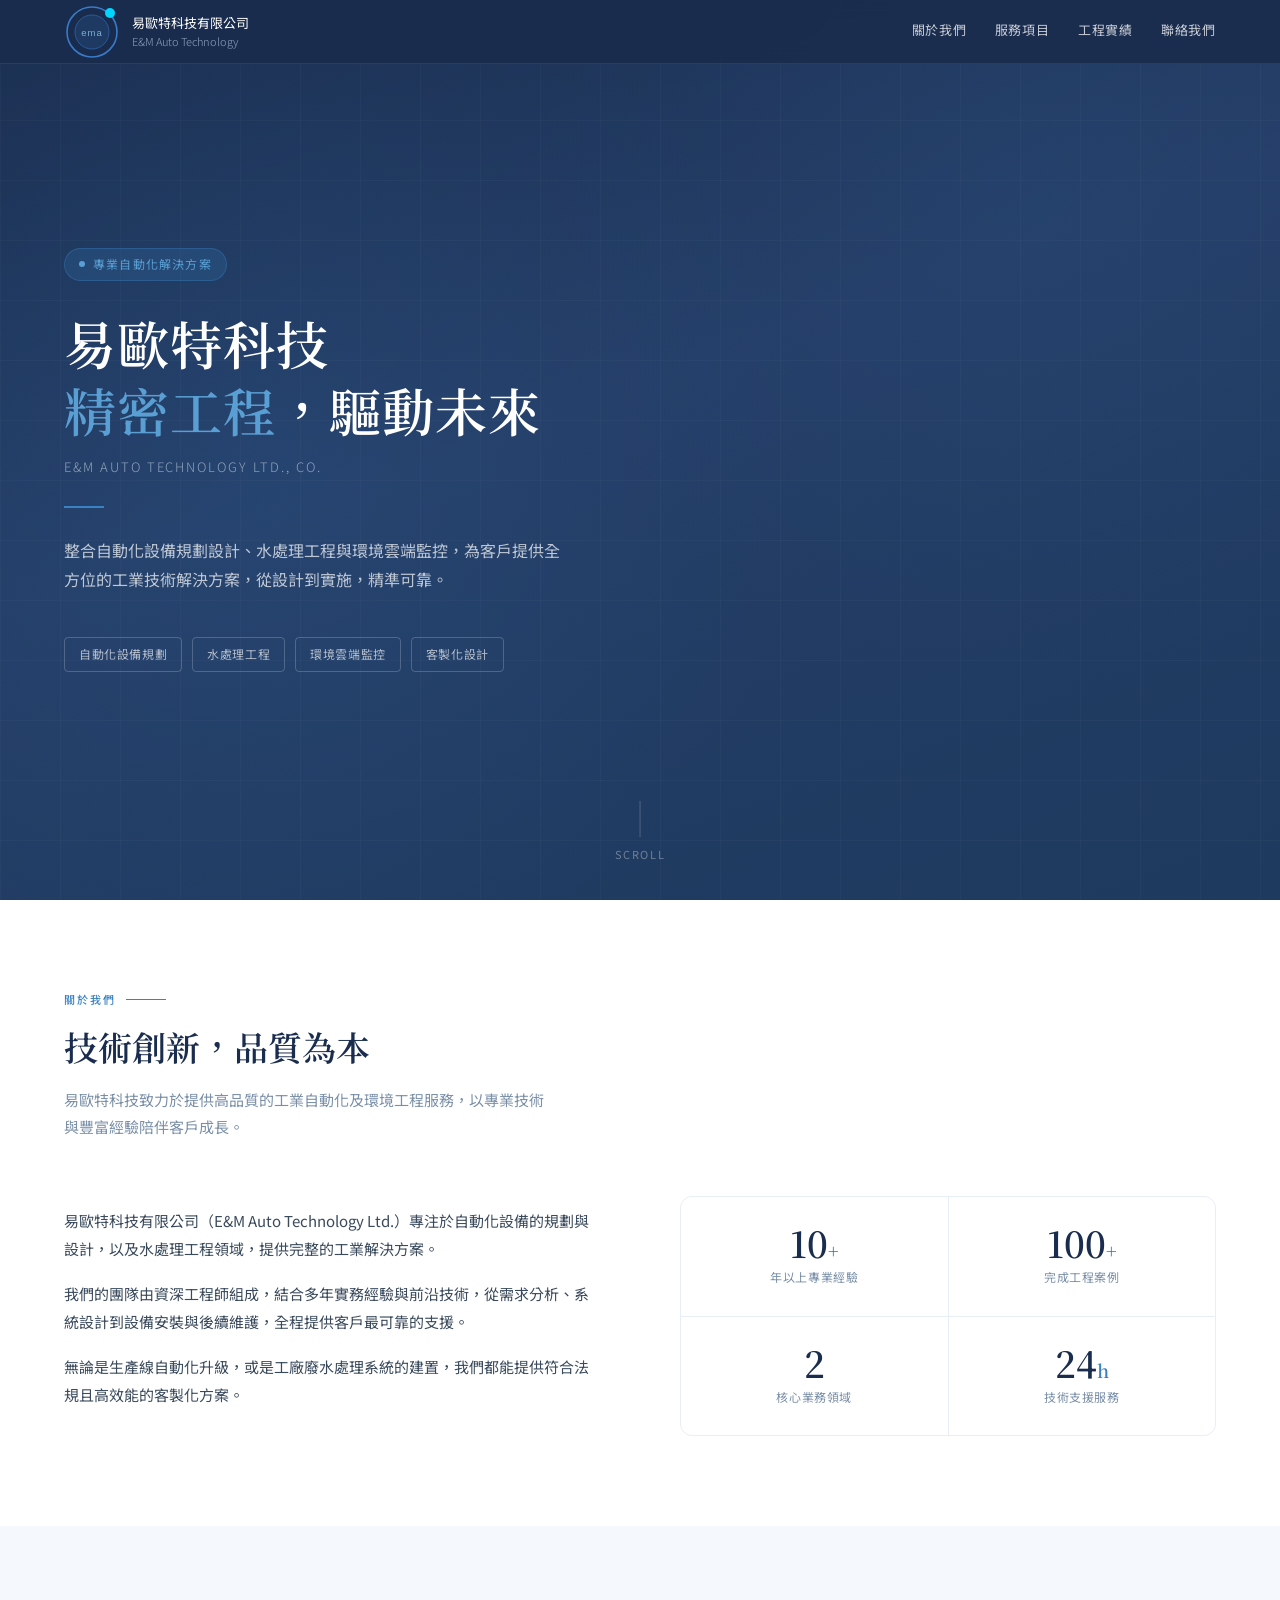
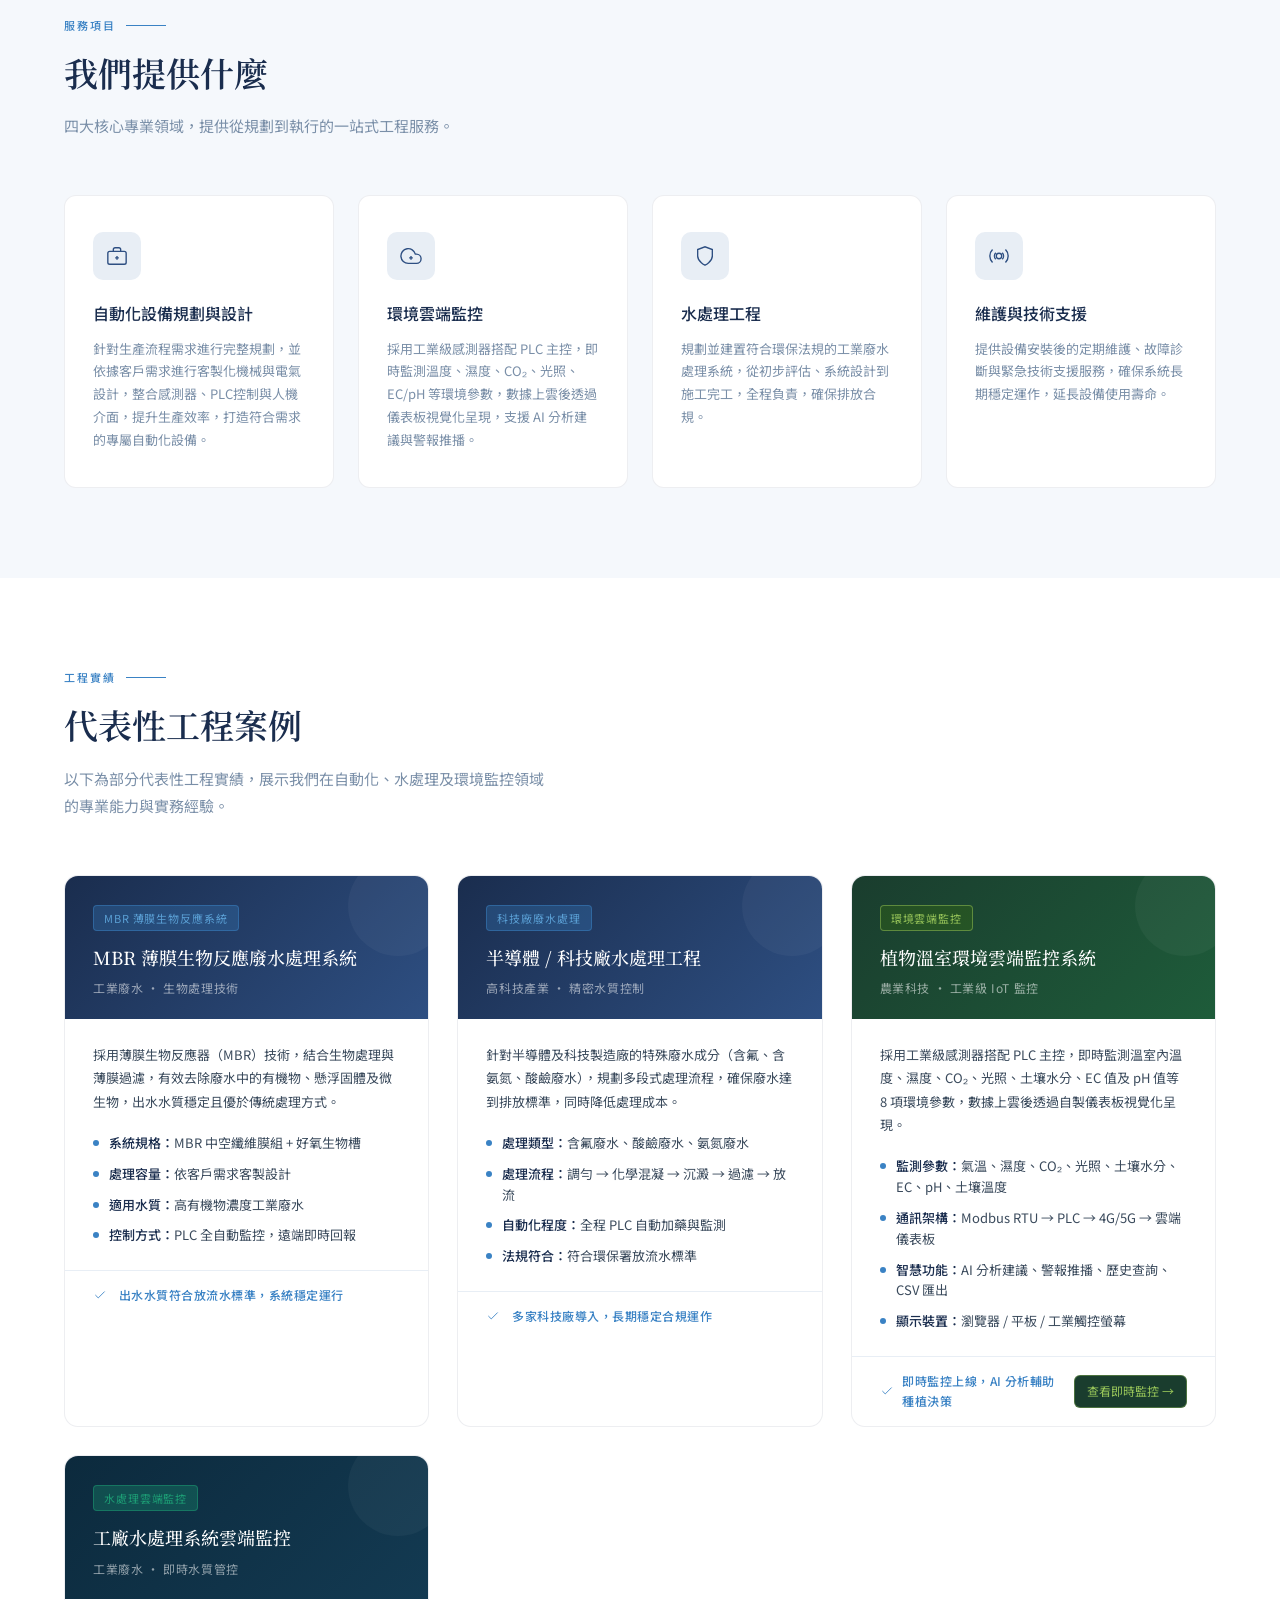
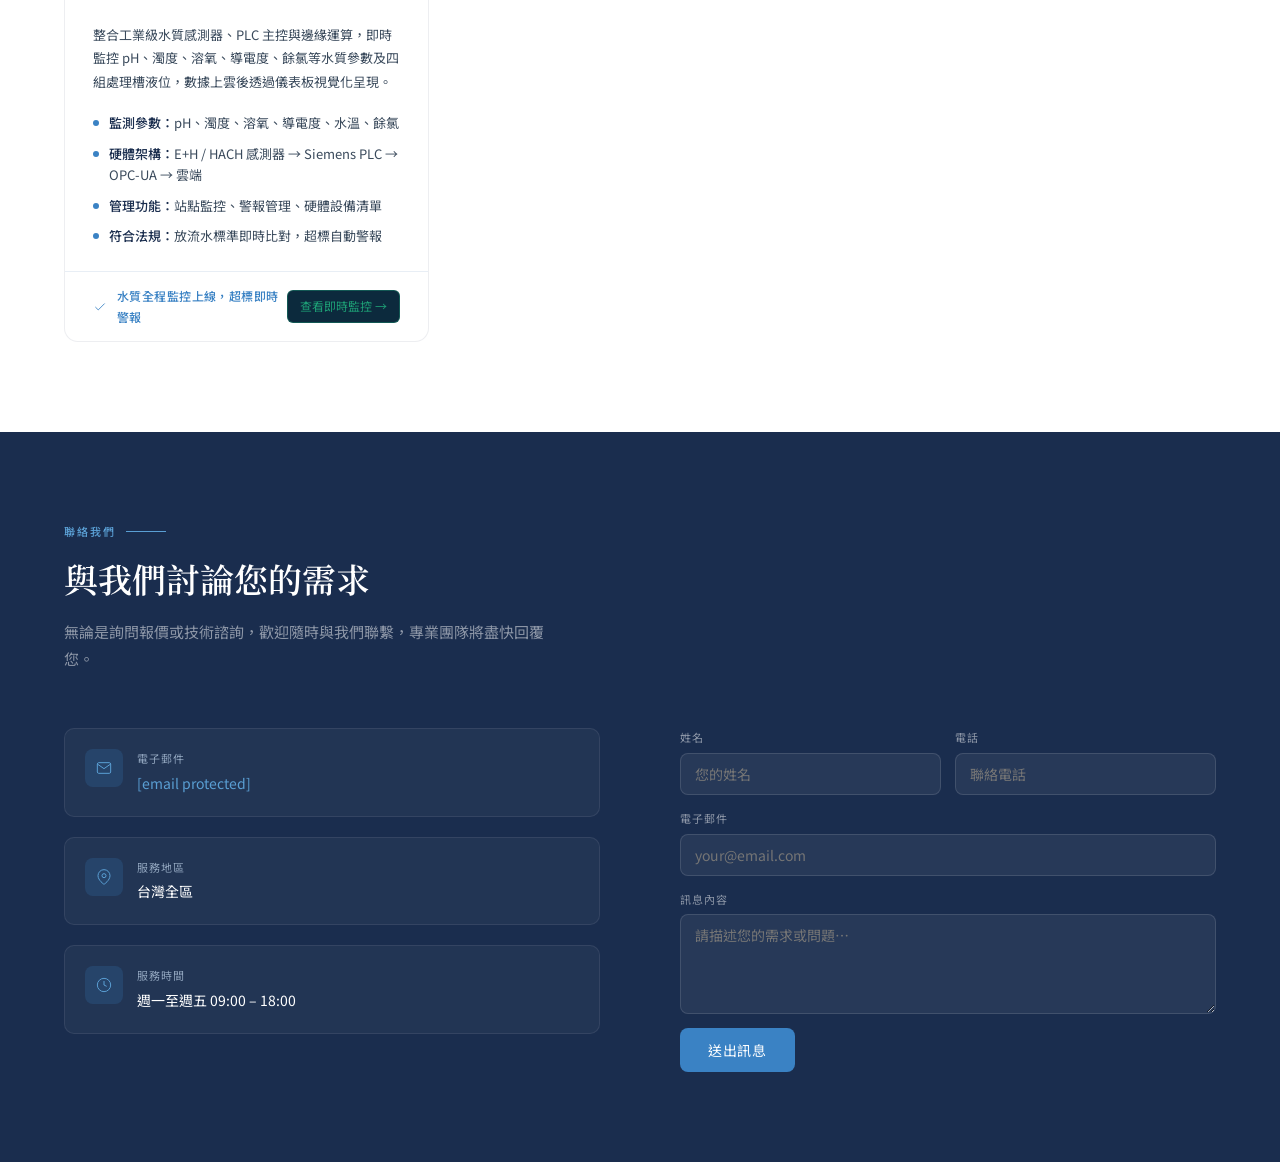
==== index.html @ 83fb6e74 "Add files via upload" ====
<!DOCTYPE html>
<html lang="zh-TW">
<head>
<meta charset="UTF-8">
<meta name="viewport" content="width=device-width, initial-scale=1.0">
<title>易歐特科技有限公司</title>
<link href="https://fonts.googleapis.com/css2?family=Noto+Serif+TC:wght@400;600&family=Noto+Sans+TC:wght@300;400;500&display=swap" rel="stylesheet">
<style>
  *, *::before, *::after { box-sizing: border-box; margin: 0; padding: 0; }
  :root {
    --navy: #1a2d4e; --navy-mid: #243d66; --navy-light: #2e4f82;
    --silver: #8fa3bc; --ice: #e8eef5; --white: #f5f8fc;
    --accent: #3a82c4; --accent-light: #5a9fd4;
    --text-dark: #1a2332; --text-mid: #3a4a5c; --text-muted: #7a8fa8;
  }
  html { scroll-behavior: smooth; }
  body { font-family: 'Noto Sans TC', sans-serif; background: var(--white); color: var(--text-dark); font-size: 15px; line-height: 1.7; }

  nav {
    position: fixed; top: 0; left: 0; right: 0; z-index: 100;
    background: rgba(26,45,78,0.97); backdrop-filter: blur(8px);
    border-bottom: 1px solid rgba(255,255,255,0.08);
    padding: 0 5%; display: flex; align-items: center; justify-content: space-between; height: 64px;
  }
  .nav-logo { display: flex; align-items: center; gap: 12px; }
  .logo-text { color: white; font-size: 13px; font-weight: 400; line-height: 1.3; }
  .logo-text strong { display: block; font-size: 11px; color: var(--silver); font-weight: 300; margin-top: 2px; }
  .nav-links { display: flex; gap: 28px; }
  .nav-links a { color: rgba(255,255,255,0.75); font-size: 13px; letter-spacing: 0.06em; text-decoration: none; transition: color 0.2s; padding-bottom: 2px; border-bottom: 1px solid transparent; }
  .nav-links a:hover { color: white; border-color: var(--accent-light); }

  .hero { min-height: 100vh; background: linear-gradient(160deg, var(--navy) 0%, var(--navy-mid) 45%, #1e3a5e 100%); display: flex; align-items: center; padding: 100px 5% 80px; position: relative; overflow: hidden; }
  .hero::before { content: ''; position: absolute; inset: 0; background-image: radial-gradient(circle at 20% 50%, rgba(58,130,196,0.12) 0%, transparent 50%), radial-gradient(circle at 80% 20%, rgba(58,130,196,0.08) 0%, transparent 40%); pointer-events: none; }
  .hero-grid { position: absolute; inset: 0; pointer-events: none; background-image: linear-gradient(rgba(255,255,255,0.025) 1px, transparent 1px), linear-gradient(90deg, rgba(255,255,255,0.025) 1px, transparent 1px); background-size: 60px 60px; }
  .hero-inner { max-width: 700px; position: relative; z-index: 1; }
  .hero-badge { display: inline-flex; align-items: center; gap: 8px; background: rgba(58,130,196,0.2); border: 1px solid rgba(58,130,196,0.35); border-radius: 20px; padding: 5px 14px; font-size: 12px; letter-spacing: 0.1em; color: var(--accent-light); margin-bottom: 28px; }
  .hero-badge::before { content: ''; width: 6px; height: 6px; border-radius: 50%; background: var(--accent-light); display: inline-block; }
  .hero h1 { font-family: 'Noto Serif TC', serif; font-size: clamp(28px, 5vw, 52px); font-weight: 600; color: white; line-height: 1.3; letter-spacing: 0.02em; margin-bottom: 12px; }
  .hero h1 em { font-style: normal; color: var(--accent-light); }
  .hero-en { font-size: 13px; color: var(--silver); letter-spacing: 0.15em; text-transform: uppercase; margin-bottom: 28px; font-weight: 300; }
  .hero-divider { width: 40px; height: 2px; background: var(--accent); margin-bottom: 28px; }
  .hero-desc { font-size: 16px; color: rgba(255,255,255,0.7); line-height: 1.8; max-width: 500px; margin-bottom: 44px; }
  .hero-tags { display: flex; gap: 10px; flex-wrap: wrap; }
  .tag { border: 1px solid rgba(255,255,255,0.2); border-radius: 4px; padding: 6px 14px; font-size: 12px; color: rgba(255,255,255,0.65); letter-spacing: 0.05em; }
  .hero-scroll { position: absolute; bottom: 36px; left: 50%; transform: translateX(-50%); display: flex; flex-direction: column; align-items: center; gap: 8px; color: rgba(255,255,255,0.35); font-size: 11px; letter-spacing: 0.15em; }
  .scroll-line { width: 1px; height: 36px; background: rgba(255,255,255,0.2); animation: scrollPulse 2s ease-in-out infinite; }
  @keyframes scrollPulse { 0%, 100% { opacity: 0.2; } 50% { opacity: 0.6; } }

  section { padding: 90px 5%; }
  .section-label { font-size: 11px; letter-spacing: 0.18em; text-transform: uppercase; color: var(--accent); font-weight: 500; margin-bottom: 14px; display: flex; align-items: center; gap: 10px; }
  .section-label::after { content: ''; flex: 1; max-width: 40px; height: 1px; background: var(--accent); display: inline-block; }
  .section-title { font-family: 'Noto Serif TC', serif; font-size: clamp(22px, 3vw, 34px); font-weight: 600; color: var(--navy); line-height: 1.4; margin-bottom: 16px; }
  .section-sub { font-size: 15px; color: var(--text-muted); max-width: 480px; line-height: 1.8; }

  .about { background: white; }
  .about-layout { display: grid; grid-template-columns: 1fr 1fr; gap: 80px; align-items: center; margin-top: 56px; }
  .about-text p { color: var(--text-mid); line-height: 1.9; margin-bottom: 16px; font-size: 15px; }
  .about-stats { display: grid; grid-template-columns: 1fr 1fr; gap: 1px; background: var(--ice); border: 1px solid var(--ice); border-radius: 12px; overflow: hidden; }
  .stat-cell { background: white; padding: 28px 24px; text-align: center; }
  .stat-num { font-family: 'Noto Serif TC', serif; font-size: 36px; font-weight: 600; color: var(--navy); line-height: 1; margin-bottom: 6px; }
  .stat-num span { font-size: 18px; color: var(--accent); }
  .stat-label { font-size: 12px; color: var(--text-muted); letter-spacing: 0.05em; }

  .services { background: var(--white); }
  .services-grid { display: grid; grid-template-columns: repeat(auto-fit, minmax(260px, 1fr)); gap: 24px; margin-top: 56px; }
  .service-card { background: white; border: 1px solid rgba(26,45,78,0.08); border-radius: 12px; padding: 36px 28px; transition: transform 0.2s, box-shadow 0.2s, border-color 0.2s; position: relative; overflow: hidden; }
  .service-card::before { content: ''; position: absolute; top: 0; left: 0; right: 0; height: 3px; background: var(--accent); transform: scaleX(0); transform-origin: left; transition: transform 0.3s; }
  .service-card:hover { transform: translateY(-4px); border-color: rgba(58,130,196,0.2); box-shadow: 0 12px 40px rgba(26,45,78,0.08); }
  .service-card:hover::before { transform: scaleX(1); }
  .service-icon { width: 48px; height: 48px; border-radius: 10px; background: var(--ice); display: flex; align-items: center; justify-content: center; margin-bottom: 20px; }
  .service-icon svg { width: 22px; height: 22px; stroke: var(--navy-light); fill: none; stroke-width: 1.5; }
  .service-card h3 { font-size: 16px; font-weight: 500; color: var(--navy); margin-bottom: 10px; }
  .service-card p { font-size: 13px; color: var(--text-muted); line-height: 1.75; }

  .projects { background: white; }
  .projects-grid { display: grid; grid-template-columns: repeat(auto-fit, minmax(320px, 1fr)); gap: 28px; margin-top: 56px; }
  .project-card { border: 1px solid rgba(26,45,78,0.08); border-radius: 14px; overflow: hidden; transition: transform 0.2s, box-shadow 0.2s; background: white; }
  .project-card:hover { transform: translateY(-4px); box-shadow: 0 16px 48px rgba(26,45,78,0.1); }
  .project-header { padding: 28px 28px 20px; background: linear-gradient(135deg, var(--navy) 0%, var(--navy-light) 100%); position: relative; overflow: hidden; }
  .project-header::after { content: ''; position: absolute; right: -20px; top: -20px; width: 100px; height: 100px; border-radius: 50%; background: rgba(255,255,255,0.04); }
  .project-tag { display: inline-block; background: rgba(58,130,196,0.3); border: 1px solid rgba(58,130,196,0.5); border-radius: 4px; padding: 3px 10px; font-size: 11px; color: var(--accent-light); letter-spacing: 0.08em; margin-bottom: 14px; }
  .project-header h3 { font-size: 18px; font-weight: 500; color: white; line-height: 1.4; margin-bottom: 8px; font-family: 'Noto Serif TC', serif; }
  .project-header p { font-size: 12px; color: rgba(255,255,255,0.55); letter-spacing: 0.05em; }
  .project-body { padding: 24px 28px; }
  .project-desc { font-size: 13px; color: var(--text-mid); line-height: 1.8; margin-bottom: 20px; }
  .project-specs { display: flex; flex-direction: column; gap: 10px; }
  .spec-row { display: flex; align-items: flex-start; gap: 10px; }
  .spec-dot { width: 6px; height: 6px; min-width: 6px; border-radius: 50%; background: var(--accent); margin-top: 7px; }
  .spec-text { font-size: 13px; color: var(--text-mid); line-height: 1.6; }
  .spec-text strong { color: var(--navy); font-weight: 500; }
  .project-footer { padding: 14px 28px; border-top: 1px solid var(--ice); display: flex; align-items: center; gap: 8px; }
  .project-footer-icon { width: 18px; height: 18px; display: flex; align-items: center; }
  .project-footer-icon svg { width: 14px; height: 14px; stroke: var(--accent); fill: none; stroke-width: 1.5; }
  .project-result { font-size: 12px; color: var(--accent); font-weight: 500; letter-spacing: 0.04em; }

  .contact { background: var(--navy); }
  .contact .section-label { color: var(--accent-light); }
  .contact .section-label::after { background: var(--accent-light); }
  .contact .section-title { color: white; }
  .contact .section-sub { color: rgba(255,255,255,0.5); }
  .contact-layout { display: grid; grid-template-columns: 1fr 1fr; gap: 80px; margin-top: 56px; align-items: start; }
  .contact-info { display: flex; flex-direction: column; gap: 20px; }
  .contact-item { display: flex; align-items: flex-start; gap: 14px; padding: 20px; border: 1px solid rgba(255,255,255,0.08); border-radius: 10px; background: rgba(255,255,255,0.04); }
  .contact-icon { width: 38px; height: 38px; min-width: 38px; border-radius: 8px; background: rgba(58,130,196,0.2); display: flex; align-items: center; justify-content: center; }
  .contact-icon svg { width: 16px; height: 16px; stroke: var(--accent-light); fill: none; stroke-width: 1.5; }
  .contact-item-label { font-size: 11px; color: var(--silver); letter-spacing: 0.08em; text-transform: uppercase; margin-bottom: 4px; }
  .contact-item-value { font-size: 14px; color: white; }
  .contact-item-value a { color: var(--accent-light); text-decoration: none; }
  .contact-form { display: flex; flex-direction: column; gap: 14px; }
  .form-row { display: grid; grid-template-columns: 1fr 1fr; gap: 14px; }
  .form-field { display: flex; flex-direction: column; gap: 6px; }
  .form-field label { font-size: 11px; color: rgba(255,255,255,0.5); letter-spacing: 0.08em; text-transform: uppercase; }
  .form-field input, .form-field textarea { background: rgba(255,255,255,0.06); border: 1px solid rgba(255,255,255,0.12); border-radius: 8px; padding: 10px 14px; color: white; font-size: 14px; font-family: 'Noto Sans TC', sans-serif; outline: none; transition: border-color 0.2s; }
  .form-field input:focus, .form-field textarea:focus { border-color: rgba(58,130,196,0.6); }
  .form-field textarea { resize: vertical; min-height: 100px; }
  .btn-submit { background: var(--accent); border: none; border-radius: 8px; padding: 12px 28px; color: white; font-size: 14px; font-family: 'Noto Sans TC', sans-serif; cursor: pointer; transition: background 0.2s; align-self: flex-start; letter-spacing: 0.05em; }
  .btn-submit:hover { background: var(--accent-light); }

  footer { background: #111d2e; padding: 28px 5%; display: flex; justify-content: space-between; align-items: center; flex-wrap: wrap; gap: 12px; }
  footer p { font-size: 12px; color: rgba(255,255,255,0.3); letter-spacing: 0.04em; }

  @media (max-width: 768px) {
    .nav-links { display: none; }
    .about-layout, .contact-layout { grid-template-columns: 1fr; gap: 40px; }
    .form-row { grid-template-columns: 1fr; }
    .projects-grid { grid-template-columns: 1fr; }
  }
</style>
</head>
<body>

<nav>
  <div class="nav-logo">
    <svg width="56" height="56" viewBox="0 0 56 56" xmlns="http://www.w3.org/2000/svg">
      <circle cx="28" cy="28" r="25" fill="none" stroke="#3a7bc8" stroke-width="1.6"/>
      <circle cx="28" cy="28" r="17" fill="#1e3a62"/>
      <circle cx="28" cy="28" r="17" fill="none" stroke="#2a5a9a" stroke-width="1"/>
      <text x="28" y="32" text-anchor="middle" fill="#7aafd4" font-size="9.5" font-family="Arial, sans-serif" font-weight="400" letter-spacing="1">ema</text>
      <circle cx="46" cy="9" r="5" fill="#00d4ff"/>
    </svg>
    <div class="logo-text">
      易歐特科技有限公司
      <strong>E&M Auto Technology</strong>
    </div>
  </div>
  <div class="nav-links">
    <a href="#about">關於我們</a>
    <a href="#services">服務項目</a>
    <a href="#projects">工程實績</a>
    <a href="#contact">聯絡我們</a>
  </div>
</nav>

<section class="hero">
  <div class="hero-grid"></div>
  <div class="hero-inner">
    <div class="hero-badge">專業自動化解決方案</div>
    <h1>易歐特科技<br><em>精密工程</em>，驅動未來</h1>
    <p class="hero-en">E&M Auto Technology Ltd., Co.</p>
    <div class="hero-divider"></div>
    <p class="hero-desc">整合自動化設備規劃設計、水處理工程與環境雲端監控，為客戶提供全方位的工業技術解決方案，從設計到實施，精準可靠。</p>
    <div class="hero-tags">
      <div class="tag">自動化設備規劃</div>
      <div class="tag">水處理工程</div>
      <div class="tag">環境雲端監控</div>
      <div class="tag">客製化設計</div>
    </div>
  </div>
  <div class="hero-scroll"><div class="scroll-line"></div>SCROLL</div>
</section>

<section class="about" id="about">
  <div class="section-label">關於我們</div>
  <h2 class="section-title">技術創新，品質為本</h2>
  <p class="section-sub">易歐特科技致力於提供高品質的工業自動化及環境工程服務，以專業技術與豐富經驗陪伴客戶成長。</p>
  <div class="about-layout">
    <div class="about-text">
      <p>易歐特科技有限公司（E&M Auto Technology Ltd.）專注於自動化設備的規劃與設計，以及水處理工程領域，提供完整的工業解決方案。</p>
      <p>我們的團隊由資深工程師組成，結合多年實務經驗與前沿技術，從需求分析、系統設計到設備安裝與後續維護，全程提供客戶最可靠的支援。</p>
      <p>無論是生產線自動化升級，或是工廠廢水處理系統的建置，我們都能提供符合法規且高效能的客製化方案。</p>
    </div>
    <div class="about-stats">
      <div class="stat-cell"><div class="stat-num">10<span>+</span></div><div class="stat-label">年以上專業經驗</div></div>
      <div class="stat-cell"><div class="stat-num">100<span>+</span></div><div class="stat-label">完成工程案例</div></div>
      <div class="stat-cell"><div class="stat-num">2</div><div class="stat-label">核心業務領域</div></div>
      <div class="stat-cell"><div class="stat-num">24<span>h</span></div><div class="stat-label">技術支援服務</div></div>
    </div>
  </div>
</section>

<section class="services" id="services">
  <div class="section-label">服務項目</div>
  <h2 class="section-title">我們提供什麼</h2>
  <p class="section-sub">四大核心專業領域，提供從規劃到執行的一站式工程服務。</p>
  <div class="services-grid">
    <div class="service-card">
      <div class="service-icon"><svg viewBox="0 0 24 24"><rect x="2" y="7" width="20" height="14" rx="2"/><path d="M16 7V5a2 2 0 0 0-2-2h-4a2 2 0 0 0-2 2v2"/><line x1="12" y1="12" x2="12" y2="16"/><line x1="10" y1="14" x2="14" y2="14"/></svg></div>
      <h3>自動化設備規劃與設計</h3>
      <p>針對生產流程需求進行完整規劃，並依據客戶需求進行客製化機械與電氣設計，整合感測器、PLC控制與人機介面，提升生產效率，打造符合需求的專屬自動化設備。</p>
    </div>
    <div class="service-card">
      <div class="service-icon"><svg viewBox="0 0 24 24"><path d="M18 10h-1.26A8 8 0 1 0 9 20h9a5 5 0 0 0 0-10z"/><line x1="12" y1="12" x2="12" y2="16"/><line x1="10" y1="14" x2="14" y2="14"/></svg></div>
      <h3>環境雲端監控</h3>
      <p>採用工業級感測器搭配 PLC 主控，即時監測溫度、濕度、CO₂、光照、EC/pH 等環境參數，數據上雲後透過儀表板視覺化呈現，支援 AI 分析建議與警報推播。</p>
    </div>
    <div class="service-card">
      <div class="service-icon"><svg viewBox="0 0 24 24"><path d="M12 22s8-4 8-10V5l-8-3-8 3v7c0 6 8 10 8 10z"/></svg></div>
      <h3>水處理工程</h3>
      <p>規劃並建置符合環保法規的工業廢水處理系統，從初步評估、系統設計到施工完工，全程負責，確保排放合規。</p>
    </div>
    <div class="service-card">
      <div class="service-icon"><svg viewBox="0 0 24 24"><circle cx="12" cy="12" r="3"/><path d="M19.07 4.93a10 10 0 0 1 0 14.14M4.93 4.93a10 10 0 0 0 0 14.14"/><path d="M15.54 8.46a5 5 0 0 1 0 7.07M8.46 8.46a5 5 0 0 0 0 7.07"/></svg></div>
      <h3>維護與技術支援</h3>
      <p>提供設備安裝後的定期維護、故障診斷與緊急技術支援服務，確保系統長期穩定運作，延長設備使用壽命。</p>
    </div>
  </div>
</section>

<section class="projects" id="projects">
  <div class="section-label">工程實績</div>
  <h2 class="section-title">代表性工程案例</h2>
  <p class="section-sub">以下為部分代表性工程實績，展示我們在自動化、水處理及環境監控領域的專業能力與實務經驗。</p>
  <div class="projects-grid">
    <div class="project-card">
      <div class="project-header">
        <div class="project-tag">MBR 薄膜生物反應系統</div>
        <h3>MBR 薄膜生物反應廢水處理系統</h3>
        <p>工業廢水 · 生物處理技術</p>
      </div>
      <div class="project-body">
        <p class="project-desc">採用薄膜生物反應器（MBR）技術，結合生物處理與薄膜過濾，有效去除廢水中的有機物、懸浮固體及微生物，出水水質穩定且優於傳統處理方式。</p>
        <div class="project-specs">
          <div class="spec-row"><div class="spec-dot"></div><div class="spec-text"><strong>系統規格：</strong>MBR 中空纖維膜組 + 好氧生物槽</div></div>
          <div class="spec-row"><div class="spec-dot"></div><div class="spec-text"><strong>處理容量：</strong>依客戶需求客製設計</div></div>
          <div class="spec-row"><div class="spec-dot"></div><div class="spec-text"><strong>適用水質：</strong>高有機物濃度工業廢水</div></div>
          <div class="spec-row"><div class="spec-dot"></div><div class="spec-text"><strong>控制方式：</strong>PLC 全自動監控，遠端即時回報</div></div>
        </div>
      </div>
      <div class="project-footer">
        <div class="project-footer-icon"><svg viewBox="0 0 24 24"><polyline points="20 6 9 17 4 12"/></svg></div>
        <span class="project-result">出水水質符合放流水標準，系統穩定運行</span>
      </div>
    </div>
    <div class="project-card">
      <div class="project-header">
        <div class="project-tag">科技廠廢水處理</div>
        <h3>半導體 / 科技廠水處理工程</h3>
        <p>高科技產業 · 精密水質控制</p>
      </div>
      <div class="project-body">
        <p class="project-desc">針對半導體及科技製造廠的特殊廢水成分（含氟、含氨氮、酸鹼廢水），規劃多段式處理流程，確保廢水達到排放標準，同時降低處理成本。</p>
        <div class="project-specs">
          <div class="spec-row"><div class="spec-dot"></div><div class="spec-text"><strong>處理類型：</strong>含氟廢水、酸鹼廢水、氨氮廢水</div></div>
          <div class="spec-row"><div class="spec-dot"></div><div class="spec-text"><strong>處理流程：</strong>調勻 → 化學混凝 → 沉澱 → 過濾 → 放流</div></div>
          <div class="spec-row"><div class="spec-dot"></div><div class="spec-text"><strong>自動化程度：</strong>全程 PLC 自動加藥與監測</div></div>
          <div class="spec-row"><div class="spec-dot"></div><div class="spec-text"><strong>法規符合：</strong>符合環保署放流水標準</div></div>
        </div>
      </div>
      <div class="project-footer">
        <div class="project-footer-icon"><svg viewBox="0 0 24 24"><polyline points="20 6 9 17 4 12"/></svg></div>
        <span class="project-result">多家科技廠導入，長期穩定合規運作</span>
      </div>
    </div>
    <div class="project-card">
      <div class="project-header" style="background:linear-gradient(135deg,#1a3d2e 0%,#1e5c3a 100%)">
        <div class="project-tag" style="background:rgba(59,109,17,0.35);border-color:rgba(151,196,89,0.5);color:#97C459">環境雲端監控</div>
        <h3>植物溫室環境雲端監控系統</h3>
        <p>農業科技 · 工業級 IoT 監控</p>
      </div>
      <div class="project-body">
        <p class="project-desc">採用工業級感測器搭配 PLC 主控，即時監測溫室內溫度、濕度、CO₂、光照、土壤水分、EC 值及 pH 值等 8 項環境參數，數據上雲後透過自製儀表板視覺化呈現。</p>
        <div class="project-specs">
          <div class="spec-row"><div class="spec-dot"></div><div class="spec-text"><strong>監測參數：</strong>氣溫、濕度、CO₂、光照、土壤水分、EC、pH、土壤溫度</div></div>
          <div class="spec-row"><div class="spec-dot"></div><div class="spec-text"><strong>通訊架構：</strong>Modbus RTU → PLC → 4G/5G → 雲端儀表板</div></div>
          <div class="spec-row"><div class="spec-dot"></div><div class="spec-text"><strong>智慧功能：</strong>AI 分析建議、警報推播、歷史查詢、CSV 匯出</div></div>
          <div class="spec-row"><div class="spec-dot"></div><div class="spec-text"><strong>顯示裝置：</strong>瀏覽器 / 平板 / 工業觸控螢幕</div></div>
        </div>
      </div>
      <div class="project-footer" style="justify-content:space-between">
        <div style="display:flex;align-items:center;gap:8px">
          <div class="project-footer-icon"><svg viewBox="0 0 24 24"><polyline points="20 6 9 17 4 12"/></svg></div>
          <span class="project-result">即時監控上線，AI 分析輔助種植決策</span>
        </div>
        <a href="monitor.html" style="display:inline-flex;align-items:center;gap:5px;background:#1a3d2e;color:#97C459;border:1px solid rgba(151,196,89,0.4);border-radius:6px;padding:5px 12px;font-size:12px;text-decoration:none;transition:background .2s;white-space:nowrap" onmouseover="this.style.background='#1e5c3a'" onmouseout="this.style.background='#1a3d2e'">
          查看即時監控 →
        </a>
      </div>
    </div>
    <div class="project-card">
      <div class="project-header" style="background:linear-gradient(135deg,#0c2a3d 0%,#133a52 100%)">
        <div class="project-tag" style="background:rgba(29,158,117,0.3);border-color:rgba(29,158,117,0.5);color:#1D9E75">水處理雲端監控</div>
        <h3>工廠水處理系統雲端監控</h3>
        <p>工業廢水 · 即時水質管控</p>
      </div>
      <div class="project-body">
        <p class="project-desc">整合工業級水質感測器、PLC 主控與邊緣運算，即時監控 pH、濁度、溶氧、導電度、餘氯等水質參數及四組處理槽液位，數據上雲後透過儀表板視覺化呈現。</p>
        <div class="project-specs">
          <div class="spec-row"><div class="spec-dot"></div><div class="spec-text"><strong>監測參數：</strong>pH、濁度、溶氧、導電度、水溫、餘氯</div></div>
          <div class="spec-row"><div class="spec-dot"></div><div class="spec-text"><strong>硬體架構：</strong>E+H / HACH 感測器 → Siemens PLC → OPC-UA → 雲端</div></div>
          <div class="spec-row"><div class="spec-dot"></div><div class="spec-text"><strong>管理功能：</strong>站點監控、警報管理、硬體設備清單</div></div>
          <div class="spec-row"><div class="spec-dot"></div><div class="spec-text"><strong>符合法規：</strong>放流水標準即時比對，超標自動警報</div></div>
        </div>
      </div>
      <div class="project-footer" style="justify-content:space-between">
        <div style="display:flex;align-items:center;gap:8px">
          <div class="project-footer-icon"><svg viewBox="0 0 24 24"><polyline points="20 6 9 17 4 12"/></svg></div>
          <span class="project-result">水質全程監控上線，超標即時警報</span>
        </div>
        <a href="watertreatment.html" style="display:inline-flex;align-items:center;gap:5px;background:#0c2a3d;color:#1D9E75;border:1px solid rgba(29,158,117,0.4);border-radius:6px;padding:5px 12px;font-size:12px;text-decoration:none;transition:background .2s;white-space:nowrap" onmouseover="this.style.background='#133a52'" onmouseout="this.style.background='#0c2a3d'">
          查看即時監控 →
        </a>
      </div>
    </div>
  </div>
</section>

<section class="contact" id="contact">
  <div class="section-label">聯絡我們</div>
  <h2 class="section-title">與我們討論您的需求</h2>
  <p class="section-sub">無論是詢問報價或技術諮詢，歡迎隨時與我們聯繫，專業團隊將盡快回覆您。</p>
  <div class="contact-layout">
    <div class="contact-info">
      <div class="contact-item">
        <div class="contact-icon"><svg viewBox="0 0 24 24"><path d="M4 4h16c1.1 0 2 .9 2 2v12c0 1.1-.9 2-2 2H4c-1.1 0-2-.9-2-2V6c0-1.1.9-2 2-2z"/><polyline points="22,6 12,13 2,6"/></svg></div>
        <div><div class="contact-item-label">電子郵件</div><div class="contact-item-value"><a href="/cdn-cgi/l/email-protection#a8c1dec9c6e8cdc585c9dddcc786cbc7c586dcdf"><span class="__cf_email__" data-cfemail="a3cad5c2cde3c6ce8ec2d6d7cc8dc0ccce8dd7d4">[email&#160;protected]</span></a></div></div>
      </div>
      <div class="contact-item">
        <div class="contact-icon"><svg viewBox="0 0 24 24"><path d="M21 10c0 7-9 13-9 13s-9-6-9-13a9 9 0 0 1 18 0z"/><circle cx="12" cy="10" r="3"/></svg></div>
        <div><div class="contact-item-label">服務地區</div><div class="contact-item-value">台灣全區</div></div>
      </div>
      <div class="contact-item">
        <div class="contact-icon"><svg viewBox="0 0 24 24"><circle cx="12" cy="12" r="10"/><polyline points="12 6 12 12 16 14"/></svg></div>
        <div><div class="contact-item-label">服務時間</div><div class="contact-item-value">週一至週五 09:00 – 18:00</div></div>
      </div>
    </div>
    <div class="contact-form">
      <div class="form-row">
        <div class="form-field"><label>姓名</label><input type="text" placeholder="您的姓名"></div>
        <div class="form-field"><label>電話</label><input type="tel" placeholder="聯絡電話"></div>
      </div>
      <div class="form-field"><label>電子郵件</label><input type="email" placeholder="your@email.com"></div>
      <div class="form-field"><label>訊息內容</label><textarea placeholder="請描述您的需求或問題…"></textarea></div>
      <button class="btn-submit" onclick="alert('感謝您的來信！我們將盡快與您聯繫。')">送出訊息</button>
    </div>
  </div>
</section>

<foot
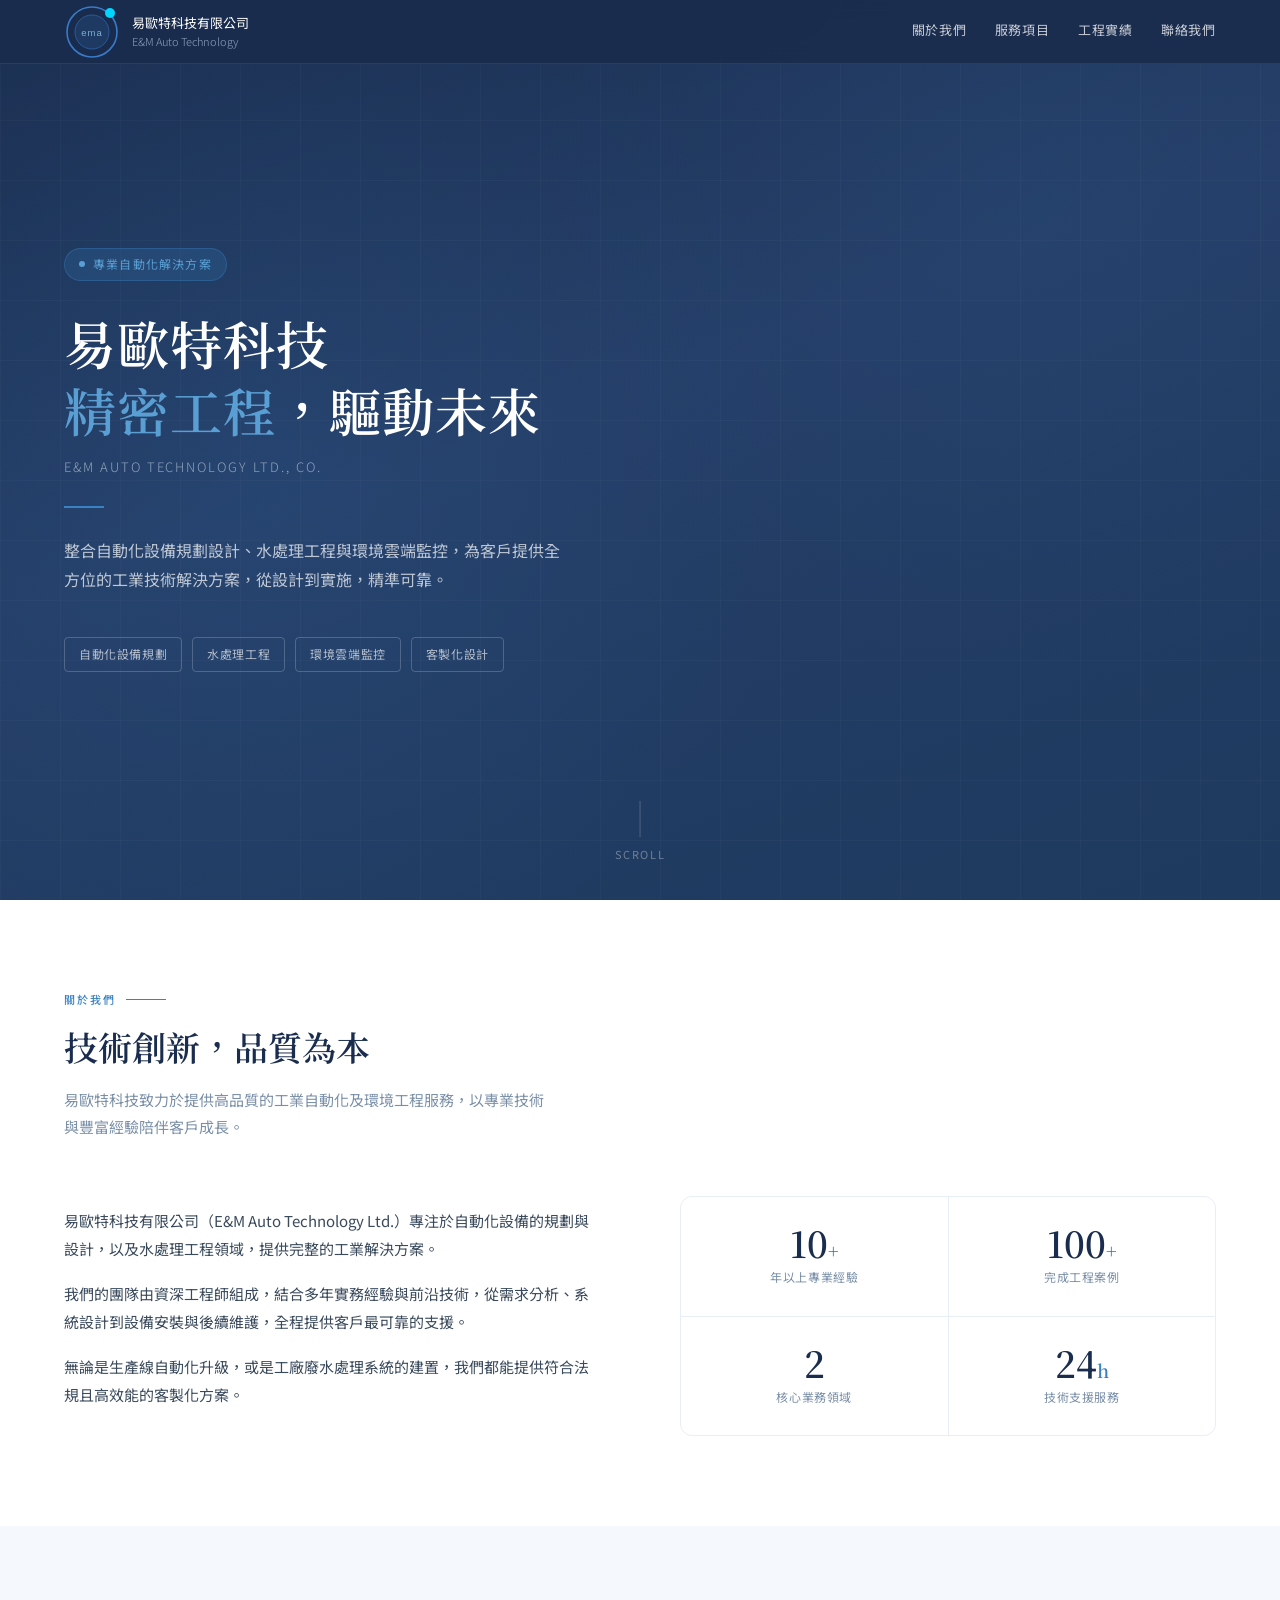
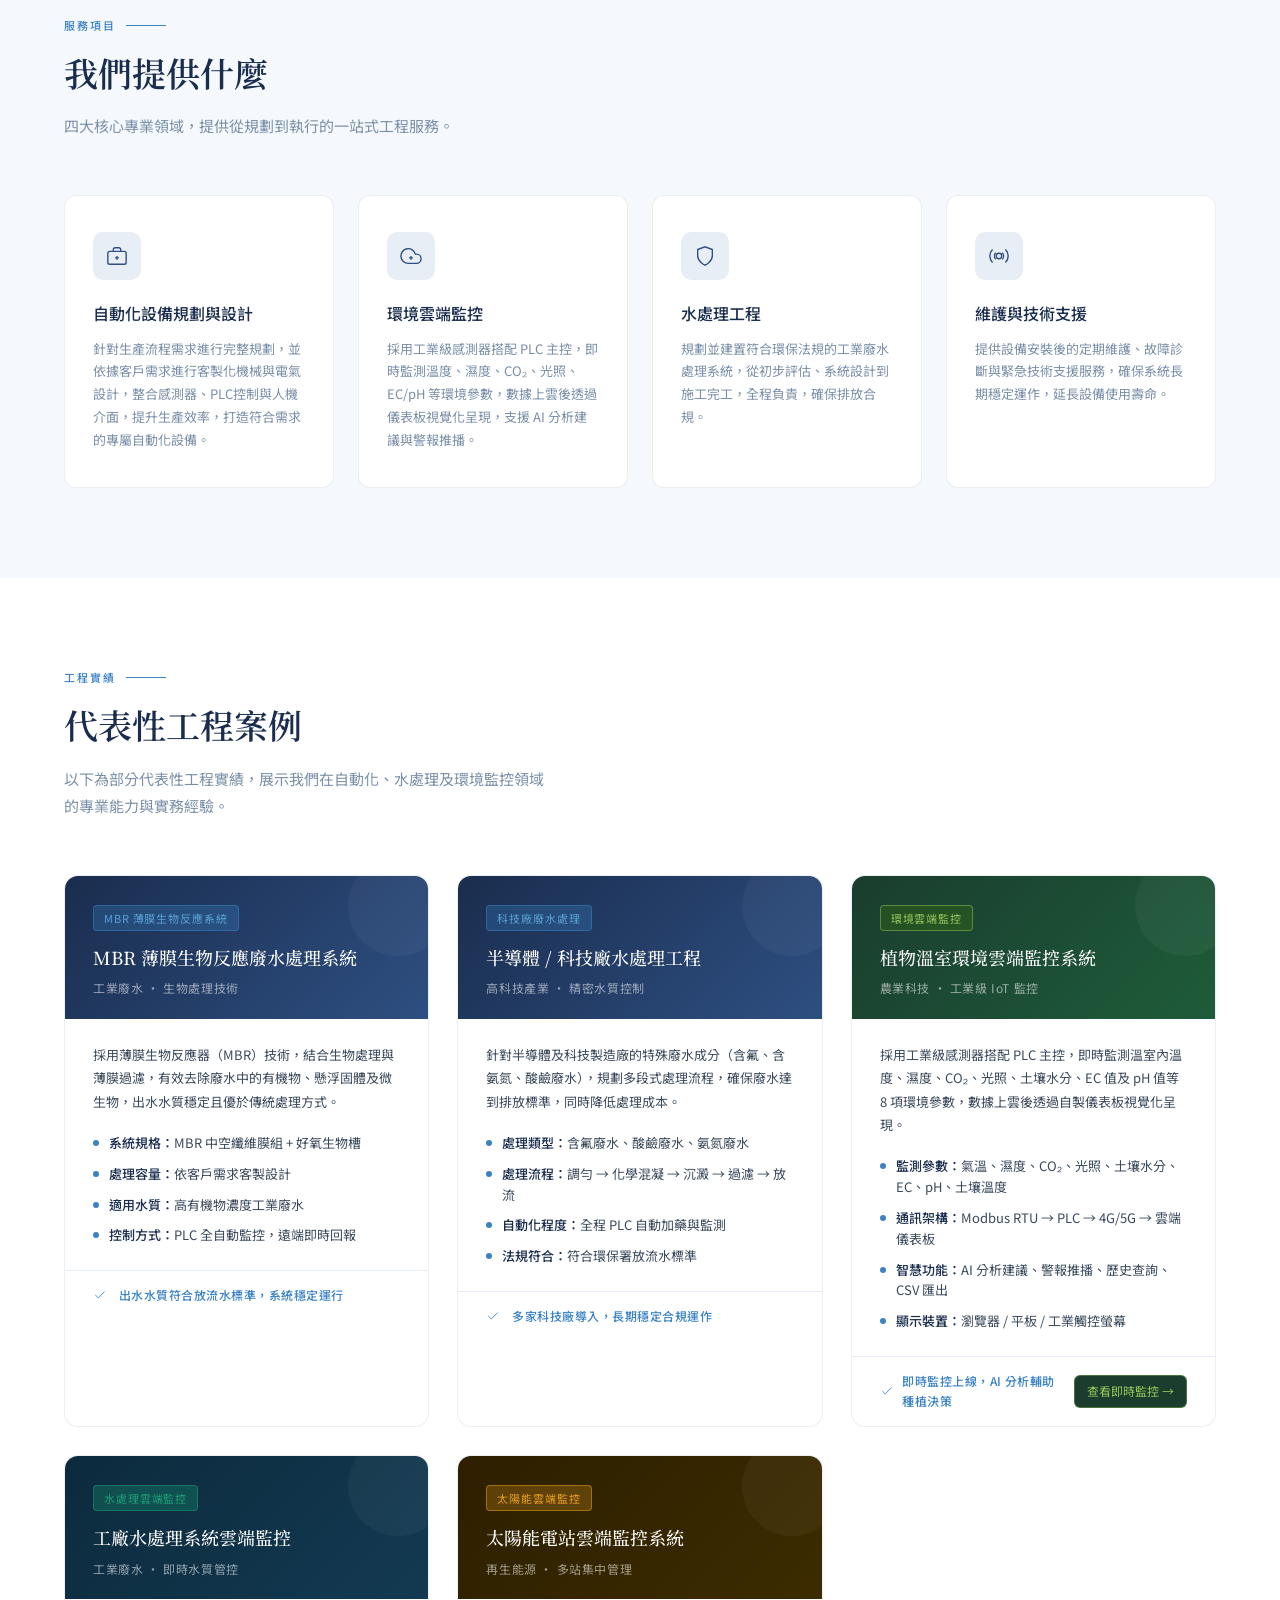
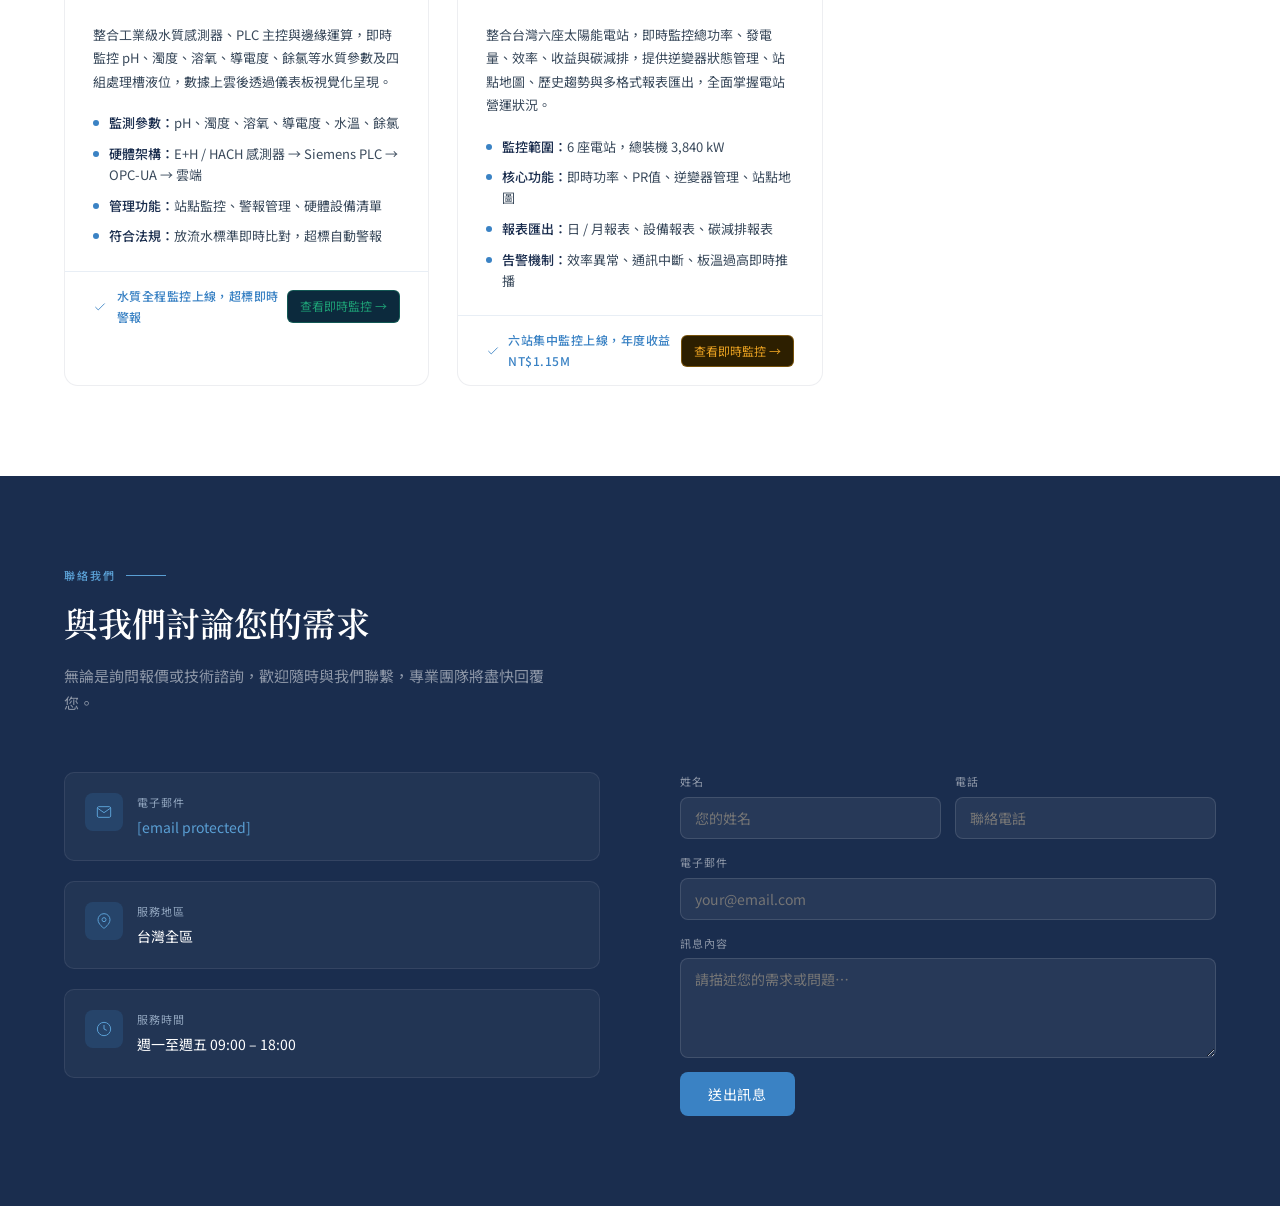
==== commit 6373031e: "Add files via upload" ====
--- a/index.html
+++ b/index.html
@@ -311,6 +311,31 @@
         </a>
       </div>
     </div>
+    <div class="project-card">
+      <div class="project-header" style="background:linear-gradient(135deg,#2d1f00 0%,#3d2c00 100%)">
+        <div class="project-tag" style="background:rgba(232,160,32,0.25);border-color:rgba(232,160,32,0.5);color:#e8a020">太陽能雲端監控</div>
+        <h3>太陽能電站雲端監控系統</h3>
+        <p>再生能源 · 多站集中管理</p>
+      </div>
+      <div class="project-body">
+        <p class="project-desc">整合台灣六座太陽能電站，即時監控總功率、發電量、效率、收益與碳減排，提供逆變器狀態管理、站點地圖、歷史趨勢與多格式報表匯出，全面掌握電站營運狀況。</p>
+        <div class="project-specs">
+          <div class="spec-row"><div class="spec-dot"></div><div class="spec-text"><strong>監控範圍：</strong>6 座電站，總裝機 3,840 kW</div></div>
+          <div class="spec-row"><div class="spec-dot"></div><div class="spec-text"><strong>核心功能：</strong>即時功率、PR值、逆變器管理、站點地圖</div></div>
+          <div class="spec-row"><div class="spec-dot"></div><div class="spec-text"><strong>報表匯出：</strong>日 / 月報表、設備報表、碳減排報表</div></div>
+          <div class="spec-row"><div class="spec-dot"></div><div class="spec-text"><strong>告警機制：</strong>效率異常、通訊中斷、板溫過高即時推播</div></div>
+        </div>
+      </div>
+      <div class="project-footer" style="justify-content:space-between">
+        <div style="display:flex;align-items:center;gap:8px">
+          <div class="project-footer-icon"><svg viewBox="0 0 24 24"><polyline points="20 6 9 17 4 12"/></svg></div>
+          <span class="project-result">六站集中監控上線，年度收益 NT$1.15M</span>
+        </div>
+        <a href="solar.html" style="display:inline-flex;align-items:center;gap:5px;background:#2d1f00;color:#e8a020;border:1px solid rgba(232,160,32,0.4);border-radius:6px;padding:5px 12px;font-size:12px;text-decoration:none;transition:background .2s;white-space:nowrap" onmouseover="this.style.background='#3d2c00'" onmouseout="this.style.background='#2d1f00'">
+          查看即時監控 →
+        </a>
+      </div>
+    </div>
   </div>
 </section>
 
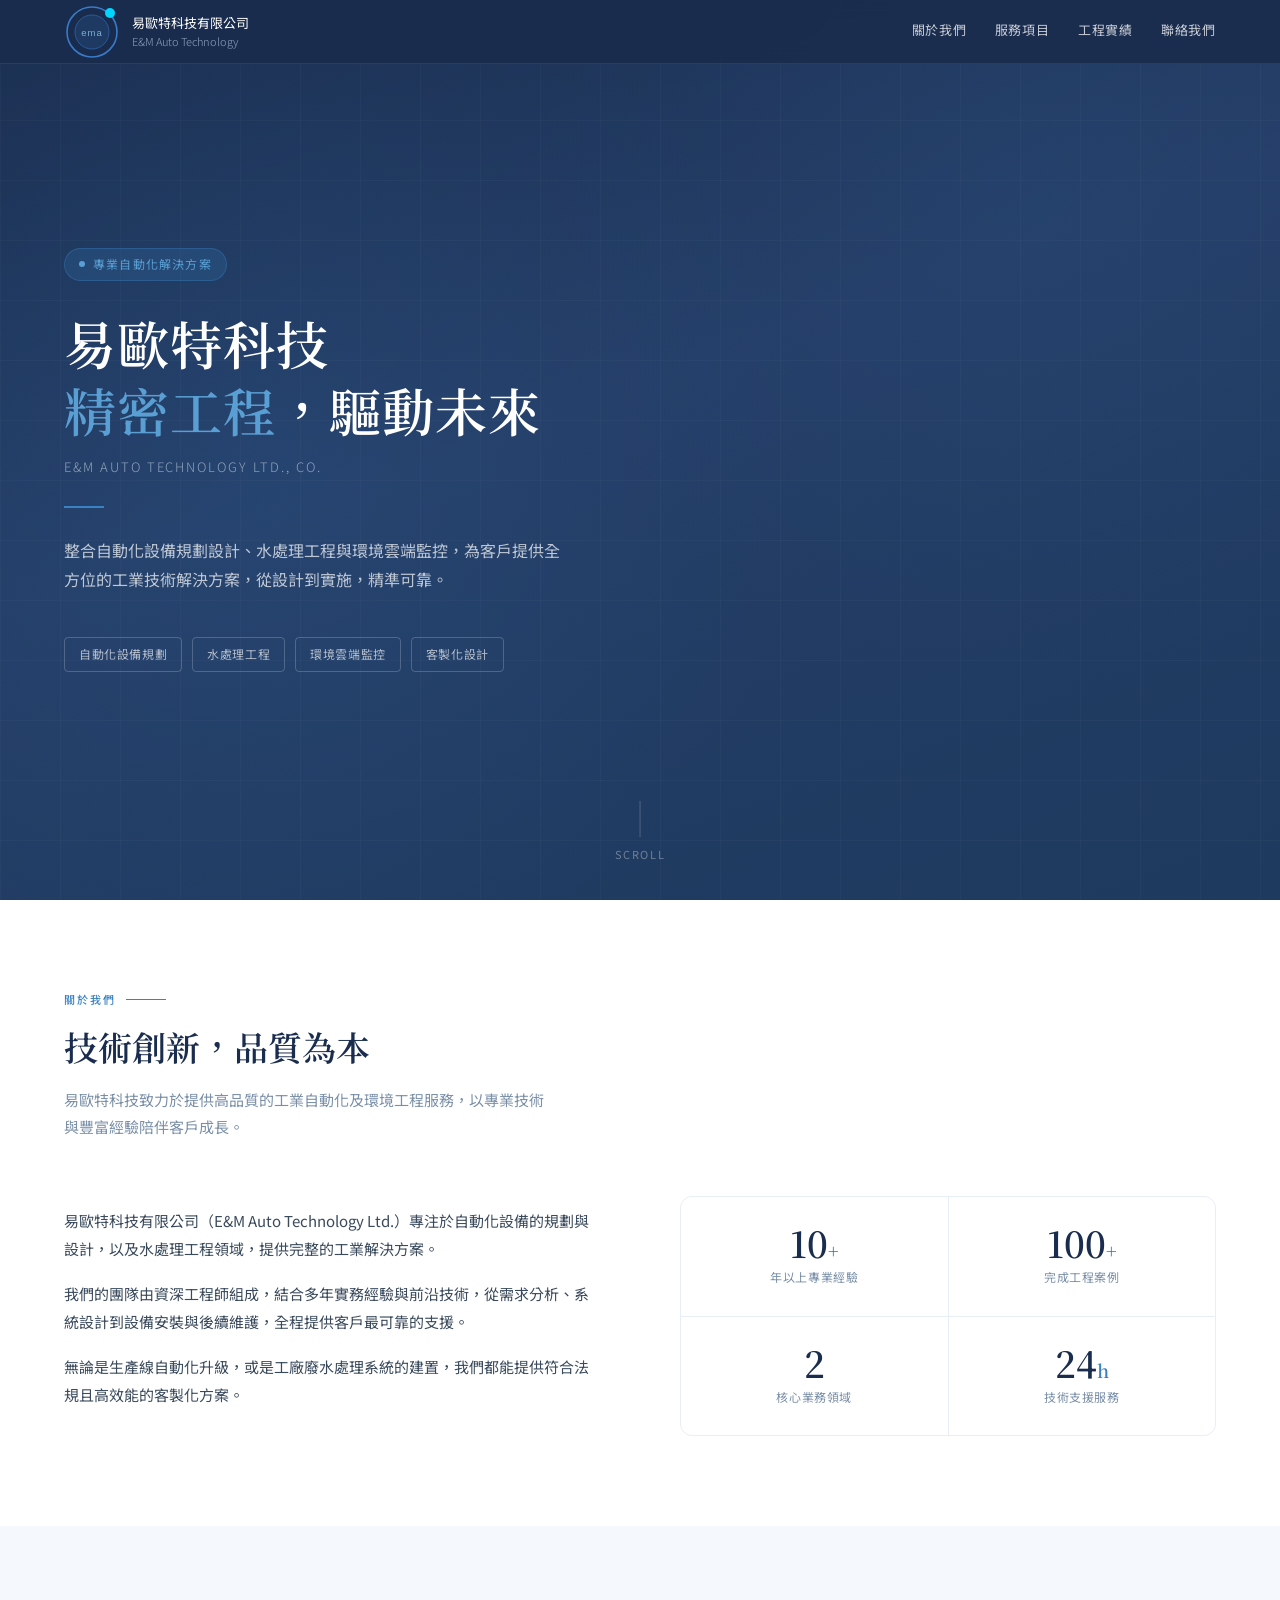
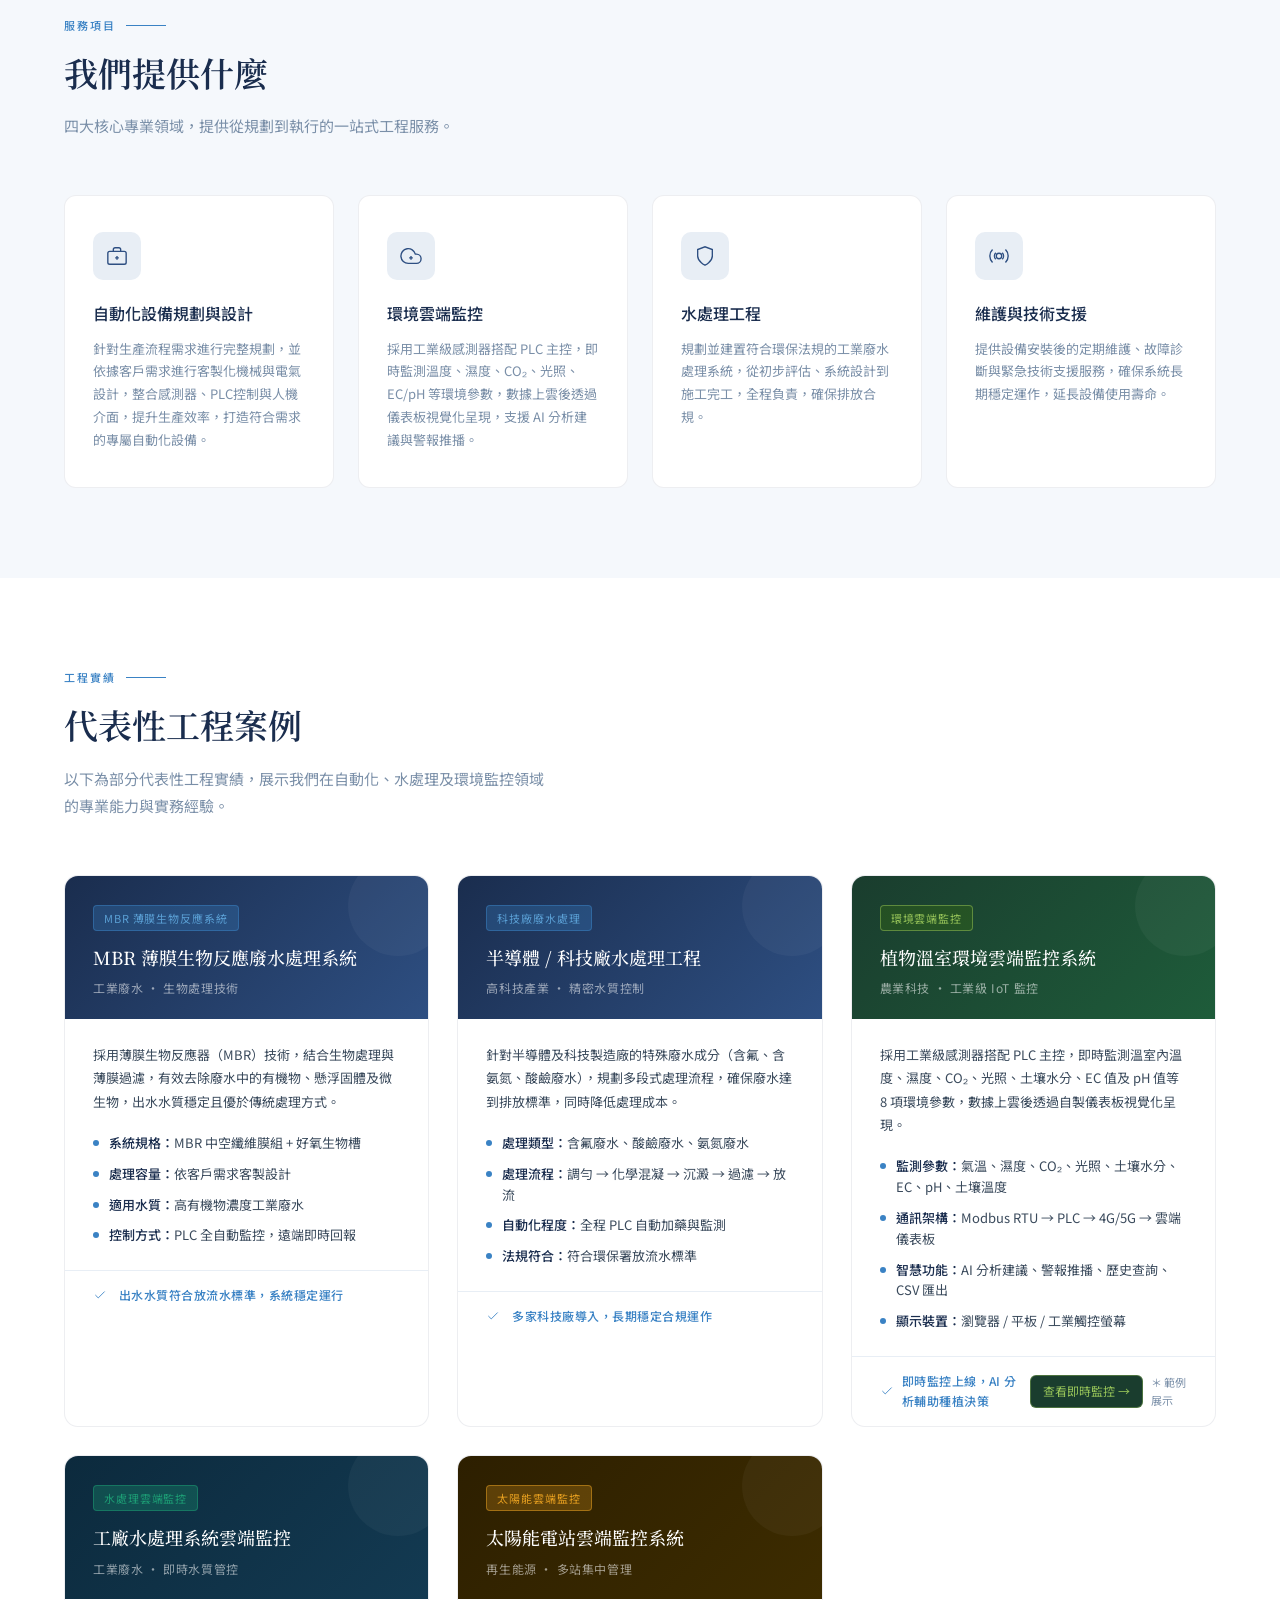
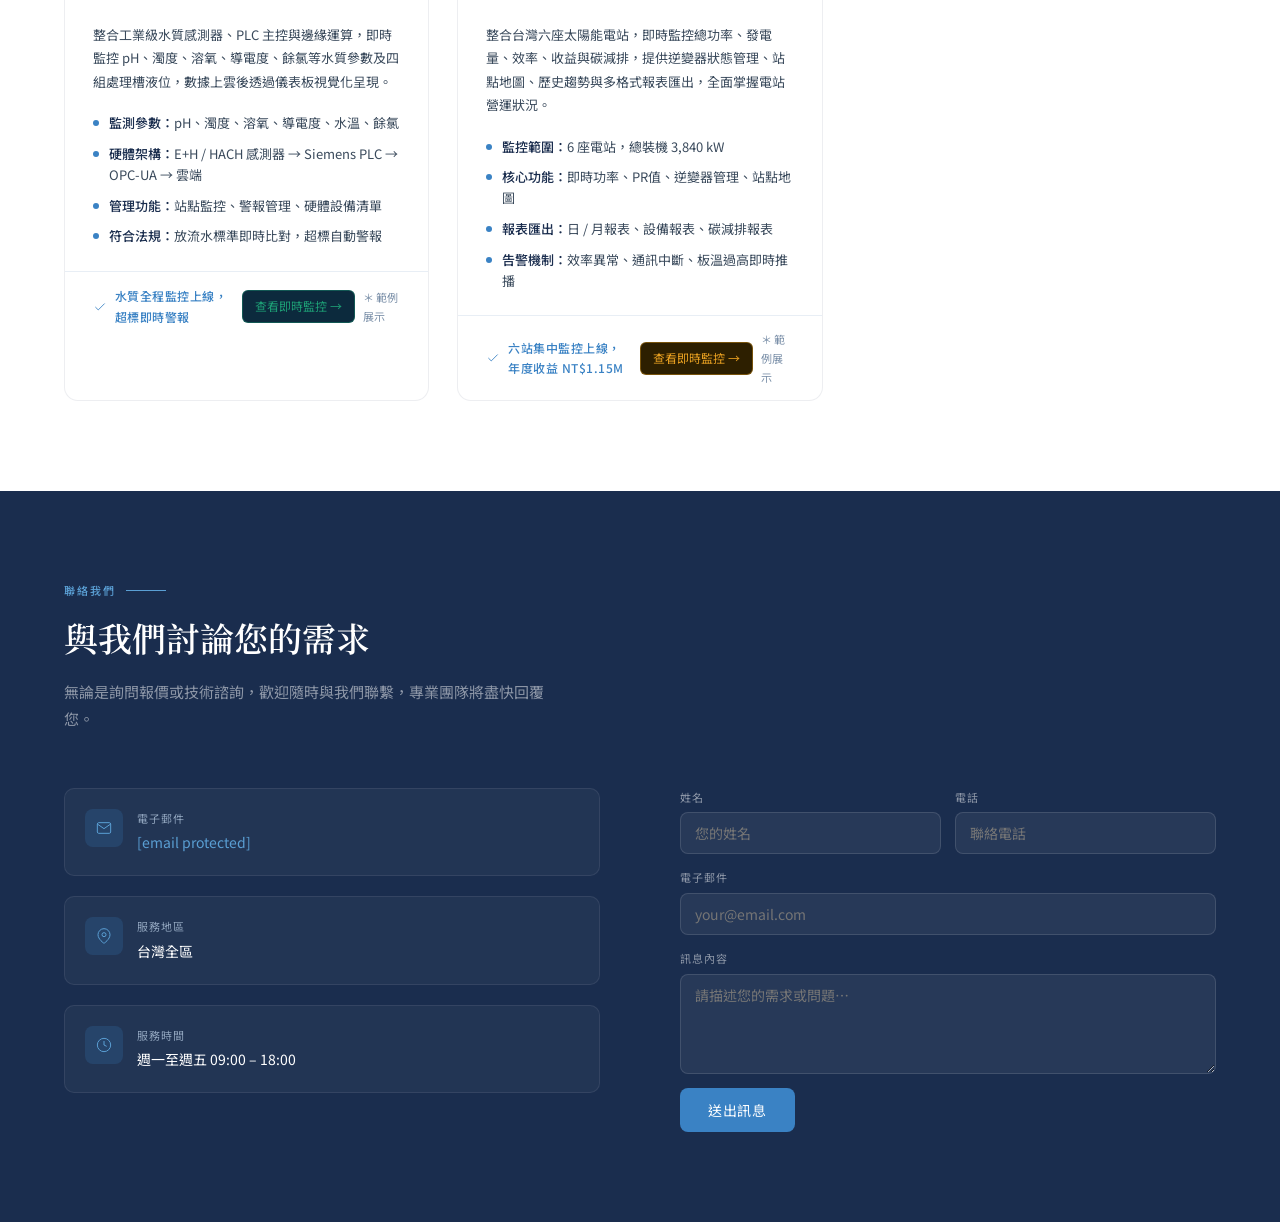
==== commit c4080a62: "Add files via upload" ====
--- a/index.html
+++ b/index.html
@@ -284,6 +284,7 @@
         <a href="monitor.html" style="display:inline-flex;align-items:center;gap:5px;background:#1a3d2e;color:#97C459;border:1px solid rgba(151,196,89,0.4);border-radius:6px;padding:5px 12px;font-size:12px;text-decoration:none;transition:background .2s;white-space:nowrap" onmouseover="this.style.background='#1e5c3a'" onmouseout="this.style.background='#1a3d2e'">
           查看即時監控 →
         </a>
+        <span style="font-size:11px;color:var(--text-muted)">＊ 範例展示</span>
       </div>
     </div>
     <div class="project-card">
@@ -309,6 +310,7 @@
         <a href="watertreatment.html" style="display:inline-flex;align-items:center;gap:5px;background:#0c2a3d;color:#1D9E75;border:1px solid rgba(29,158,117,0.4);border-radius:6px;padding:5px 12px;font-size:12px;text-decoration:none;transition:background .2s;white-space:nowrap" onmouseover="this.style.background='#133a52'" onmouseout="this.style.background='#0c2a3d'">
           查看即時監控 →
         </a>
+        <span style="font-size:11px;color:var(--text-muted)">＊ 範例展示</span>
       </div>
     </div>
     <div class="project-card">
@@ -334,6 +336,7 @@
         <a href="solar.html" style="display:inline-flex;align-items:center;gap:5px;background:#2d1f00;color:#e8a020;border:1px solid rgba(232,160,32,0.4);border-radius:6px;padding:5px 12px;font-size:12px;text-decoration:none;transition:background .2s;white-space:nowrap" onmouseover="this.style.background='#3d2c00'" onmouseout="this.style.background='#2d1f00'">
           查看即時監控 →
         </a>
+        <span style="font-size:11px;color:var(--text-muted)">＊ 範例展示</span>
       </div>
     </div>
   </div>
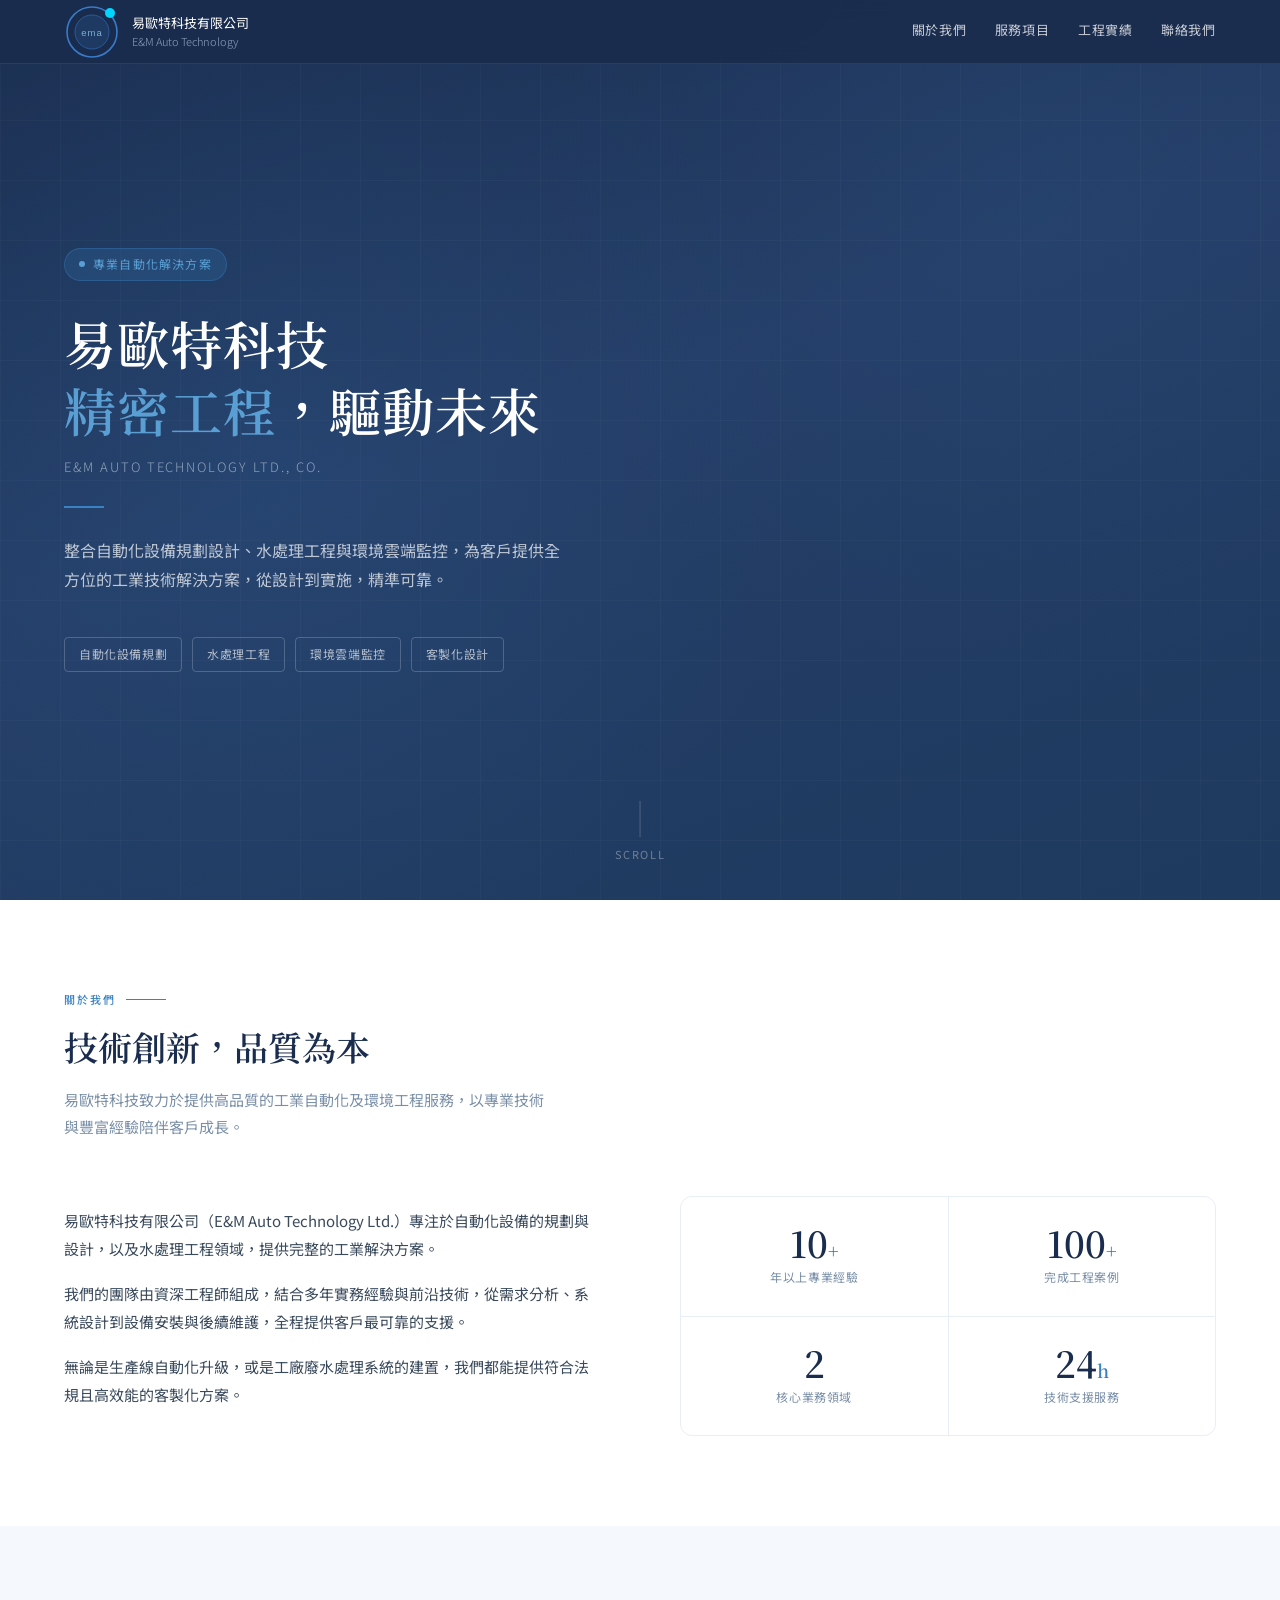
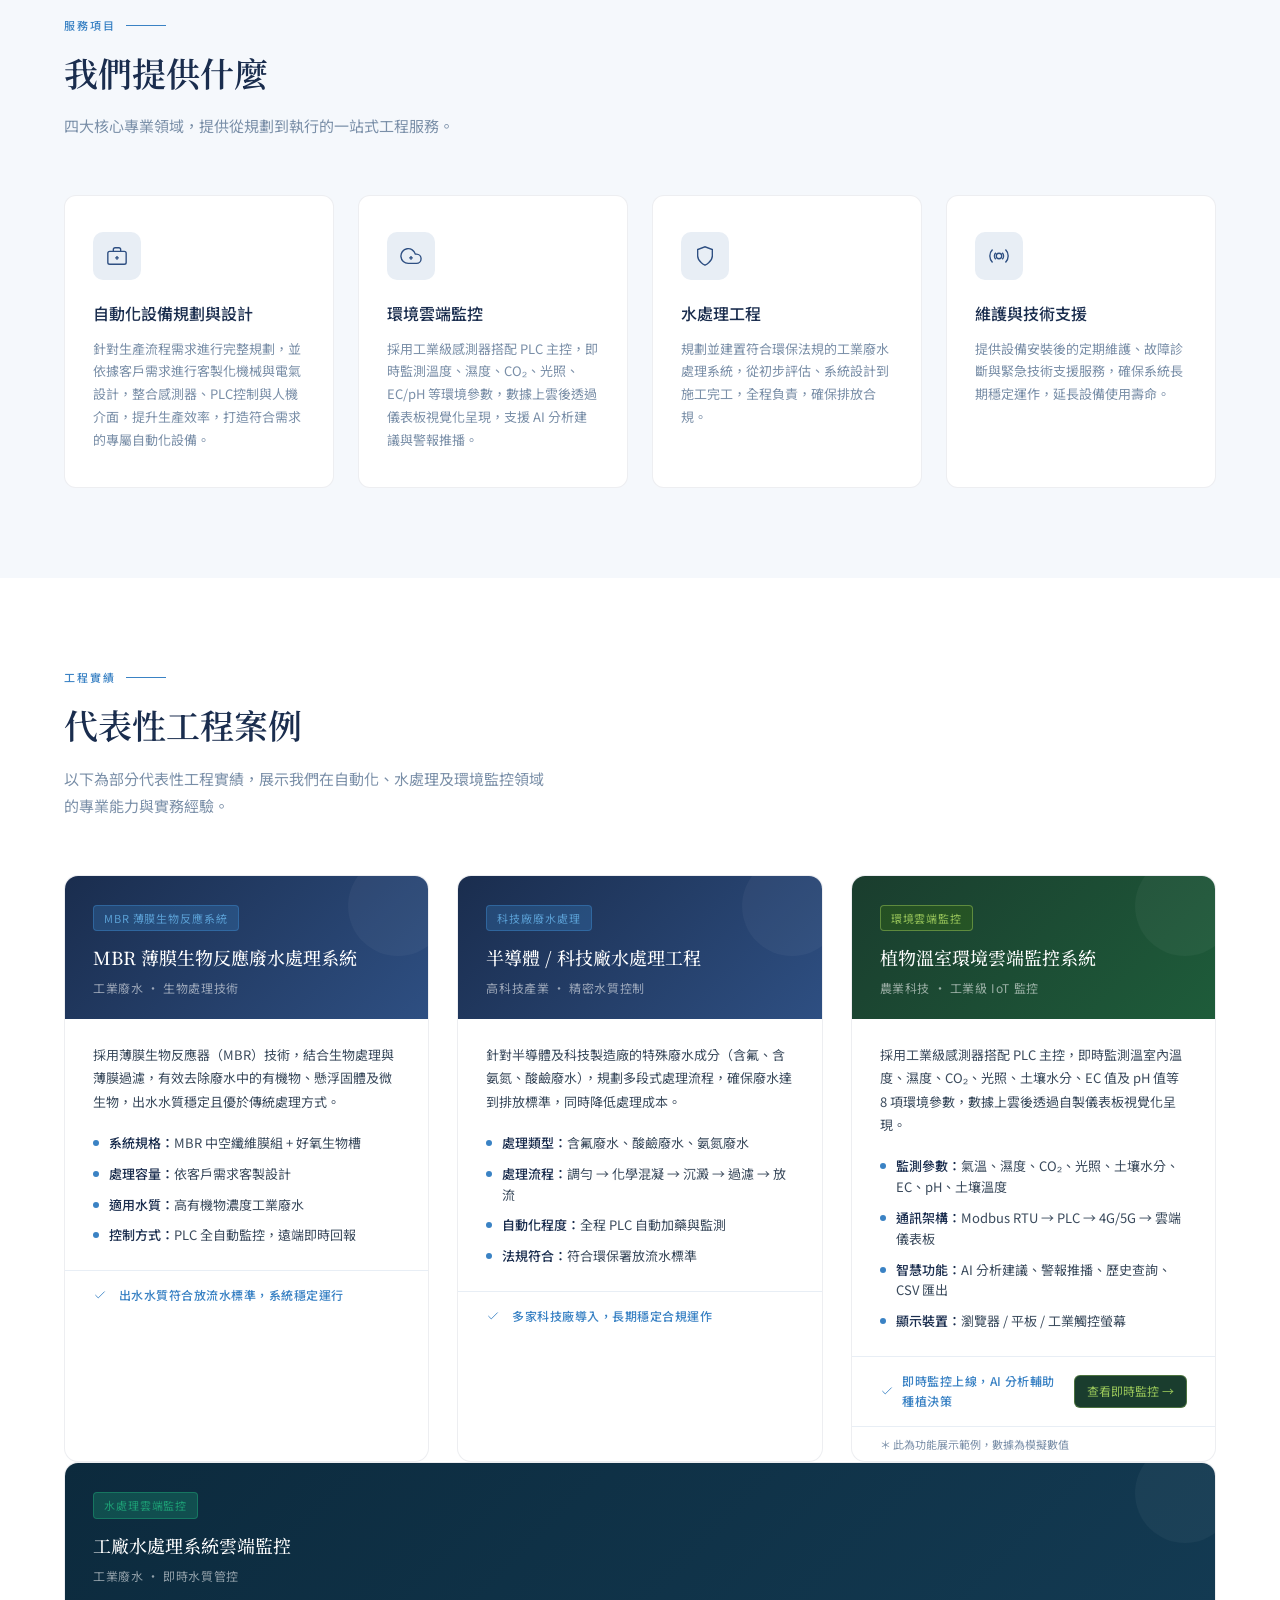
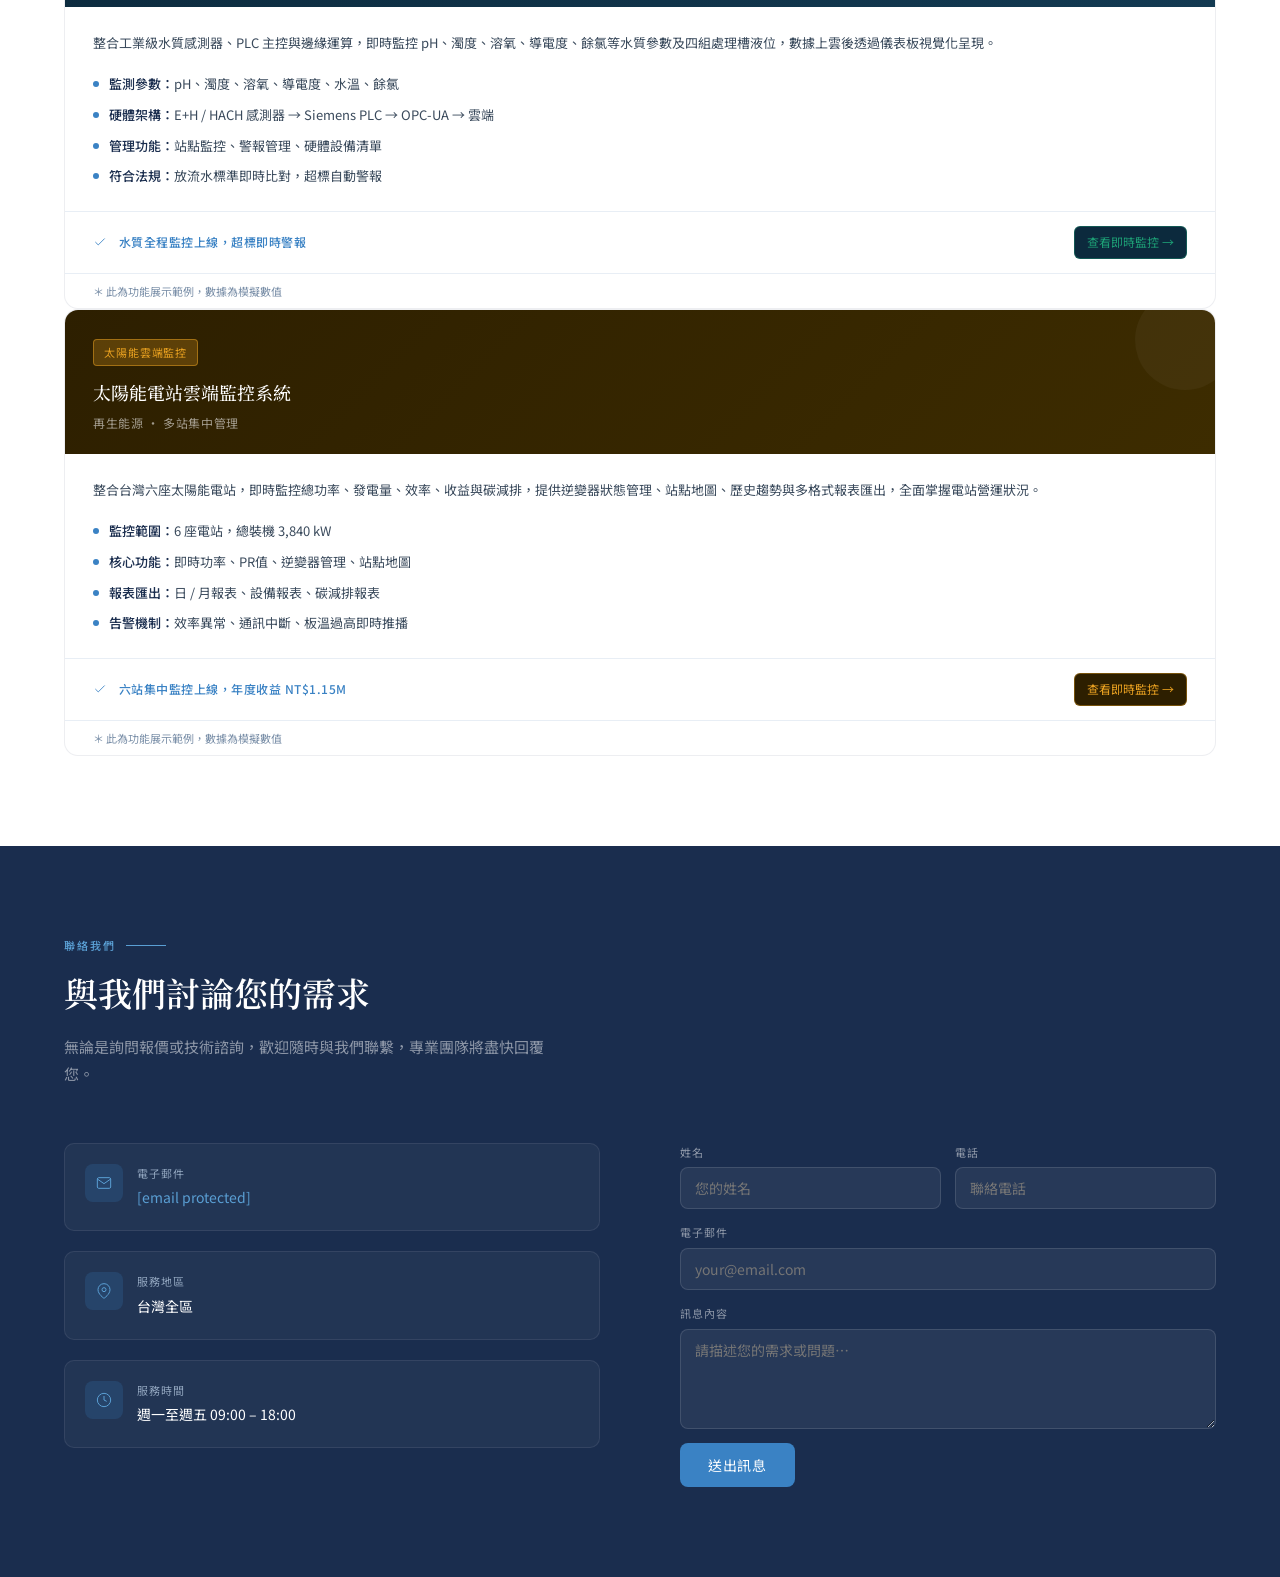
==== commit 83b3ca2a: "Add files via upload" ====
--- a/index.html
+++ b/index.html
@@ -284,7 +284,8 @@
         <a href="monitor.html" style="display:inline-flex;align-items:center;gap:5px;background:#1a3d2e;color:#97C459;border:1px solid rgba(151,196,89,0.4);border-radius:6px;padding:5px 12px;font-size:12px;text-decoration:none;transition:background .2s;white-space:nowrap" onmouseover="this.style.background='#1e5c3a'" onmouseout="this.style.background='#1a3d2e'">
           查看即時監控 →
         </a>
-        <span style="font-size:11px;color:var(--text-muted)">＊ 範例展示</span>
+      </div>
+      <div style="padding:8px 28px;font-size:11px;color:var(--text-muted);border-top:1px solid var(--ice)">＊ 此為功能展示範例，數據為模擬數值</div>
       </div>
     </div>
     <div class="project-card">
@@ -310,7 +311,8 @@
         <a href="watertreatment.html" style="display:inline-flex;align-items:center;gap:5px;background:#0c2a3d;color:#1D9E75;border:1px solid rgba(29,158,117,0.4);border-radius:6px;padding:5px 12px;font-size:12px;text-decoration:none;transition:background .2s;white-space:nowrap" onmouseover="this.style.background='#133a52'" onmouseout="this.style.background='#0c2a3d'">
           查看即時監控 →
         </a>
-        <span style="font-size:11px;color:var(--text-muted)">＊ 範例展示</span>
+      </div>
+      <div style="padding:8px 28px;font-size:11px;color:var(--text-muted);border-top:1px solid var(--ice)">＊ 此為功能展示範例，數據為模擬數值</div>
       </div>
     </div>
     <div class="project-card">
@@ -336,7 +338,8 @@
         <a href="solar.html" style="display:inline-flex;align-items:center;gap:5px;background:#2d1f00;color:#e8a020;border:1px solid rgba(232,160,32,0.4);border-radius:6px;padding:5px 12px;font-size:12px;text-decoration:none;transition:background .2s;white-space:nowrap" onmouseover="this.style.background='#3d2c00'" onmouseout="this.style.background='#2d1f00'">
           查看即時監控 →
         </a>
-        <span style="font-size:11px;color:var(--text-muted)">＊ 範例展示</span>
+      </div>
+      <div style="padding:8px 28px;font-size:11px;color:var(--text-muted);border-top:1px solid var(--ice)">＊ 此為功能展示範例，數據為模擬數值</div>
       </div>
     </div>
   </div>
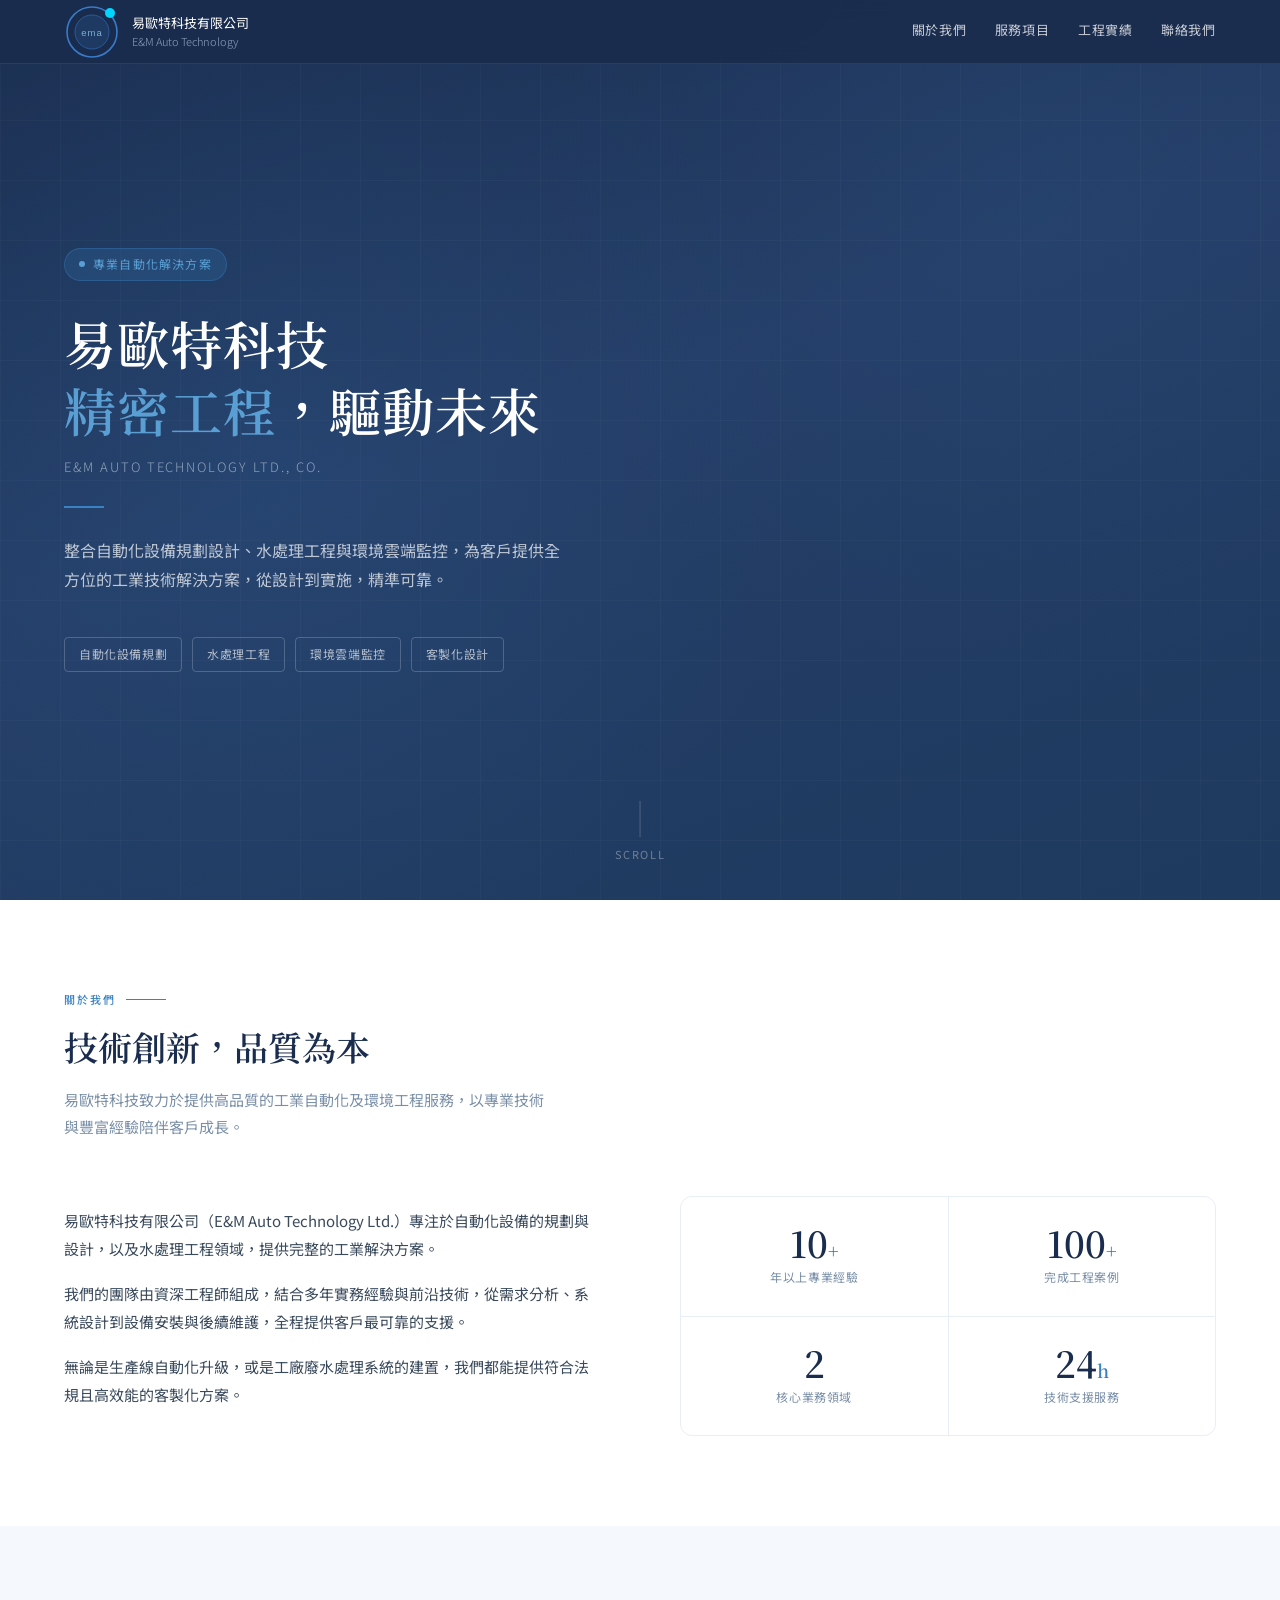
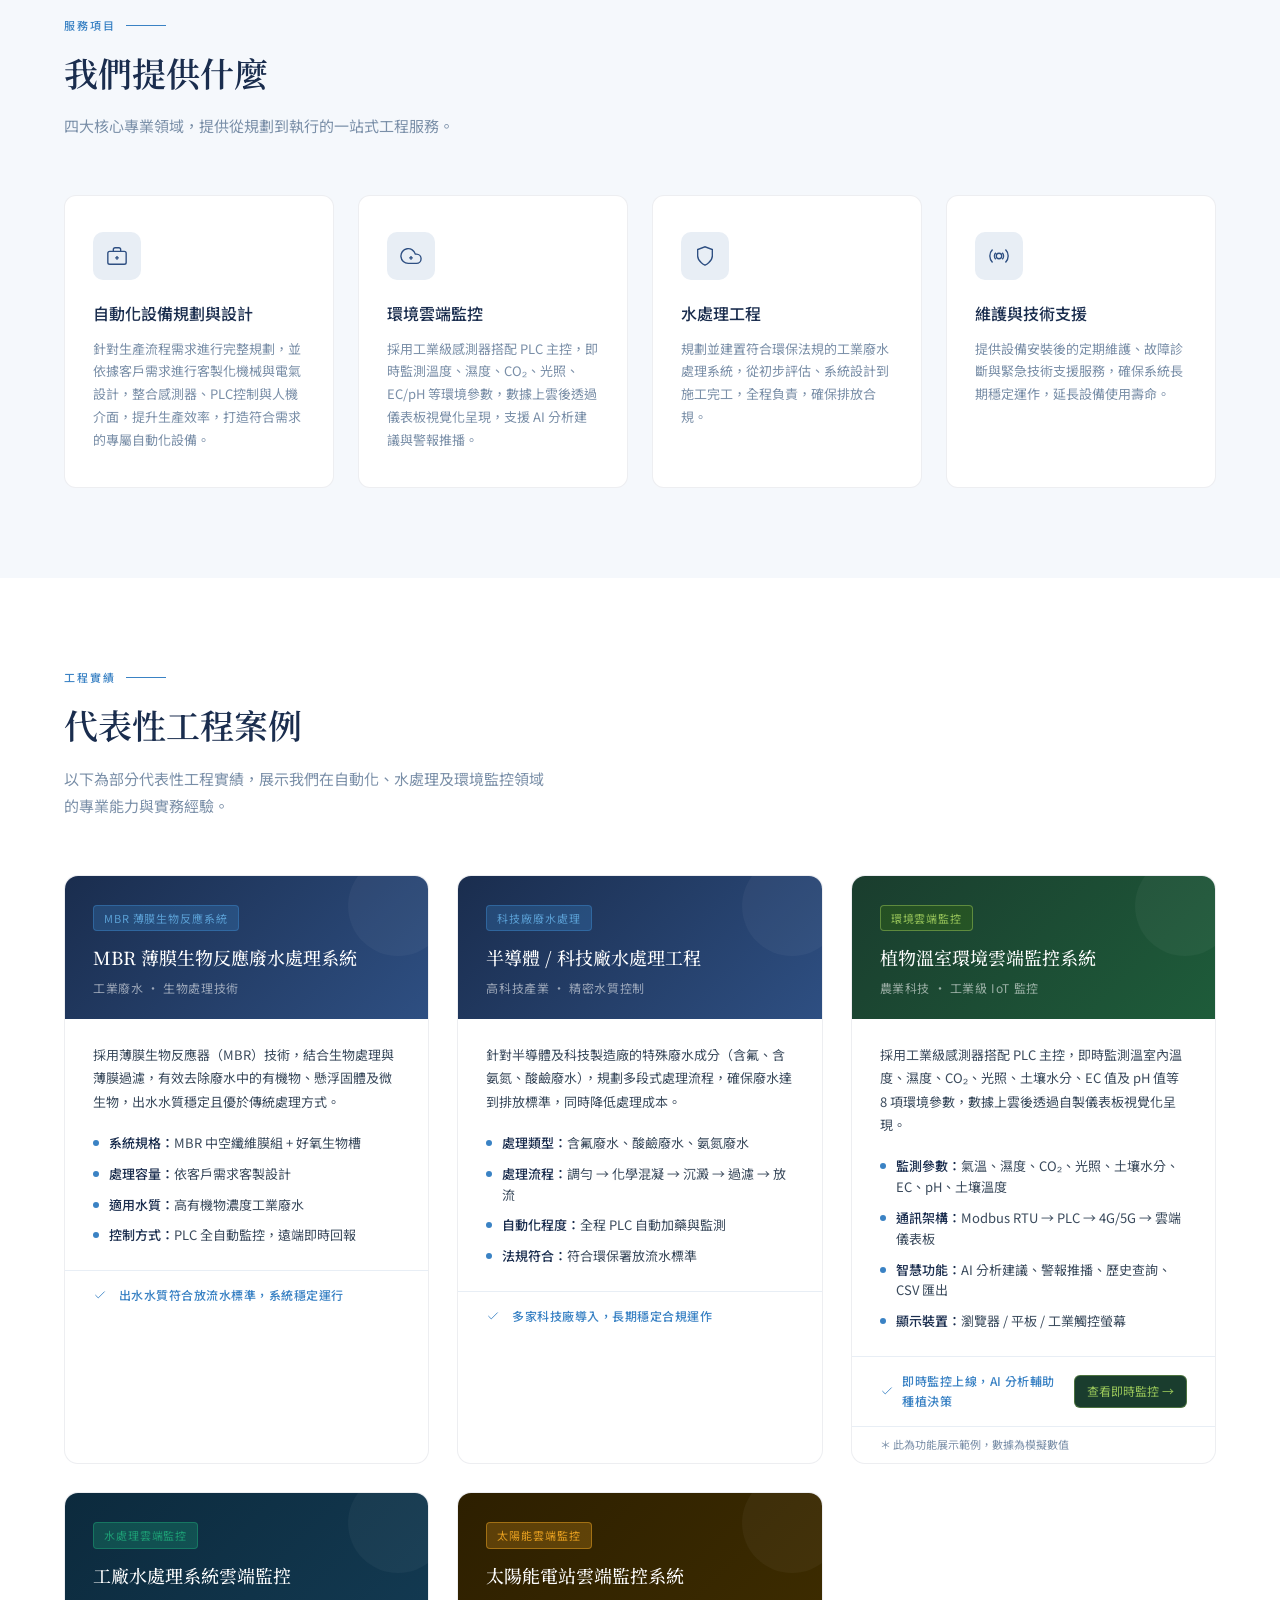
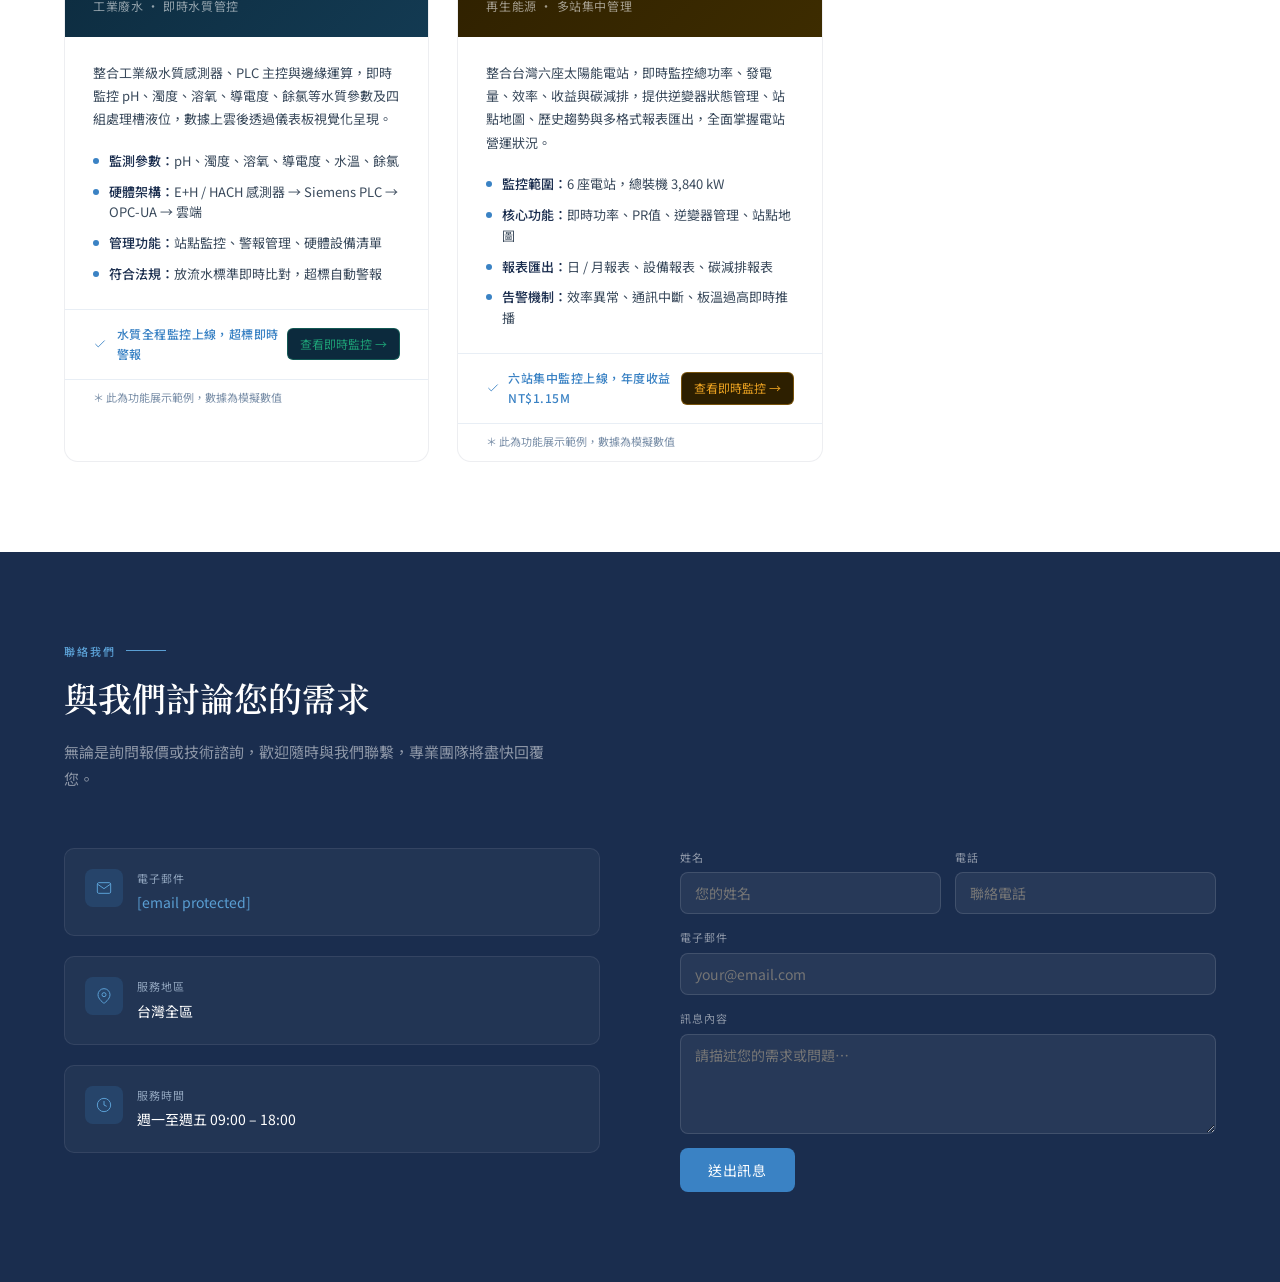
==== commit cc1097f0: "Add files via upload" ====
--- a/index.html
+++ b/index.html
@@ -285,8 +285,7 @@
           查看即時監控 →
         </a>
       </div>
-      <div style="padding:8px 28px;font-size:11px;color:var(--text-muted);border-top:1px solid var(--ice)">＊ 此為功能展示範例，數據為模擬數值</div>
-      </div>
+      <div style="padding:8px 28px 10px;font-size:11px;color:var(--text-muted);border-top:1px solid var(--ice)">＊ 此為功能展示範例，數據為模擬數值</div>
     </div>
     <div class="project-card">
       <div class="project-header" style="background:linear-gradient(135deg,#0c2a3d 0%,#133a52 100%)">
@@ -312,8 +311,7 @@
           查看即時監控 →
         </a>
       </div>
-      <div style="padding:8px 28px;font-size:11px;color:var(--text-muted);border-top:1px solid var(--ice)">＊ 此為功能展示範例，數據為模擬數值</div>
-      </div>
+      <div style="padding:8px 28px 10px;font-size:11px;color:var(--text-muted);border-top:1px solid var(--ice)">＊ 此為功能展示範例，數據為模擬數值</div>
     </div>
     <div class="project-card">
       <div class="project-header" style="background:linear-gradient(135deg,#2d1f00 0%,#3d2c00 100%)">
@@ -339,8 +337,7 @@
           查看即時監控 →
         </a>
       </div>
-      <div style="padding:8px 28px;font-size:11px;color:var(--text-muted);border-top:1px solid var(--ice)">＊ 此為功能展示範例，數據為模擬數值</div>
-      </div>
+      <div style="padding:8px 28px 10px;font-size:11px;color:var(--text-muted);border-top:1px solid var(--ice)">＊ 此為功能展示範例，數據為模擬數值</div>
     </div>
   </div>
 </section>
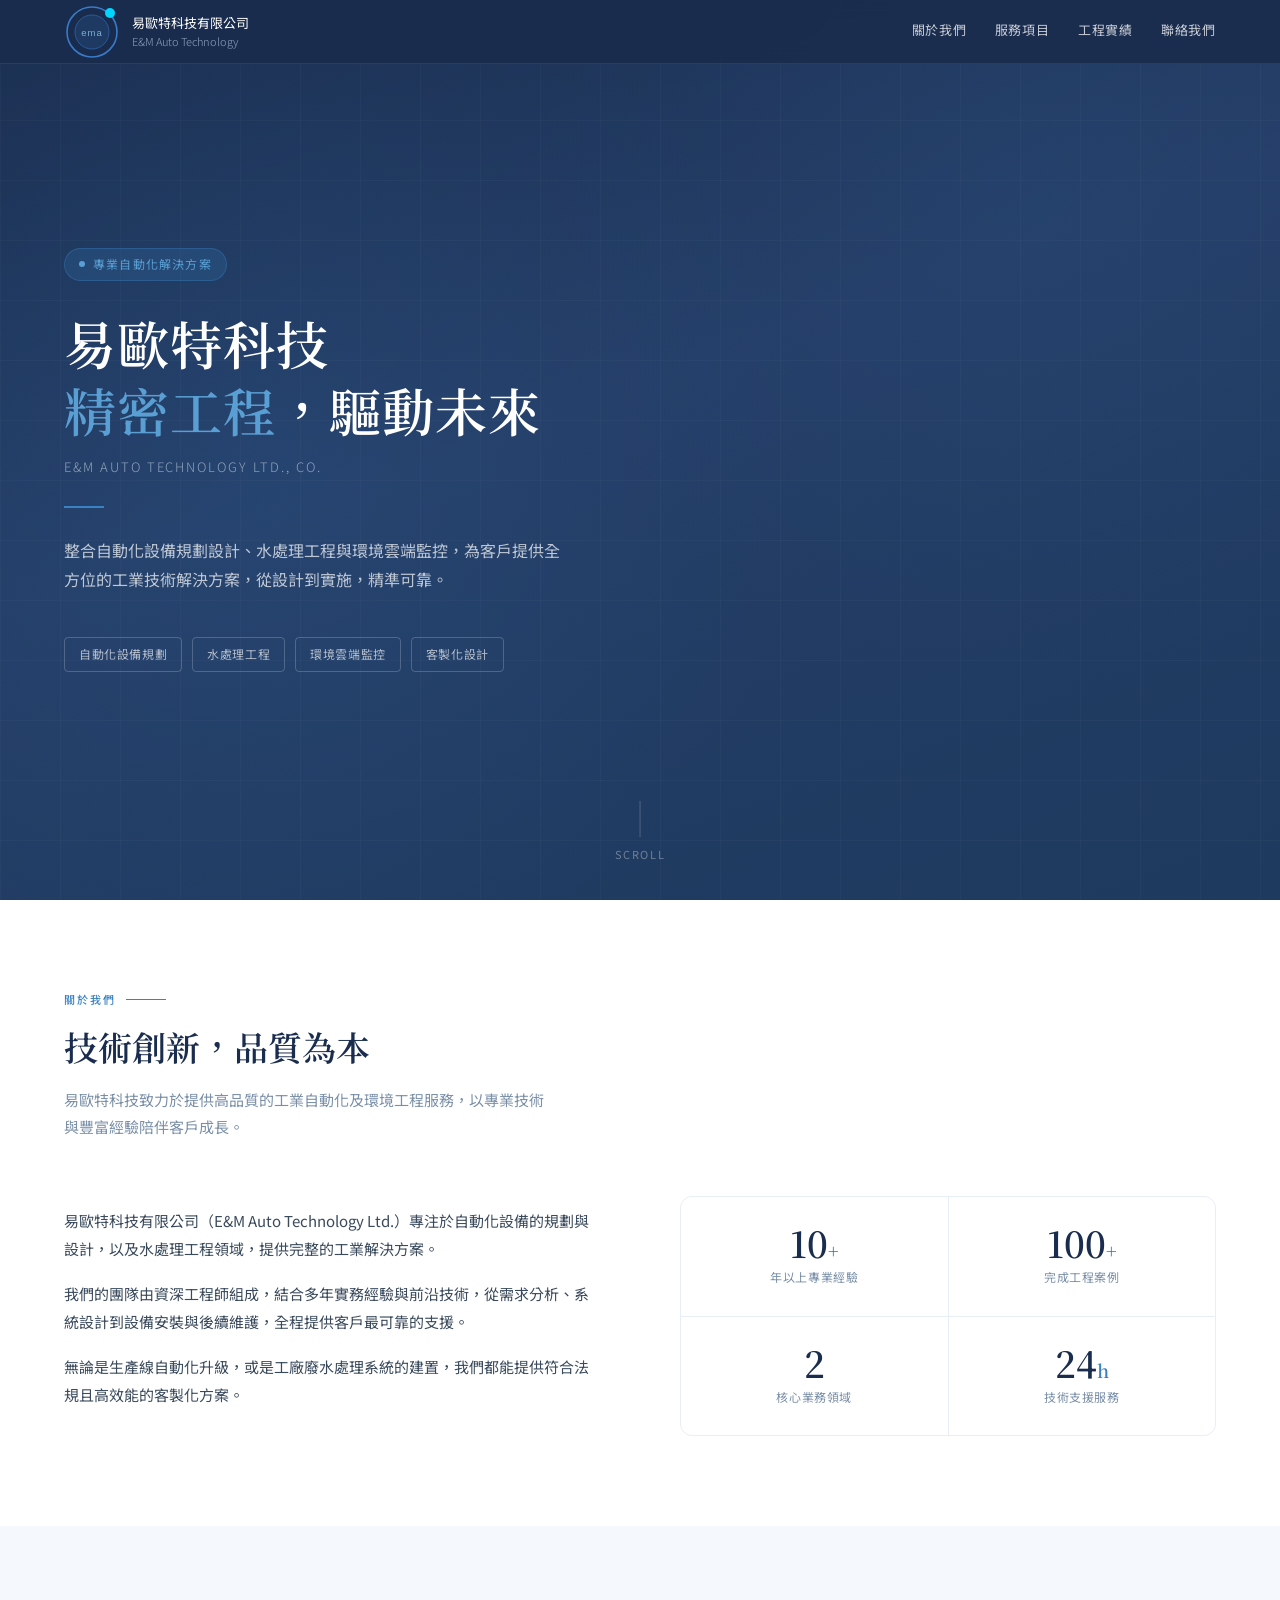
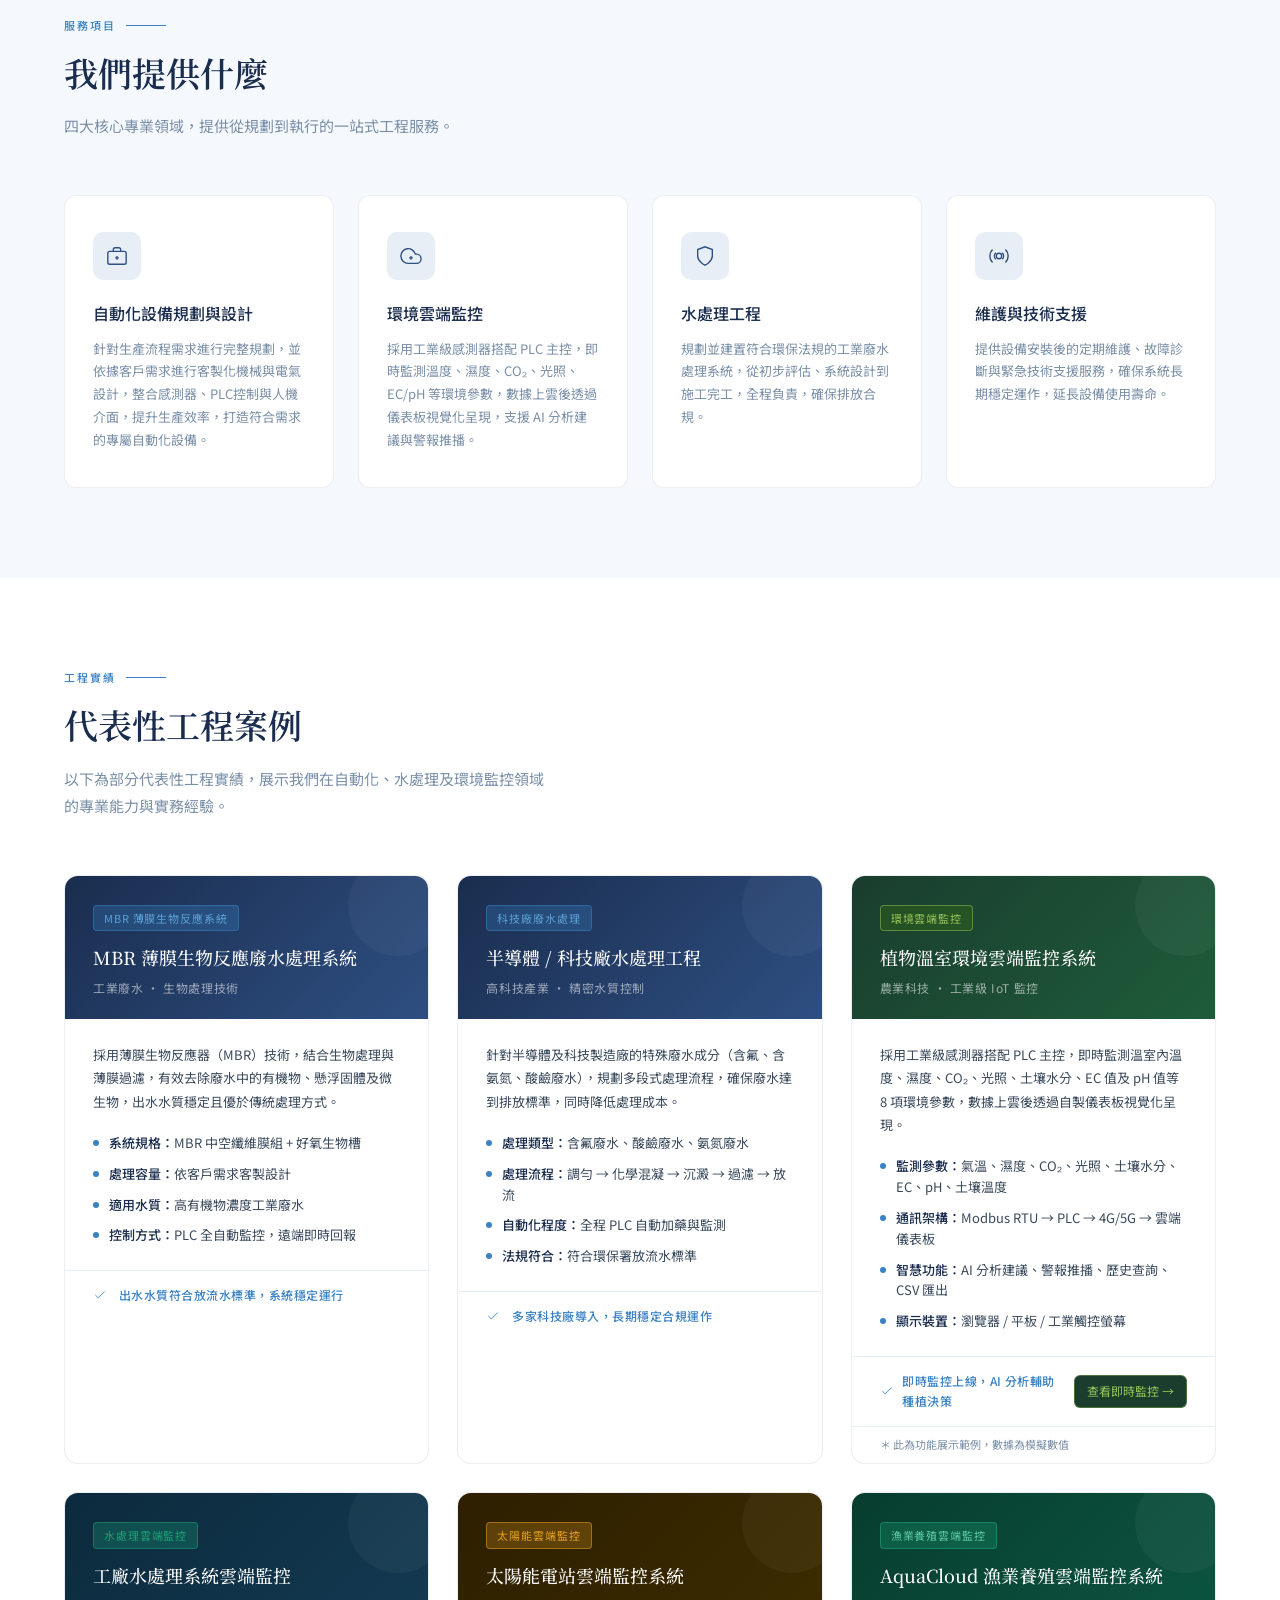
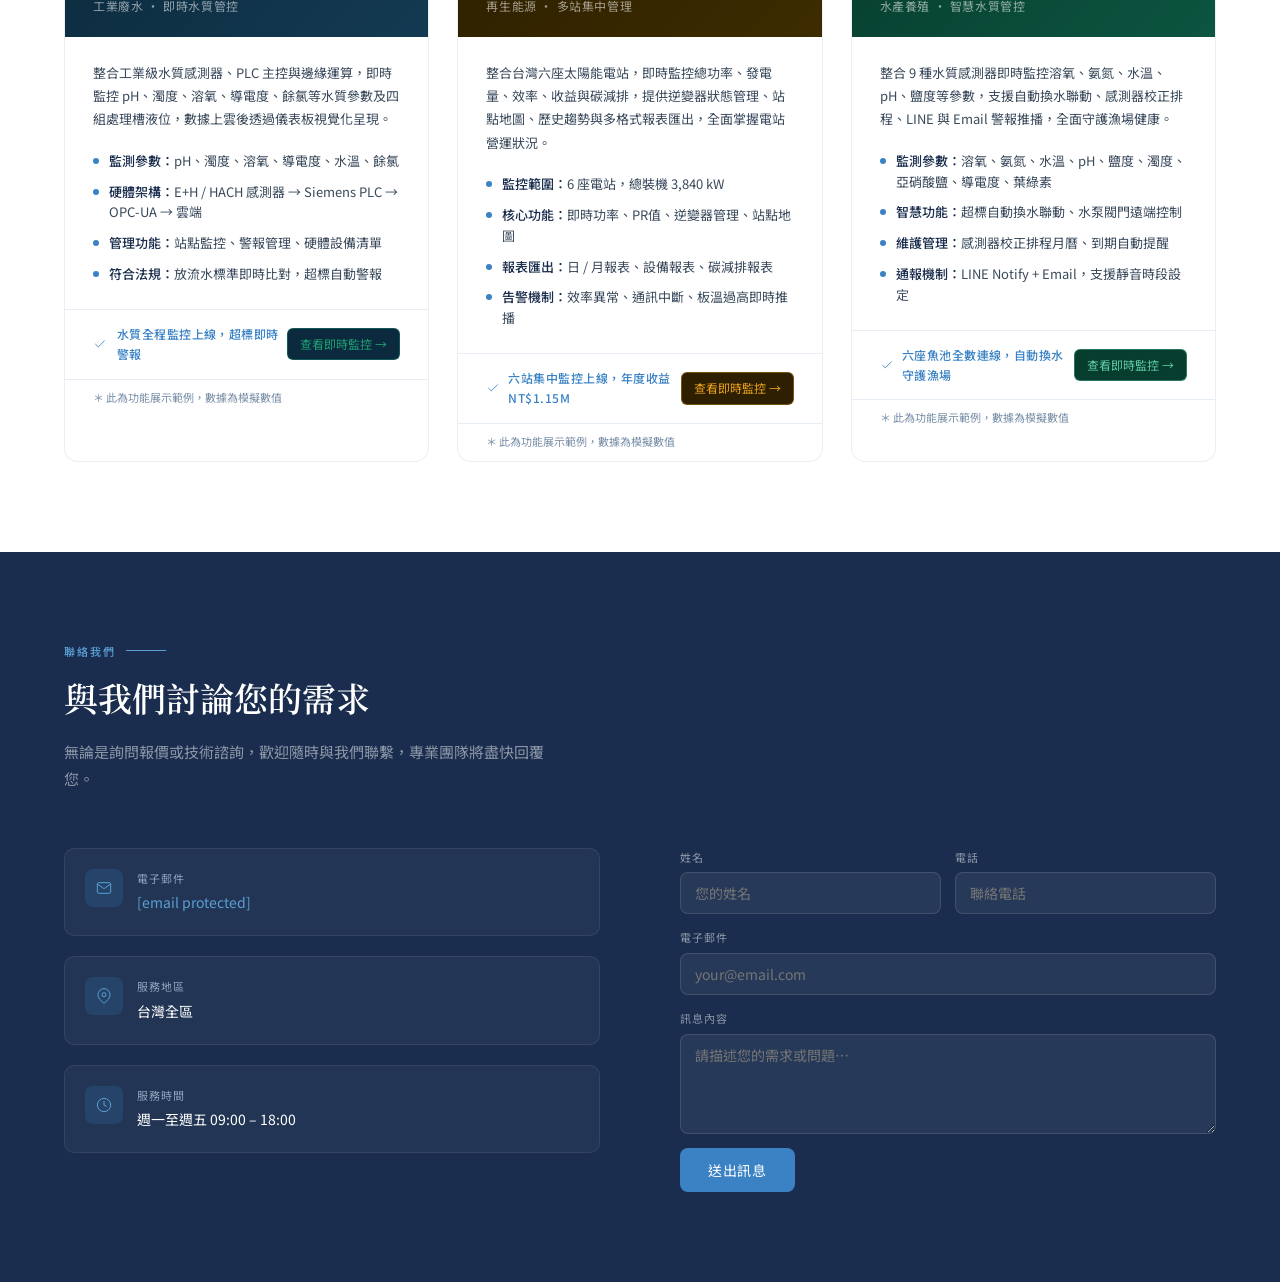
==== commit 66b47c54: "Add files via upload" ====
--- a/index.html
+++ b/index.html
@@ -339,6 +339,32 @@
       </div>
       <div style="padding:8px 28px 10px;font-size:11px;color:var(--text-muted);border-top:1px solid var(--ice)">＊ 此為功能展示範例，數據為模擬數值</div>
     </div>
+    <div class="project-card">
+      <div class="project-header" style="background:linear-gradient(135deg,#073d2e 0%,#0c5540 100%)">
+        <div class="project-tag" style="background:rgba(29,158,117,0.3);border-color:rgba(29,158,117,0.6);color:#5DCAA5">漁業養殖雲端監控</div>
+        <h3>AquaCloud 漁業養殖雲端監控系統</h3>
+        <p>水產養殖 · 智慧水質管控</p>
+      </div>
+      <div class="project-body">
+        <p class="project-desc">整合 9 種水質感測器即時監控溶氧、氨氮、水溫、pH、鹽度等參數，支援自動換水聯動、感測器校正排程、LINE 與 Email 警報推播，全面守護漁場健康。</p>
+        <div class="project-specs">
+          <div class="spec-row"><div class="spec-dot"></div><div class="spec-text"><strong>監測參數：</strong>溶氧、氨氮、水溫、pH、鹽度、濁度、亞硝酸鹽、導電度、葉綠素</div></div>
+          <div class="spec-row"><div class="spec-dot"></div><div class="spec-text"><strong>智慧功能：</strong>超標自動換水聯動、水泵閥門遠端控制</div></div>
+          <div class="spec-row"><div class="spec-dot"></div><div class="spec-text"><strong>維護管理：</strong>感測器校正排程月曆、到期自動提醒</div></div>
+          <div class="spec-row"><div class="spec-dot"></div><div class="spec-text"><strong>通報機制：</strong>LINE Notify + Email，支援靜音時段設定</div></div>
+        </div>
+      </div>
+      <div class="project-footer" style="justify-content:space-between">
+        <div style="display:flex;align-items:center;gap:8px">
+          <div class="project-footer-icon"><svg viewBox="0 0 24 24"><polyline points="20 6 9 17 4 12"/></svg></div>
+          <span class="project-result">六座魚池全數連線，自動換水守護漁場</span>
+        </div>
+        <a href="aquaculture.html" style="display:inline-flex;align-items:center;gap:5px;background:#073d2e;color:#5DCAA5;border:1px solid rgba(93,202,165,0.4);border-radius:6px;padding:5px 12px;font-size:12px;text-decoration:none;transition:background .2s;white-space:nowrap" onmouseover="this.style.background='#0c5540'" onmouseout="this.style.background='#073d2e'">
+          查看即時監控 →
+        </a>
+      </div>
+      <div style="padding:8px 28px 10px;font-size:11px;color:var(--text-muted);border-top:1px solid var(--ice)">＊ 此為功能展示範例，數據為模擬數值</div>
+    </div>
   </div>
 </section>
 
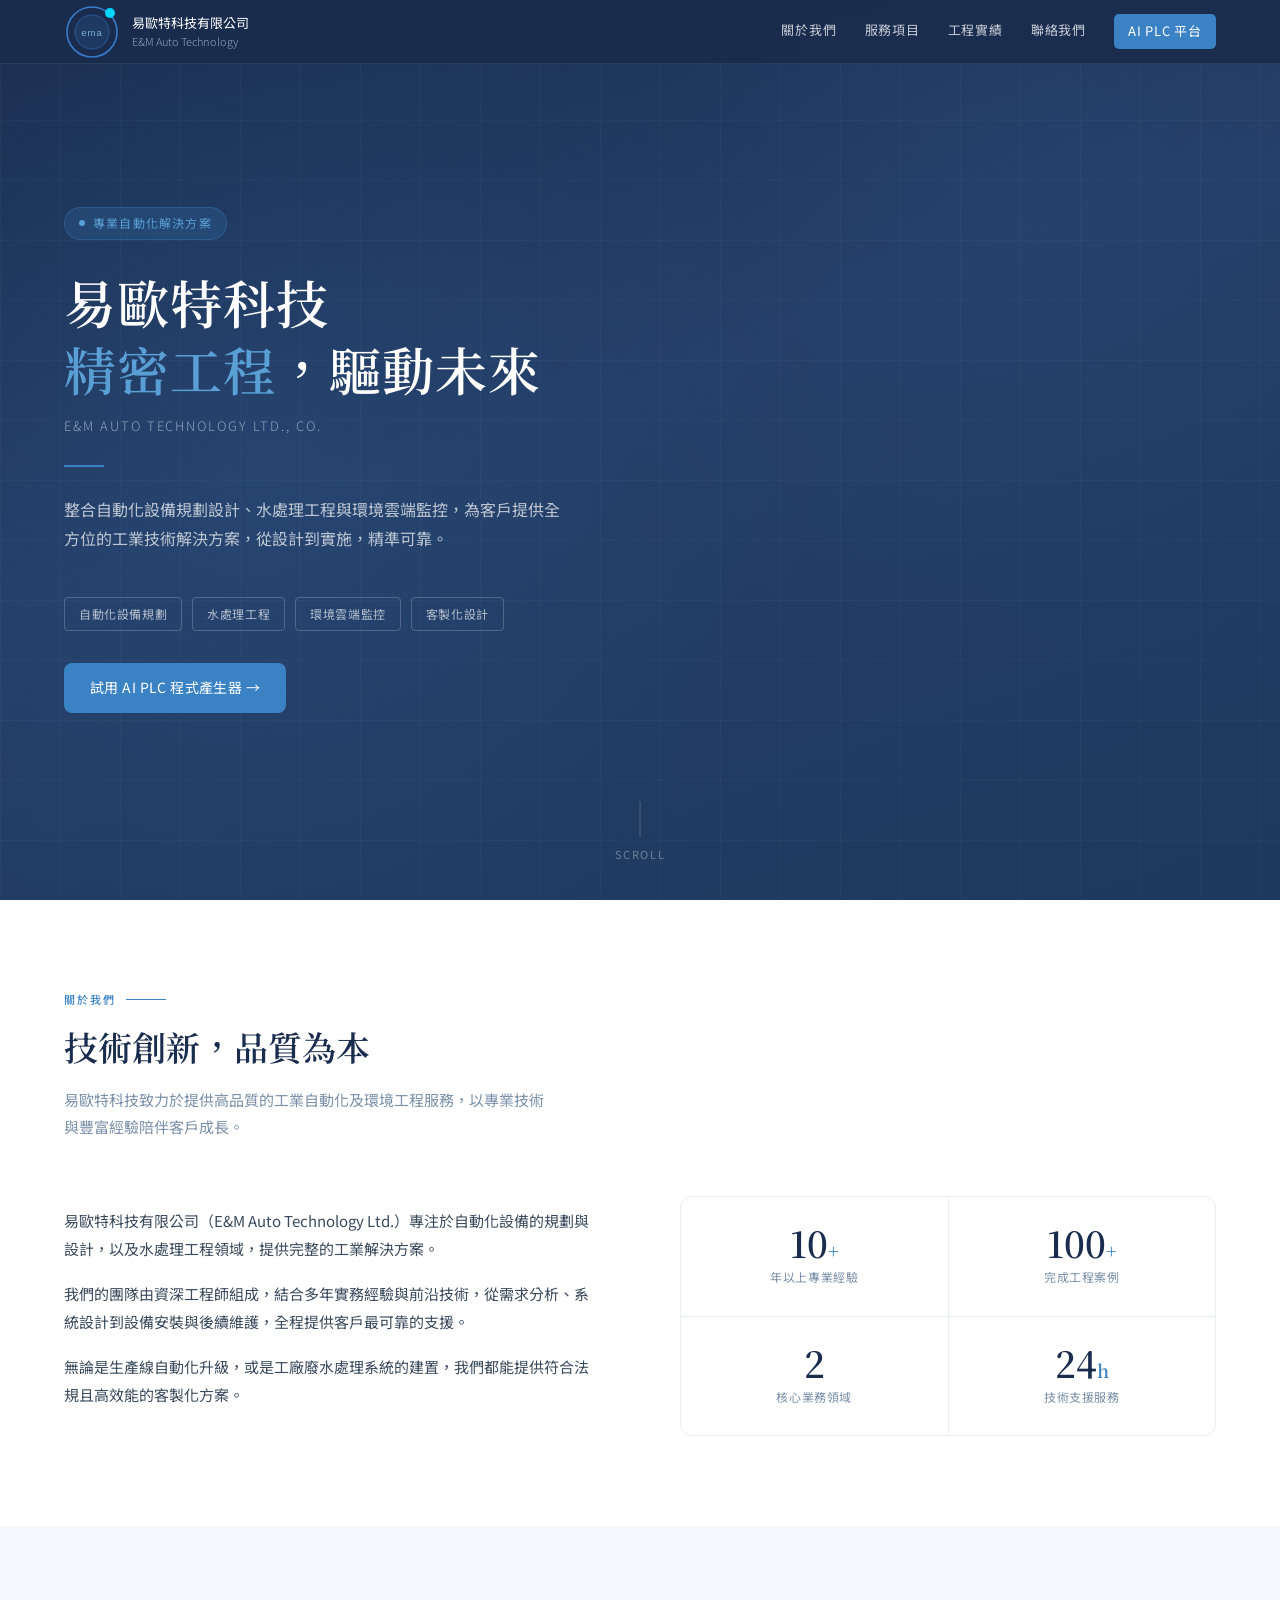
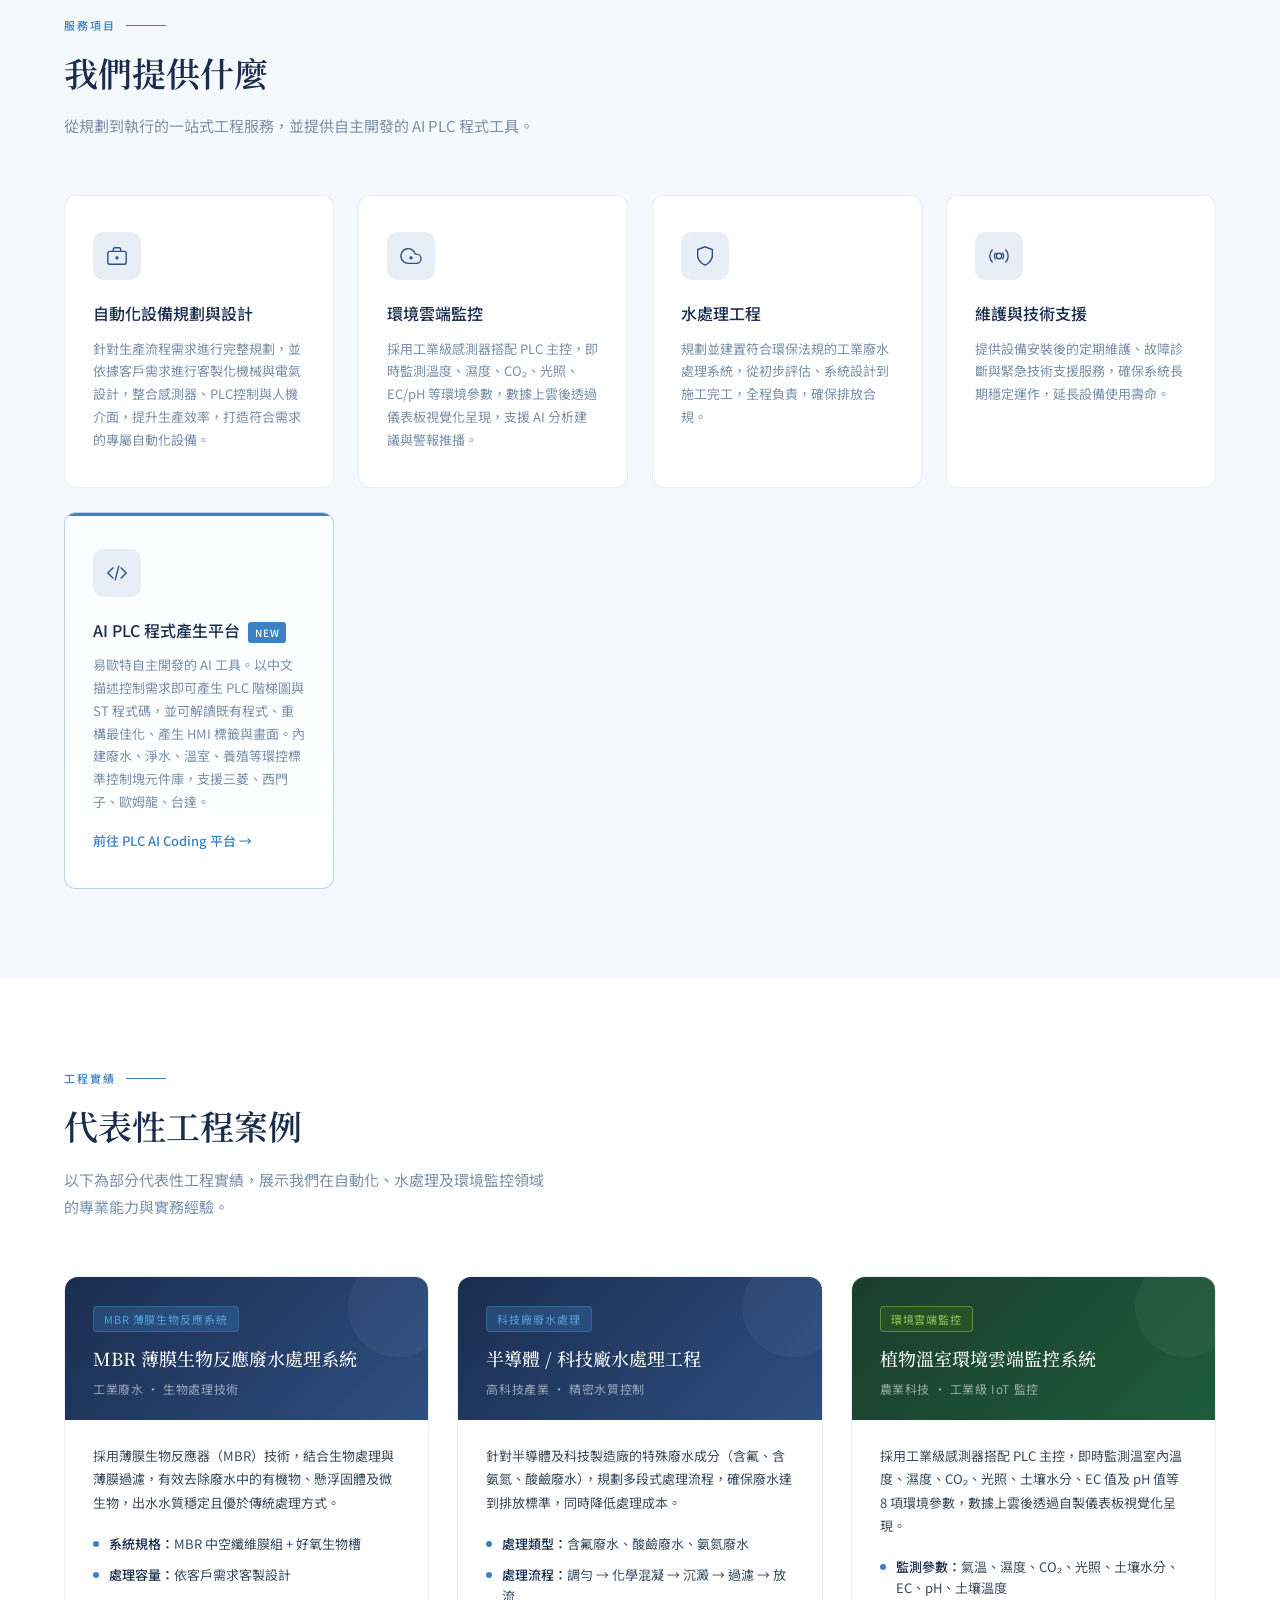
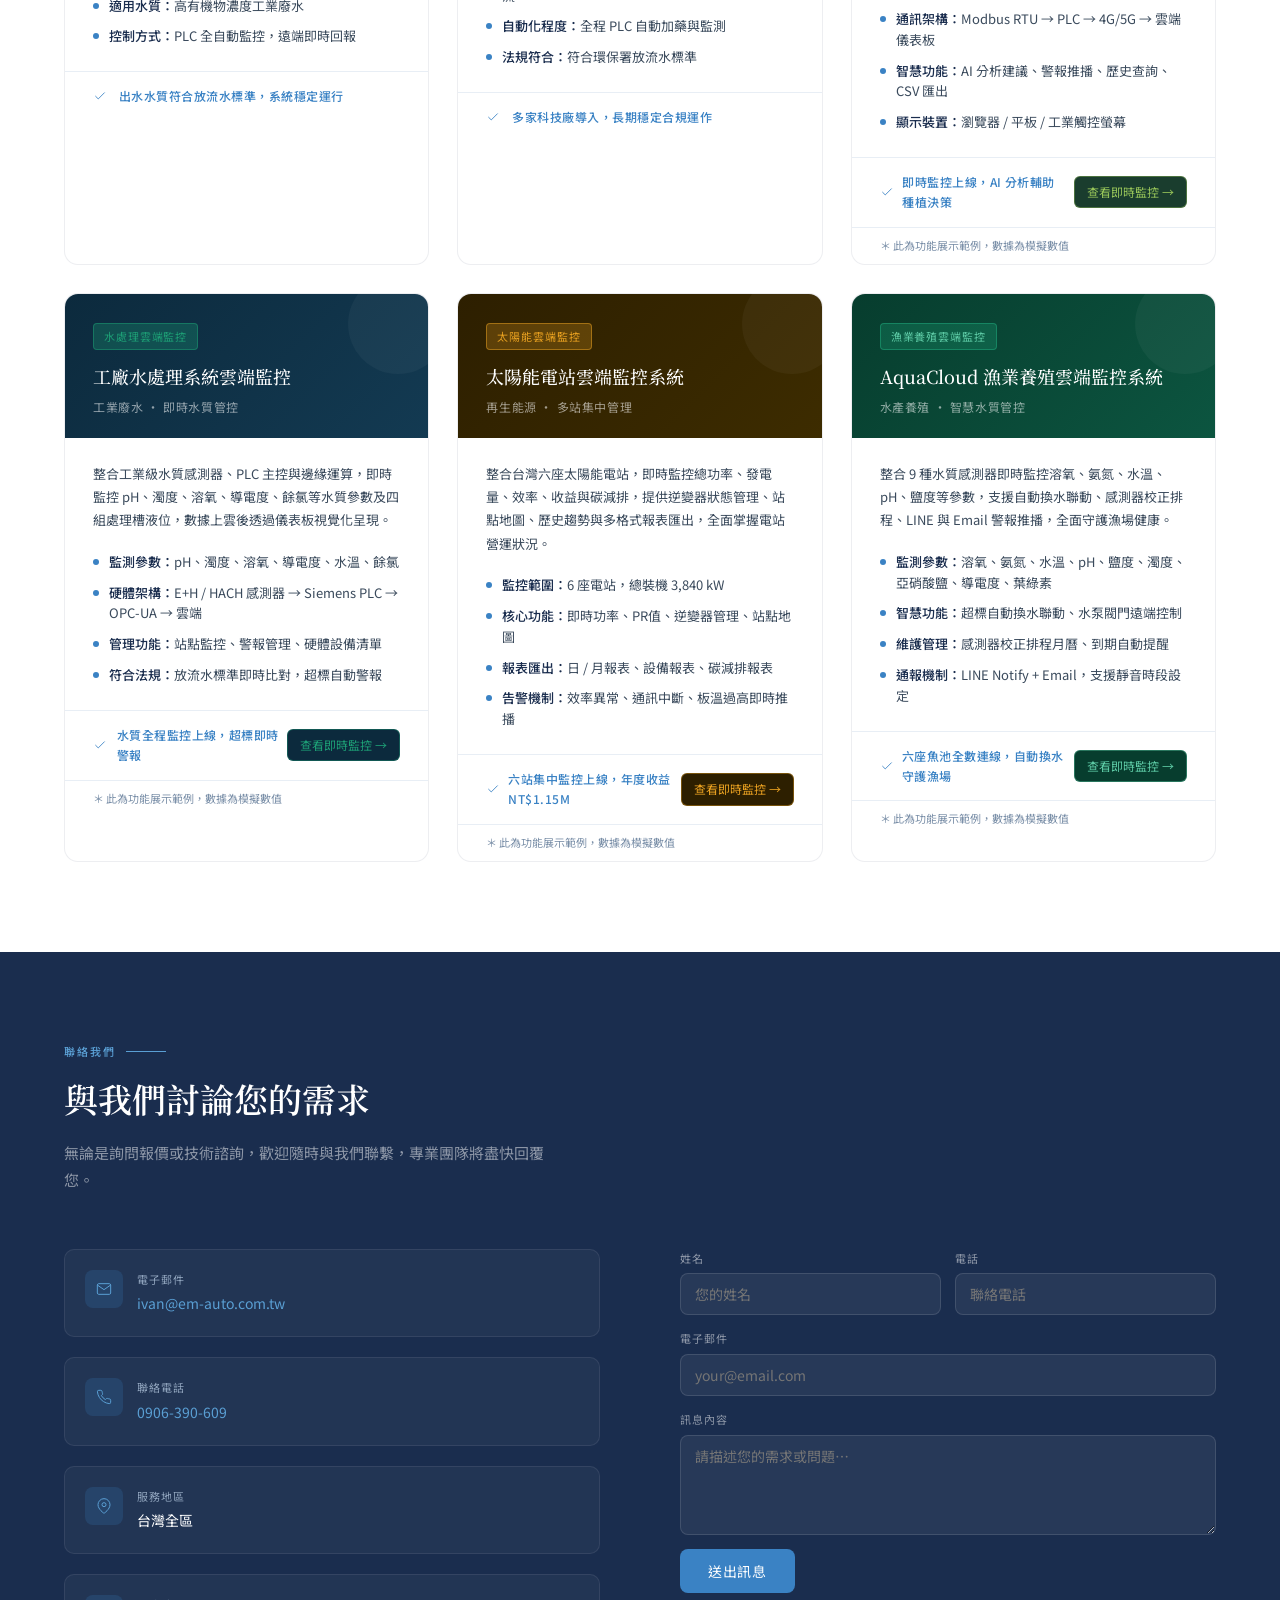
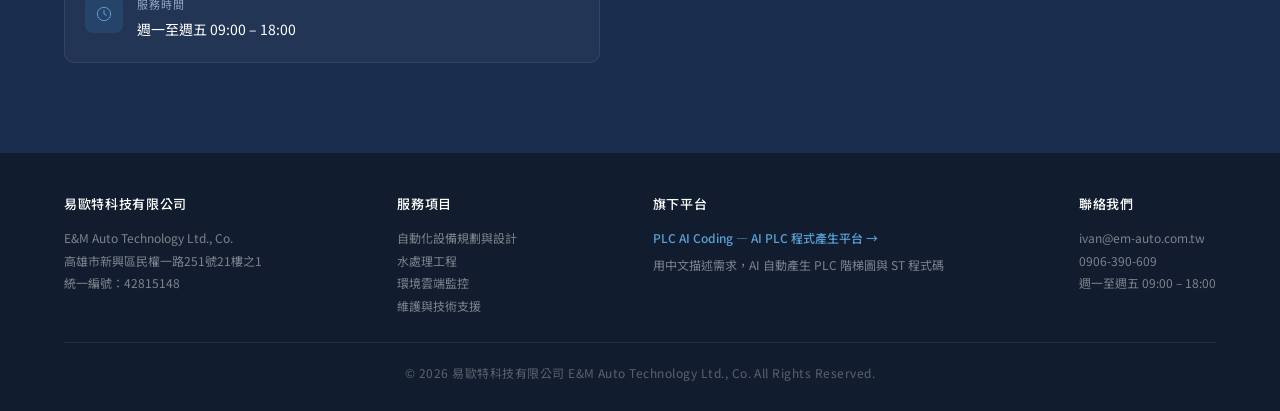
==== commit 8a525aa9: "Add files via upload" ====
--- a/index.html
+++ b/index.html
@@ -3,7 +3,9 @@
 <head>
 <meta charset="UTF-8">
 <meta name="viewport" content="width=device-width, initial-scale=1.0">
-<title>易歐特科技有限公司</title>
+<title>易歐特科技有限公司｜自動化設備規劃・水處理工程・環境雲端監控</title>
+<meta name="description" content="易歐特科技(E&M Auto Technology):專業自動化設備規劃設計、工業廢水處理工程、環境雲端監控系統。10年以上經驗,100+完成案例。另提供 AI PLC 程式產生平台。">
+<link rel="canonical" href="https://em-auto.com.tw/">
 <link href="https://fonts.googleapis.com/css2?family=Noto+Serif+TC:wght@400;600&family=Noto+Sans+TC:wght@300;400;500&display=swap" rel="stylesheet">
 <style>
   *, *::before, *::after { box-sizing: border-box; margin: 0; padding: 0; }
@@ -25,9 +27,11 @@
   .nav-logo { display: flex; align-items: center; gap: 12px; }
   .logo-text { color: white; font-size: 13px; font-weight: 400; line-height: 1.3; }
   .logo-text strong { display: block; font-size: 11px; color: var(--silver); font-weight: 300; margin-top: 2px; }
-  .nav-links { display: flex; gap: 28px; }
+  .nav-links { display: flex; gap: 28px; align-items: center; }
   .nav-links a { color: rgba(255,255,255,0.75); font-size: 13px; letter-spacing: 0.06em; text-decoration: none; transition: color 0.2s; padding-bottom: 2px; border-bottom: 1px solid transparent; }
   .nav-links a:hover { color: white; border-color: var(--accent-light); }
+  .nav-links a.nav-cta { background: var(--accent); color: white; border-radius: 5px; padding: 6px 14px; border: none; }
+  .nav-links a.nav-cta:hover { background: var(--accent-light); }
 
   .hero { min-height: 100vh; background: linear-gradient(160deg, var(--navy) 0%, var(--navy-mid) 45%, #1e3a5e 100%); display: flex; align-items: center; padding: 100px 5% 80px; position: relative; overflow: hidden; }
   .hero::before { content: ''; position: absolute; inset: 0; background-image: radial-gradient(circle at 20% 50%, rgba(58,130,196,0.12) 0%, transparent 50%), radial-gradient(circle at 80% 20%, rgba(58,130,196,0.08) 0%, transparent 40%); pointer-events: none; }
@@ -40,8 +44,10 @@
   .hero-en { font-size: 13px; color: var(--silver); letter-spacing: 0.15em; text-transform: uppercase; margin-bottom: 28px; font-weight: 300; }
   .hero-divider { width: 40px; height: 2px; background: var(--accent); margin-bottom: 28px; }
   .hero-desc { font-size: 16px; color: rgba(255,255,255,0.7); line-height: 1.8; max-width: 500px; margin-bottom: 44px; }
-  .hero-tags { display: flex; gap: 10px; flex-wrap: wrap; }
+  .hero-tags { display: flex; gap: 10px; flex-wrap: wrap; margin-bottom: 32px; }
   .tag { border: 1px solid rgba(255,255,255,0.2); border-radius: 4px; padding: 6px 14px; font-size: 12px; color: rgba(255,255,255,0.65); letter-spacing: 0.05em; }
+  .hero-cta { display: inline-flex; align-items: center; gap: 8px; background: var(--accent); color: white; text-decoration: none; border-radius: 8px; padding: 13px 26px; font-size: 14px; letter-spacing: 0.03em; transition: background 0.2s, transform 0.2s; }
+  .hero-cta:hover { background: var(--accent-light); transform: translateY(-2px); }
   .hero-scroll { position: absolute; bottom: 36px; left: 50%; transform: translateX(-50%); display: flex; flex-direction: column; align-items: center; gap: 8px; color: rgba(255,255,255,0.35); font-size: 11px; letter-spacing: 0.15em; }
   .scroll-line { width: 1px; height: 36px; background: rgba(255,255,255,0.2); animation: scrollPulse 2s ease-in-out infinite; }
   @keyframes scrollPulse { 0%, 100% { opacity: 0.2; } 50% { opacity: 0.6; } }
@@ -71,6 +77,11 @@
   .service-icon svg { width: 22px; height: 22px; stroke: var(--navy-light); fill: none; stroke-width: 1.5; }
   .service-card h3 { font-size: 16px; font-weight: 500; color: var(--navy); margin-bottom: 10px; }
   .service-card p { font-size: 13px; color: var(--text-muted); line-height: 1.75; }
+  .service-card .card-link { display: inline-flex; align-items: center; gap: 5px; margin-top: 16px; color: var(--accent); font-size: 13px; font-weight: 500; text-decoration: none; }
+  .service-card .card-link:hover { text-decoration: underline; }
+  .service-card.featured { border-color: rgba(58,130,196,0.35); background: linear-gradient(180deg, #fbfdff 0%, white 100%); }
+  .service-card.featured::before { transform: scaleX(1); }
+  .badge-new { display: inline-block; background: var(--accent); color: white; font-size: 10px; letter-spacing: 0.08em; border-radius: 3px; padding: 2px 7px; margin-left: 8px; vertical-align: middle; }
 
   .projects { background: white; }
   .projects-grid { display: grid; grid-template-columns: repeat(auto-fit, minmax(320px, 1fr)); gap: 28px; margin-top: 56px; }
@@ -116,8 +127,14 @@
   .btn-submit { background: var(--accent); border: none; border-radius: 8px; padding: 12px 28px; color: white; font-size: 14px; font-family: 'Noto Sans TC', sans-serif; cursor: pointer; transition: background 0.2s; align-self: flex-start; letter-spacing: 0.05em; }
   .btn-submit:hover { background: var(--accent-light); }
 
-  footer { background: #111d2e; padding: 28px 5%; display: flex; justify-content: space-between; align-items: center; flex-wrap: wrap; gap: 12px; }
-  footer p { font-size: 12px; color: rgba(255,255,255,0.3); letter-spacing: 0.04em; }
+  footer { background: #111d2e; padding: 40px 5% 28px; }
+  .footer-inner { display: flex; justify-content: space-between; align-items: flex-start; flex-wrap: wrap; gap: 28px; padding-bottom: 24px; border-bottom: 1px solid rgba(255,255,255,0.08); }
+  .footer-col h4 { color: white; font-size: 13px; font-weight: 500; margin-bottom: 12px; letter-spacing: 0.05em; }
+  .footer-col p, .footer-col a { font-size: 12px; color: rgba(255,255,255,0.45); line-height: 1.9; text-decoration: none; display: block; }
+  .footer-col a:hover { color: var(--accent-light); }
+  .footer-col a.highlight { color: var(--accent-light); font-weight: 500; }
+  .footer-bottom { padding-top: 20px; text-align: center; }
+  .footer-bottom p { font-size: 12px; color: rgba(255,255,255,0.3); letter-spacing: 0.04em; }
 
   @media (max-width: 768px) {
     .nav-links { display: none; }
@@ -148,6 +165,7 @@
     <a href="#services">服務項目</a>
     <a href="#projects">工程實績</a>
     <a href="#contact">聯絡我們</a>
+    <a href="https://www.plcaicoding.com" target="_blank" rel="noopener" class="nav-cta">AI PLC 平台</a>
   </div>
 </nav>
 
@@ -165,6 +183,7 @@
       <div class="tag">環境雲端監控</div>
       <div class="tag">客製化設計</div>
     </div>
+    <a href="https://www.plcaicoding.com" target="_blank" rel="noopener" class="hero-cta">試用 AI PLC 程式產生器 →</a>
   </div>
   <div class="hero-scroll"><div class="scroll-line"></div>SCROLL</div>
 </section>
@@ -191,7 +210,7 @@
 <section class="services" id="services">
   <div class="section-label">服務項目</div>
   <h2 class="section-title">我們提供什麼</h2>
-  <p class="section-sub">四大核心專業領域，提供從規劃到執行的一站式工程服務。</p>
+  <p class="section-sub">從規劃到執行的一站式工程服務，並提供自主開發的 AI PLC 程式工具。</p>
   <div class="services-grid">
     <div class="service-card">
       <div class="service-icon"><svg viewBox="0 0 24 24"><rect x="2" y="7" width="20" height="14" rx="2"/><path d="M16 7V5a2 2 0 0 0-2-2h-4a2 2 0 0 0-2 2v2"/><line x1="12" y1="12" x2="12" y2="16"/><line x1="10" y1="14" x2="14" y2="14"/></svg></div>
@@ -212,6 +231,12 @@
       <div class="service-icon"><svg viewBox="0 0 24 24"><circle cx="12" cy="12" r="3"/><path d="M19.07 4.93a10 10 0 0 1 0 14.14M4.93 4.93a10 10 0 0 0 0 14.14"/><path d="M15.54 8.46a5 5 0 0 1 0 7.07M8.46 8.46a5 5 0 0 0 0 7.07"/></svg></div>
       <h3>維護與技術支援</h3>
       <p>提供設備安裝後的定期維護、故障診斷與緊急技術支援服務，確保系統長期穩定運作，延長設備使用壽命。</p>
+    </div>
+    <div class="service-card featured">
+      <div class="service-icon"><svg viewBox="0 0 24 24"><polyline points="16 18 22 12 16 6"/><polyline points="8 6 2 12 8 18"/><line x1="14" y1="4" x2="10" y2="20"/></svg></div>
+      <h3>AI PLC 程式產生平台<span class="badge-new">NEW</span></h3>
+      <p>易歐特自主開發的 AI 工具。以中文描述控制需求即可產生 PLC 階梯圖與 ST 程式碼，並可解讀既有程式、重構最佳化、產生 HMI 標籤與畫面。內建廢水、淨水、溫室、養殖等環控標準控制塊元件庫，支援三菱、西門子、歐姆龍、台達。</p>
+      <a href="https://www.plcaicoding.com" target="_blank" rel="noopener" class="card-link">前往 PLC AI Coding 平台 →</a>
     </div>
   </div>
 </section>
@@ -376,7 +401,11 @@
     <div class="contact-info">
       <div class="contact-item">
         <div class="contact-icon"><svg viewBox="0 0 24 24"><path d="M4 4h16c1.1 0 2 .9 2 2v12c0 1.1-.9 2-2 2H4c-1.1 0-2-.9-2-2V6c0-1.1.9-2 2-2z"/><polyline points="22,6 12,13 2,6"/></svg></div>
-        <div><div class="contact-item-label">電子郵件</div><div class="contact-item-value"><a href="/cdn-cgi/l/email-protection#a8c1dec9c6e8cdc585c9dddcc786cbc7c586dcdf"><span class="__cf_email__" data-cfemail="a3cad5c2cde3c6ce8ec2d6d7cc8dc0ccce8dd7d4">[email&#160;protected]</span></a></div></div>
+        <div><div class="contact-item-label">電子郵件</div><div class="contact-item-value"><a href="mailto:ivan@em-auto.com.tw">ivan@em-auto.com.tw</a></div></div>
+      </div>
+      <div class="contact-item">
+        <div class="contact-icon"><svg viewBox="0 0 24 24"><path d="M22 16.92v3a2 2 0 0 1-2.18 2 19.79 19.79 0 0 1-8.63-3.07 19.5 19.5 0 0 1-6-6 19.79 19.79 0 0 1-3.07-8.67A2 2 0 0 1 4.11 2h3a2 2 0 0 1 2 1.72 12.84 12.84 0 0 0 .7 2.81 2 2 0 0 1-.45 2.11L8.09 9.91a16 16 0 0 0 6 6l1.27-1.27a2 2 0 0 1 2.11-.45 12.84 12.84 0 0 0 2.81.7A2 2 0 0 1 22 16.92z"/></svg></div>
+        <div><div class="contact-item-label">聯絡電話</div><div class="contact-item-value"><a href="tel:+886906390609">0906-390-609</a></div></div>
       </div>
       <div class="contact-item">
         <div class="contact-icon"><svg viewBox="0 0 24 24"><path d="M21 10c0 7-9 13-9 13s-9-6-9-13a9 9 0 0 1 18 0z"/><circle cx="12" cy="10" r="3"/></svg></div>
@@ -399,4 +428,37 @@
   </div>
 </section>
 
-<foot+<footer>
+  <div class="footer-inner">
+    <div class="footer-col">
+      <h4>易歐特科技有限公司</h4>
+      <p>E&M Auto Technology Ltd., Co.<br>
+      高雄市新興區民權一路251號21樓之1<br>
+      統一編號：42815148</p>
+    </div>
+    <div class="footer-col">
+      <h4>服務項目</h4>
+      <a href="#services">自動化設備規劃與設計</a>
+      <a href="#services">水處理工程</a>
+      <a href="#services">環境雲端監控</a>
+      <a href="#services">維護與技術支援</a>
+    </div>
+    <div class="footer-col">
+      <h4>旗下平台</h4>
+      <a href="https://www.plcaicoding.com" target="_blank" rel="noopener" class="highlight">PLC AI Coding — AI PLC 程式產生平台 →</a>
+      <p style="margin-top:4px">用中文描述需求，AI 自動產生 PLC 階梯圖與 ST 程式碼</p>
+    </div>
+    <div class="footer-col">
+      <h4>聯絡我們</h4>
+      <a href="mailto:ivan@em-auto.com.tw">ivan@em-auto.com.tw</a>
+      <a href="tel:+886906390609">0906-390-609</a>
+      <p>週一至週五 09:00 – 18:00</p>
+    </div>
+  </div>
+  <div class="footer-bottom">
+    <p>© 2026 易歐特科技有限公司 E&M Auto Technology Ltd., Co. All Rights Reserved.</p>
+  </div>
+</footer>
+
+</body>
+</html>
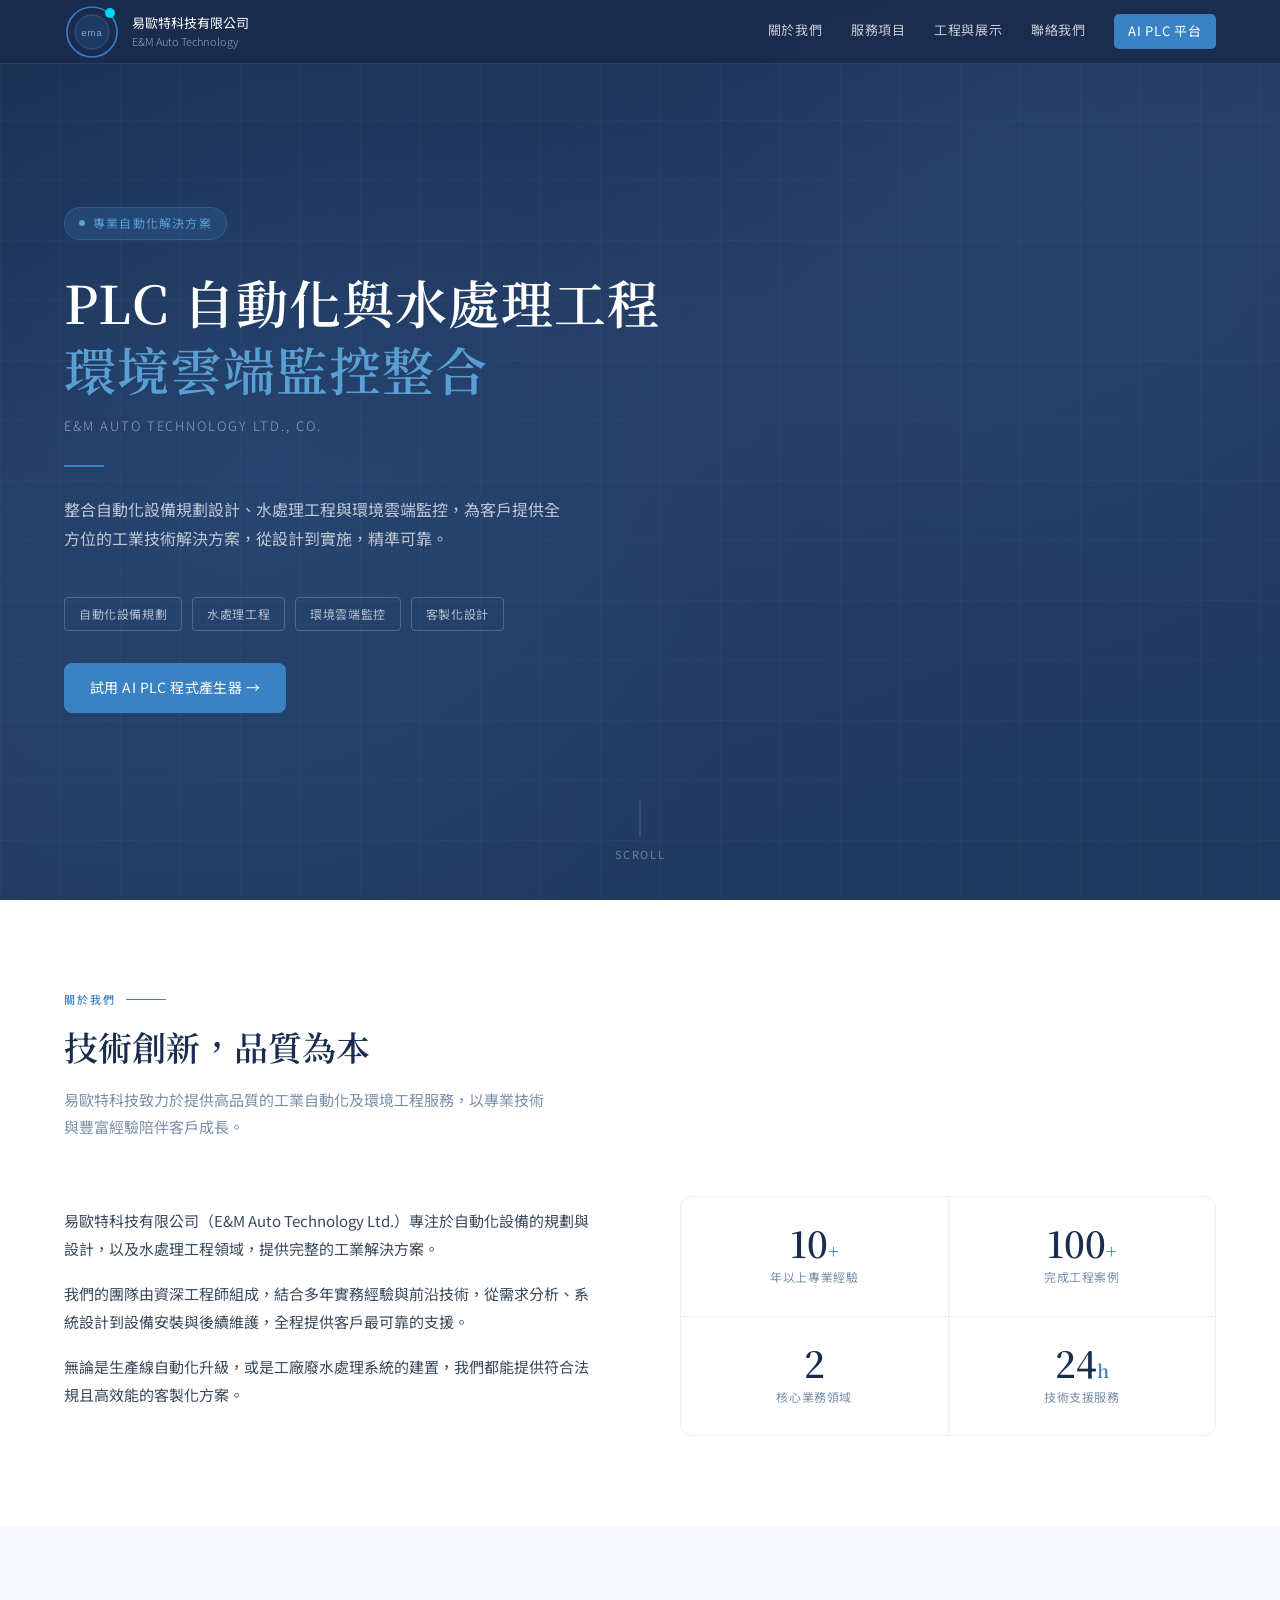
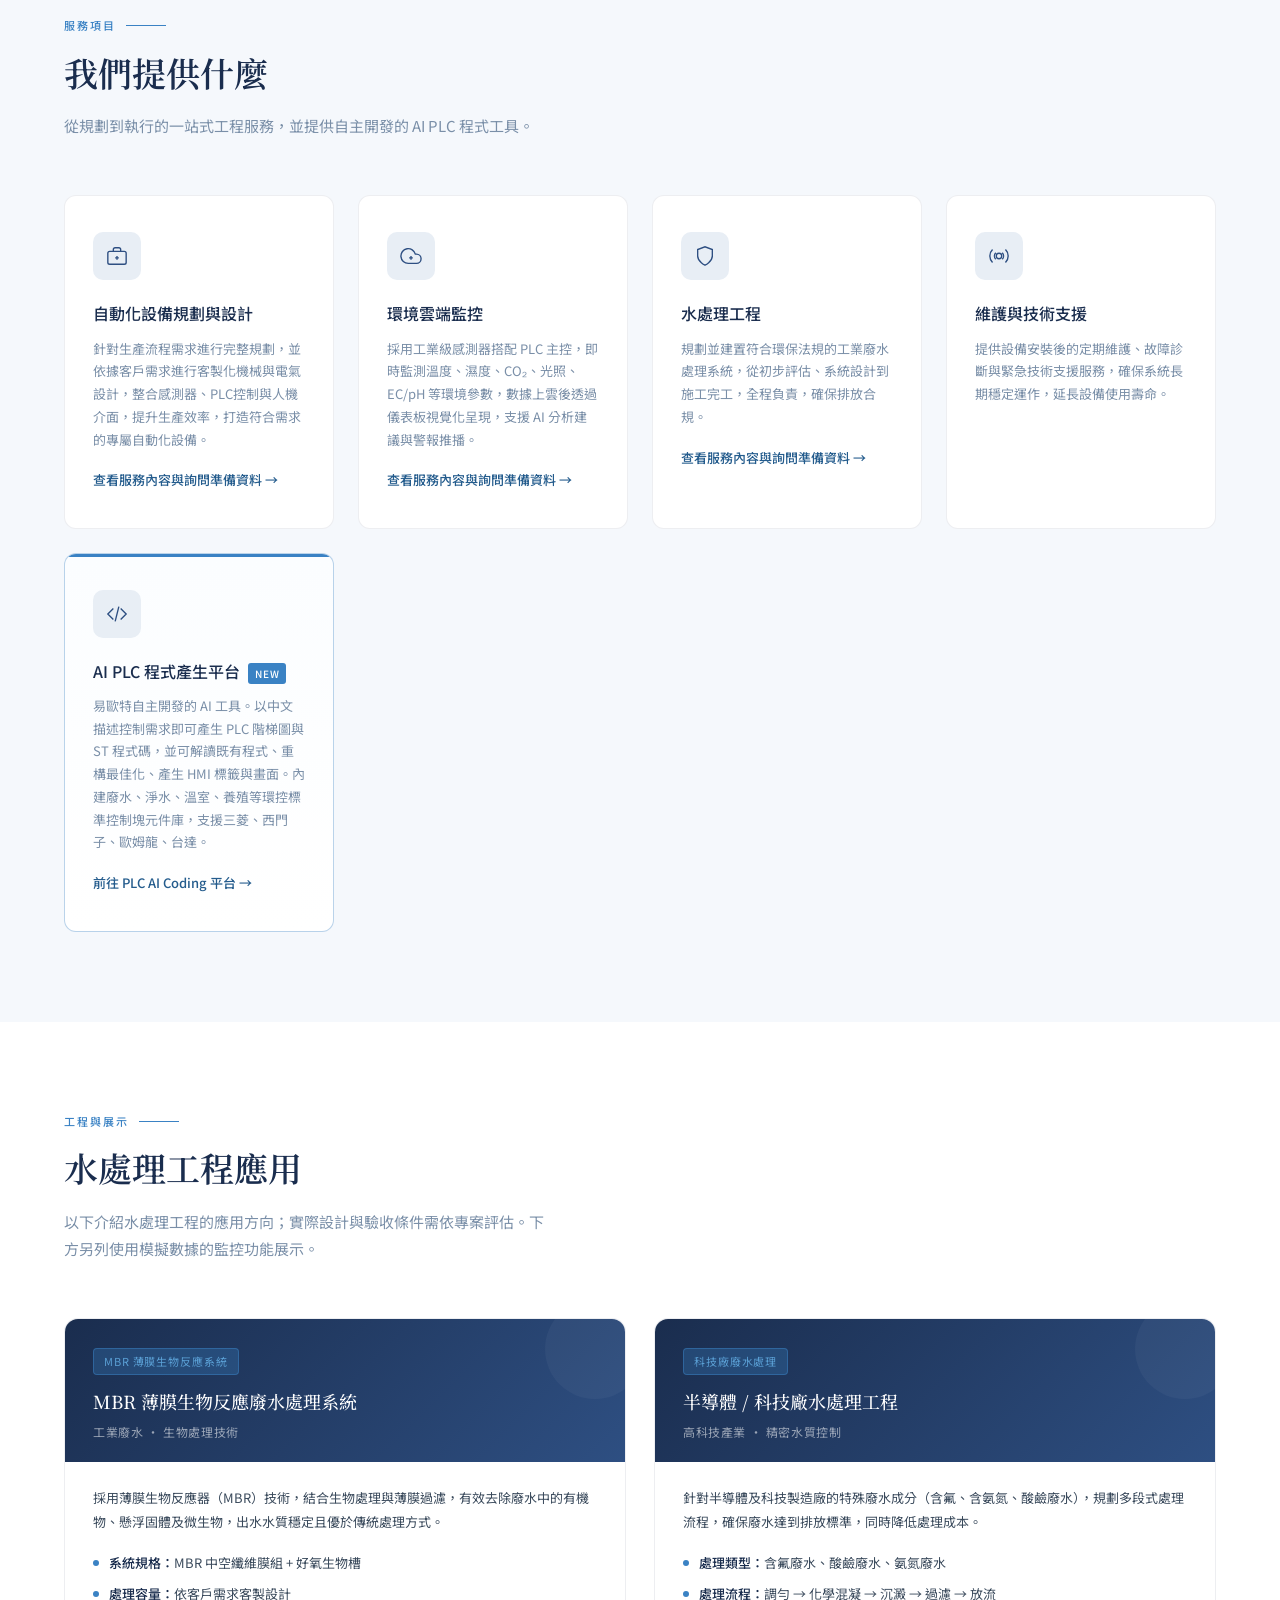
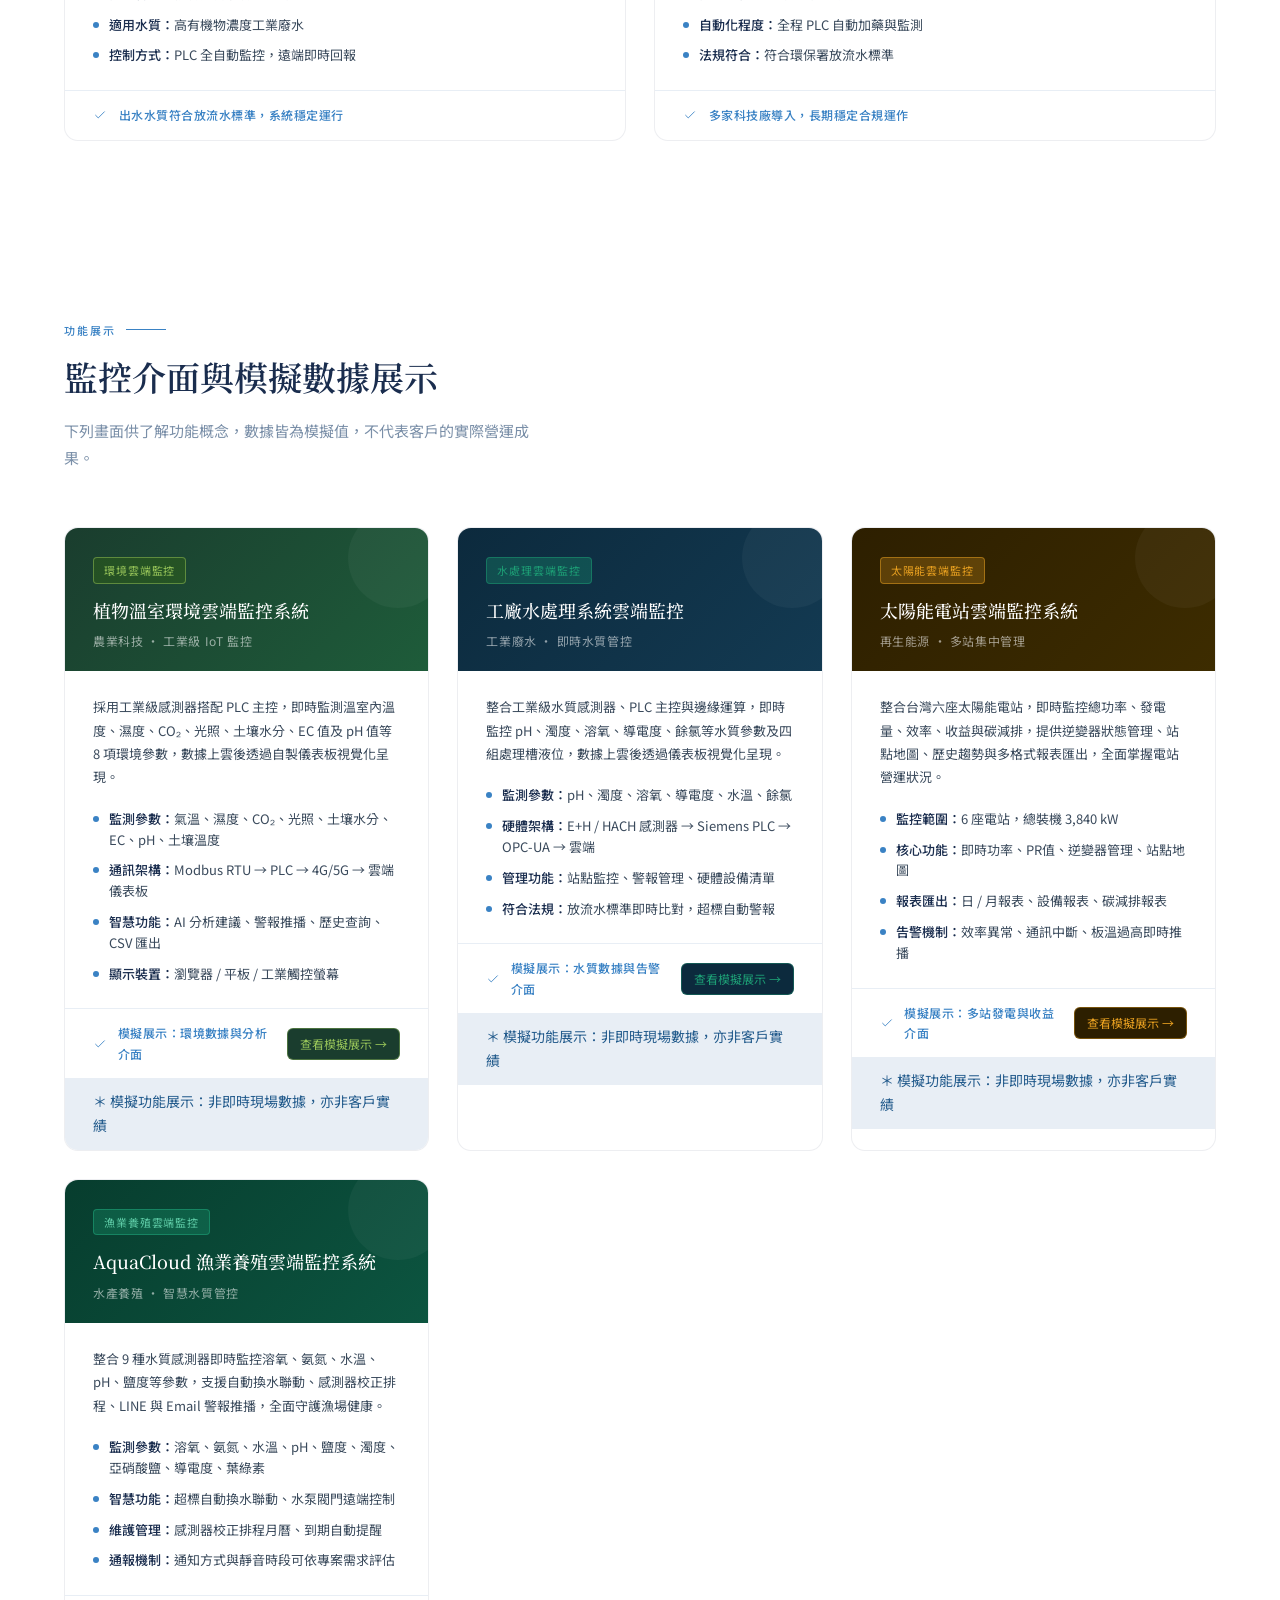
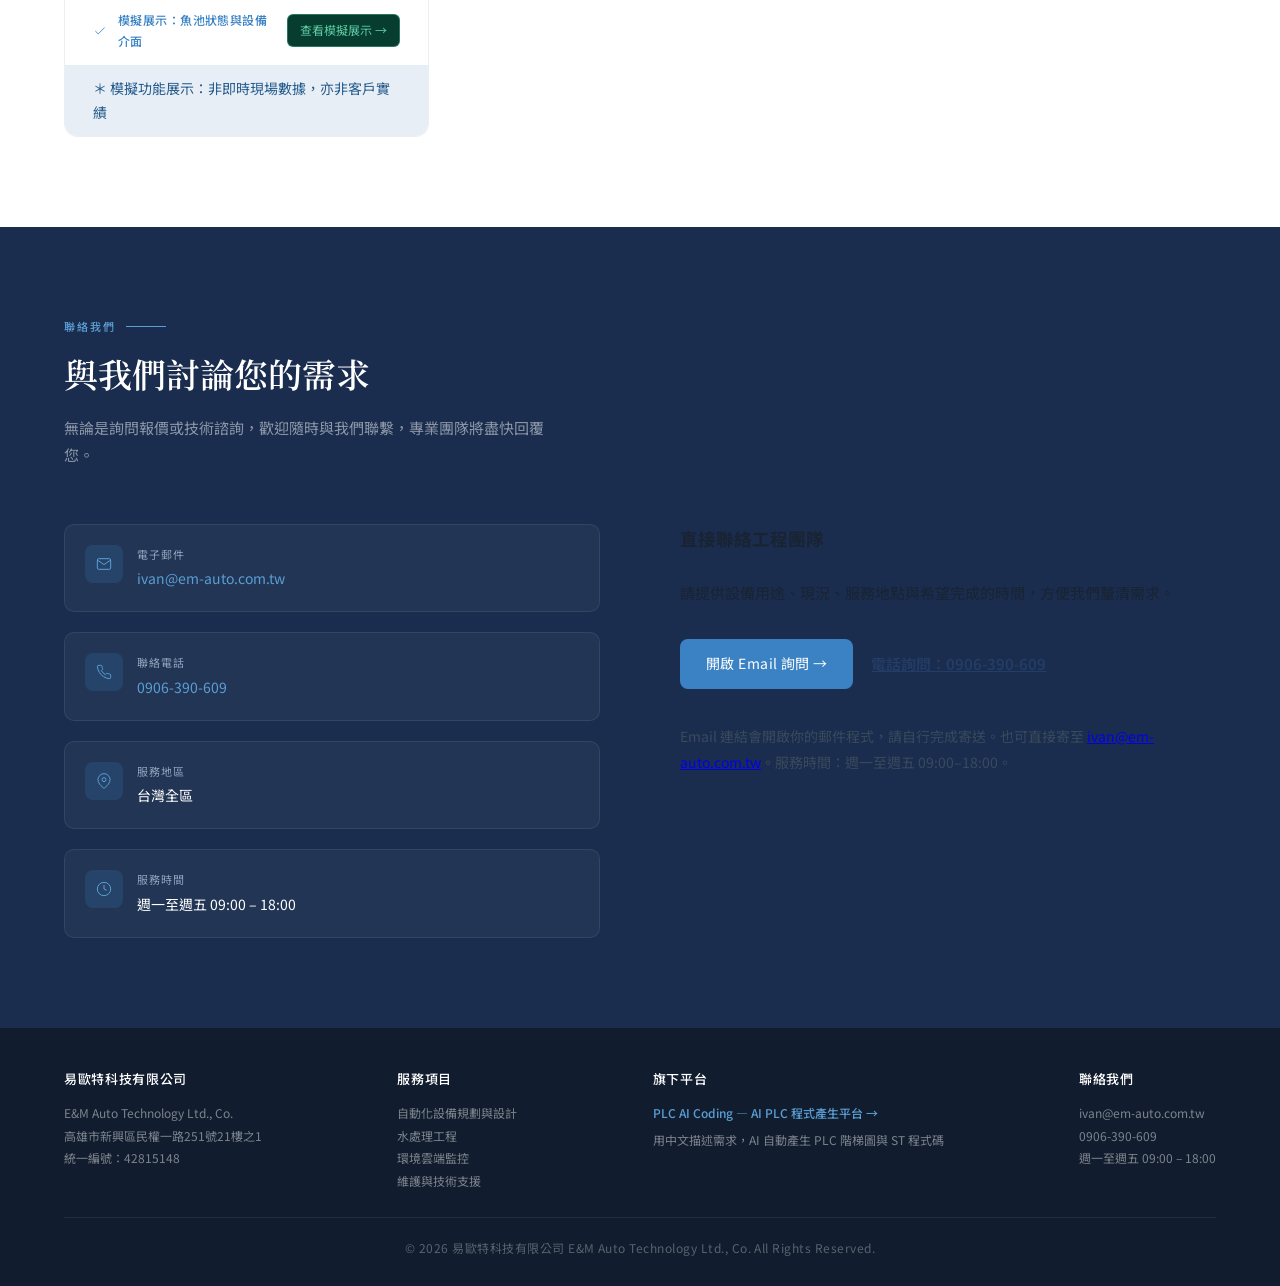
==== commit 31cb0086: "Fix inquiry links and add engineering service landing pages" ====
--- a/index.html
+++ b/index.html
@@ -3,8 +3,8 @@
 <head>
 <meta charset="UTF-8">
 <meta name="viewport" content="width=device-width, initial-scale=1.0">
-<title>易歐特科技有限公司｜自動化設備規劃・水處理工程・環境雲端監控</title>
-<meta name="description" content="易歐特科技(E&M Auto Technology):專業自動化設備規劃設計、工業廢水處理工程、環境雲端監控系統。10年以上經驗,100+完成案例。另提供 AI PLC 程式產生平台。">
+<title>PLC 自動化・水處理工程・環境監控｜易歐特科技</title>
+<meta name="description" content="易歐特科技提供 PLC 自動化設備規劃、水處理工程與環境雲端監控整合。公司位於高雄，服務台灣全區。查看服務評估資料與功能展示，透過 Email 或電話洽詢工程需求。">
 <link rel="canonical" href="https://em-auto.com.tw/">
 <link href="https://fonts.googleapis.com/css2?family=Noto+Serif+TC:wght@400;600&family=Noto+Sans+TC:wght@300;400;500&display=swap" rel="stylesheet">
 <style>
@@ -142,7 +142,11 @@
     .form-row { grid-template-columns: 1fr; }
     .projects-grid { grid-template-columns: 1fr; }
   }
+
+section[id]{scroll-margin-top:80px}.contact-actions{display:flex;gap:18px;align-items:center;flex-wrap:wrap;margin:20px 0}.phone-link{font-weight:600;color:#243d66}.contact-note{line-height:1.9;color:#3a4a5c;font-size:14px}.contact-note a,.service-detail a{overflow-wrap:anywhere}.service-card .card-link{display:inline-block;margin-top:18px;color:#245c8d}.service-detail{max-width:960px;margin:auto;padding:105px 24px 64px}.service-detail h1{font-size:clamp(28px,4vw,42px);line-height:1.4;color:#1a2d4e;margin:24px 0}.service-detail h2{font-size:25px;color:#1a2d4e;margin:38px 0 16px}.service-detail h3{font-size:18px;margin:24px 0 8px}.service-detail p{margin:12px 0;line-height:1.9}.service-detail ul,.service-detail ol{padding-left:24px;line-height:1.9}.service-detail li{margin:10px 0}.service-detail .intro{font-size:18px}.service-detail .panel{background:#e8eef5;border-radius:12px;padding:24px;margin:28px 0}.service-detail a{color:#245c8d}.service-detail a.hero-cta{color:white}.service-links{display:flex;gap:18px;flex-wrap:wrap}.detail-nav{position:sticky;height:auto;min-height:64px;gap:14px;flex-wrap:wrap;padding:16px 5%}.detail-nav a{color:white;text-decoration:none}.detail-nav .nav-links{gap:18px}.service-detail{padding-top:28px}.demo-label{font-size:14px!important;color:#245c8d!important;background:#e8eef5;padding:12px 28px!important}.contact-form h3{margin-bottom:12px}@media(max-width:768px){.detail-nav .nav-links{display:flex;flex-wrap:wrap}.contact-actions{align-items:flex-start;flex-direction:column}.service-detail{padding:24px 18px 48px}}
 </style>
+<meta property="og:type" content="website"><meta property="og:title" content="易歐特科技｜PLC 自動化、水處理與環境監控"><meta property="og:description" content="工程需求評估、服務內容與監控功能展示。"><meta property="og:url" content="https://em-auto.com.tw/"><meta property="og:locale" content="zh_TW">
+<script type="application/ld+json">{"@context":"https://schema.org","@graph":[{"@type":"Organization","@id":"https://em-auto.com.tw/#organization","name":"易歐特科技有限公司","url":"https://em-auto.com.tw/","email":"ivan@em-auto.com.tw","telephone":"+886906390609"},{"@type":"WebSite","name":"易歐特科技","url":"https://em-auto.com.tw/","publisher":{"@id":"https://em-auto.com.tw/#organization"}}]}</script>
 </head>
 <body>
 
@@ -163,7 +167,7 @@
   <div class="nav-links">
     <a href="#about">關於我們</a>
     <a href="#services">服務項目</a>
-    <a href="#projects">工程實績</a>
+    <a href="#projects">工程與展示</a>
     <a href="#contact">聯絡我們</a>
     <a href="https://www.plcaicoding.com" target="_blank" rel="noopener" class="nav-cta">AI PLC 平台</a>
   </div>
@@ -173,7 +177,7 @@
   <div class="hero-grid"></div>
   <div class="hero-inner">
     <div class="hero-badge">專業自動化解決方案</div>
-    <h1>易歐特科技<br><em>精密工程</em>，驅動未來</h1>
+    <h1>PLC 自動化與水處理工程<br><em>環境雲端監控整合</em></h1>
     <p class="hero-en">E&M Auto Technology Ltd., Co.</p>
     <div class="hero-divider"></div>
     <p class="hero-desc">整合自動化設備規劃設計、水處理工程與環境雲端監控，為客戶提供全方位的工業技術解決方案，從設計到實施，精準可靠。</p>
@@ -216,16 +220,19 @@
       <div class="service-icon"><svg viewBox="0 0 24 24"><rect x="2" y="7" width="20" height="14" rx="2"/><path d="M16 7V5a2 2 0 0 0-2-2h-4a2 2 0 0 0-2 2v2"/><line x1="12" y1="12" x2="12" y2="16"/><line x1="10" y1="14" x2="14" y2="14"/></svg></div>
       <h3>自動化設備規劃與設計</h3>
       <p>針對生產流程需求進行完整規劃，並依據客戶需求進行客製化機械與電氣設計，整合感測器、PLC控制與人機介面，提升生產效率，打造符合需求的專屬自動化設備。</p>
+      <a class="card-link" href="/plc-automation.html">查看服務內容與詢問準備資料 →</a>
     </div>
     <div class="service-card">
       <div class="service-icon"><svg viewBox="0 0 24 24"><path d="M18 10h-1.26A8 8 0 1 0 9 20h9a5 5 0 0 0 0-10z"/><line x1="12" y1="12" x2="12" y2="16"/><line x1="10" y1="14" x2="14" y2="14"/></svg></div>
       <h3>環境雲端監控</h3>
       <p>採用工業級感測器搭配 PLC 主控，即時監測溫度、濕度、CO₂、光照、EC/pH 等環境參數，數據上雲後透過儀表板視覺化呈現，支援 AI 分析建議與警報推播。</p>
+      <a class="card-link" href="/environmental-monitoring.html">查看服務內容與詢問準備資料 →</a>
     </div>
     <div class="service-card">
       <div class="service-icon"><svg viewBox="0 0 24 24"><path d="M12 22s8-4 8-10V5l-8-3-8 3v7c0 6 8 10 8 10z"/></svg></div>
       <h3>水處理工程</h3>
       <p>規劃並建置符合環保法規的工業廢水處理系統，從初步評估、系統設計到施工完工，全程負責，確保排放合規。</p>
+      <a class="card-link" href="/wastewater-treatment.html">查看服務內容與詢問準備資料 →</a>
     </div>
     <div class="service-card">
       <div class="service-icon"><svg viewBox="0 0 24 24"><circle cx="12" cy="12" r="3"/><path d="M19.07 4.93a10 10 0 0 1 0 14.14M4.93 4.93a10 10 0 0 0 0 14.14"/><path d="M15.54 8.46a5 5 0 0 1 0 7.07M8.46 8.46a5 5 0 0 0 0 7.07"/></svg></div>
@@ -242,9 +249,9 @@
 </section>
 
 <section class="projects" id="projects">
-  <div class="section-label">工程實績</div>
-  <h2 class="section-title">代表性工程案例</h2>
-  <p class="section-sub">以下為部分代表性工程實績，展示我們在自動化、水處理及環境監控領域的專業能力與實務經驗。</p>
+  <div class="section-label">工程與展示</div>
+  <h2 class="section-title">水處理工程應用</h2>
+  <p class="section-sub">以下介紹水處理工程的應用方向；實際設計與驗收條件需依專案評估。下方另列使用模擬數據的監控功能展示。</p>
   <div class="projects-grid">
     <div class="project-card">
       <div class="project-header">
@@ -286,6 +293,9 @@
         <span class="project-result">多家科技廠導入，長期穩定合規運作</span>
       </div>
     </div>
+  </div>
+</section>
+<section class="projects" id="demos"><div class="section-label">功能展示</div><h2 class="section-title">監控介面與模擬數據展示</h2><p class="section-sub">下列畫面供了解功能概念，數據皆為模擬值，不代表客戶的實際營運成果。</p><div class="projects-grid">
     <div class="project-card">
       <div class="project-header" style="background:linear-gradient(135deg,#1a3d2e 0%,#1e5c3a 100%)">
         <div class="project-tag" style="background:rgba(59,109,17,0.35);border-color:rgba(151,196,89,0.5);color:#97C459">環境雲端監控</div>
@@ -304,13 +314,13 @@
       <div class="project-footer" style="justify-content:space-between">
         <div style="display:flex;align-items:center;gap:8px">
           <div class="project-footer-icon"><svg viewBox="0 0 24 24"><polyline points="20 6 9 17 4 12"/></svg></div>
-          <span class="project-result">即時監控上線，AI 分析輔助種植決策</span>
+          <span class="project-result">模擬展示：環境數據與分析介面</span>
         </div>
         <a href="monitor.html" style="display:inline-flex;align-items:center;gap:5px;background:#1a3d2e;color:#97C459;border:1px solid rgba(151,196,89,0.4);border-radius:6px;padding:5px 12px;font-size:12px;text-decoration:none;transition:background .2s;white-space:nowrap" onmouseover="this.style.background='#1e5c3a'" onmouseout="this.style.background='#1a3d2e'">
-          查看即時監控 →
+          查看模擬展示 →
         </a>
       </div>
-      <div style="padding:8px 28px 10px;font-size:11px;color:var(--text-muted);border-top:1px solid var(--ice)">＊ 此為功能展示範例，數據為模擬數值</div>
+      <div class="demo-label">＊ 模擬功能展示：非即時現場數據，亦非客戶實績</div>
     </div>
     <div class="project-card">
       <div class="project-header" style="background:linear-gradient(135deg,#0c2a3d 0%,#133a52 100%)">
@@ -330,13 +340,13 @@
       <div class="project-footer" style="justify-content:space-between">
         <div style="display:flex;align-items:center;gap:8px">
           <div class="project-footer-icon"><svg viewBox="0 0 24 24"><polyline points="20 6 9 17 4 12"/></svg></div>
-          <span class="project-result">水質全程監控上線，超標即時警報</span>
+          <span class="project-result">模擬展示：水質數據與告警介面</span>
         </div>
         <a href="watertreatment.html" style="display:inline-flex;align-items:center;gap:5px;background:#0c2a3d;color:#1D9E75;border:1px solid rgba(29,158,117,0.4);border-radius:6px;padding:5px 12px;font-size:12px;text-decoration:none;transition:background .2s;white-space:nowrap" onmouseover="this.style.background='#133a52'" onmouseout="this.style.background='#0c2a3d'">
-          查看即時監控 →
+          查看模擬展示 →
         </a>
       </div>
-      <div style="padding:8px 28px 10px;font-size:11px;color:var(--text-muted);border-top:1px solid var(--ice)">＊ 此為功能展示範例，數據為模擬數值</div>
+      <div class="demo-label">＊ 模擬功能展示：非即時現場數據，亦非客戶實績</div>
     </div>
     <div class="project-card">
       <div class="project-header" style="background:linear-gradient(135deg,#2d1f00 0%,#3d2c00 100%)">
@@ -356,13 +366,13 @@
       <div class="project-footer" style="justify-content:space-between">
         <div style="display:flex;align-items:center;gap:8px">
           <div class="project-footer-icon"><svg viewBox="0 0 24 24"><polyline points="20 6 9 17 4 12"/></svg></div>
-          <span class="project-result">六站集中監控上線，年度收益 NT$1.15M</span>
+          <span class="project-result">模擬展示：多站發電與收益介面</span>
         </div>
         <a href="solar.html" style="display:inline-flex;align-items:center;gap:5px;background:#2d1f00;color:#e8a020;border:1px solid rgba(232,160,32,0.4);border-radius:6px;padding:5px 12px;font-size:12px;text-decoration:none;transition:background .2s;white-space:nowrap" onmouseover="this.style.background='#3d2c00'" onmouseout="this.style.background='#2d1f00'">
-          查看即時監控 →
+          查看模擬展示 →
         </a>
       </div>
-      <div style="padding:8px 28px 10px;font-size:11px;color:var(--text-muted);border-top:1px solid var(--ice)">＊ 此為功能展示範例，數據為模擬數值</div>
+      <div class="demo-label">＊ 模擬功能展示：非即時現場數據，亦非客戶實績</div>
     </div>
     <div class="project-card">
       <div class="project-header" style="background:linear-gradient(135deg,#073d2e 0%,#0c5540 100%)">
@@ -376,19 +386,19 @@
           <div class="spec-row"><div class="spec-dot"></div><div class="spec-text"><strong>監測參數：</strong>溶氧、氨氮、水溫、pH、鹽度、濁度、亞硝酸鹽、導電度、葉綠素</div></div>
           <div class="spec-row"><div class="spec-dot"></div><div class="spec-text"><strong>智慧功能：</strong>超標自動換水聯動、水泵閥門遠端控制</div></div>
           <div class="spec-row"><div class="spec-dot"></div><div class="spec-text"><strong>維護管理：</strong>感測器校正排程月曆、到期自動提醒</div></div>
-          <div class="spec-row"><div class="spec-dot"></div><div class="spec-text"><strong>通報機制：</strong>LINE Notify + Email，支援靜音時段設定</div></div>
+          <div class="spec-row"><div class="spec-dot"></div><div class="spec-text"><strong>通報機制：</strong>通知方式與靜音時段可依專案需求評估</div></div>
         </div>
       </div>
       <div class="project-footer" style="justify-content:space-between">
         <div style="display:flex;align-items:center;gap:8px">
           <div class="project-footer-icon"><svg viewBox="0 0 24 24"><polyline points="20 6 9 17 4 12"/></svg></div>
-          <span class="project-result">六座魚池全數連線，自動換水守護漁場</span>
+          <span class="project-result">模擬展示：魚池狀態與設備介面</span>
         </div>
         <a href="aquaculture.html" style="display:inline-flex;align-items:center;gap:5px;background:#073d2e;color:#5DCAA5;border:1px solid rgba(93,202,165,0.4);border-radius:6px;padding:5px 12px;font-size:12px;text-decoration:none;transition:background .2s;white-space:nowrap" onmouseover="this.style.background='#0c5540'" onmouseout="this.style.background='#073d2e'">
-          查看即時監控 →
+          查看模擬展示 →
         </a>
       </div>
-      <div style="padding:8px 28px 10px;font-size:11px;color:var(--text-muted);border-top:1px solid var(--ice)">＊ 此為功能展示範例，數據為模擬數值</div>
+      <div class="demo-label">＊ 模擬功能展示：非即時現場數據，亦非客戶實績</div>
     </div>
   </div>
 </section>
@@ -416,15 +426,7 @@
         <div><div class="contact-item-label">服務時間</div><div class="contact-item-value">週一至週五 09:00 – 18:00</div></div>
       </div>
     </div>
-    <div class="contact-form">
-      <div class="form-row">
-        <div class="form-field"><label>姓名</label><input type="text" placeholder="您的姓名"></div>
-        <div class="form-field"><label>電話</label><input type="tel" placeholder="聯絡電話"></div>
-      </div>
-      <div class="form-field"><label>電子郵件</label><input type="email" placeholder="your@email.com"></div>
-      <div class="form-field"><label>訊息內容</label><textarea placeholder="請描述您的需求或問題…"></textarea></div>
-      <button class="btn-submit" onclick="alert('感謝您的來信！我們將盡快與您聯繫。')">送出訊息</button>
-    </div>
+    <div class="contact-form"><h3>直接聯絡工程團隊</h3><p>請提供設備用途、現況、服務地點與希望完成的時間，方便我們釐清需求。</p><div class="contact-actions"><a class="hero-cta" href="mailto:ivan@em-auto.com.tw?subject=%E5%B7%A5%E7%A8%8B%E9%9C%80%E6%B1%82%E8%A9%A2%E5%95%8F">開啟 Email 詢問 →</a><a class="phone-link" href="tel:+886906390609">電話詢問：0906-390-609</a></div><p class="contact-note">Email 連結會開啟你的郵件程式，請自行完成寄送。也可直接寄至 <a href="mailto:ivan@em-auto.com.tw">ivan@em-auto.com.tw</a>。服務時間：週一至週五 09:00–18:00。</p></div>
   </div>
 </section>
 
@@ -438,9 +440,9 @@
     </div>
     <div class="footer-col">
       <h4>服務項目</h4>
-      <a href="#services">自動化設備規劃與設計</a>
-      <a href="#services">水處理工程</a>
-      <a href="#services">環境雲端監控</a>
+      <a href="/plc-automation.html">自動化設備規劃與設計</a>
+      <a href="/wastewater-treatment.html">水處理工程</a>
+      <a href="/environmental-monitoring.html">環境雲端監控</a>
       <a href="#services">維護與技術支援</a>
     </div>
     <div class="footer-col">
